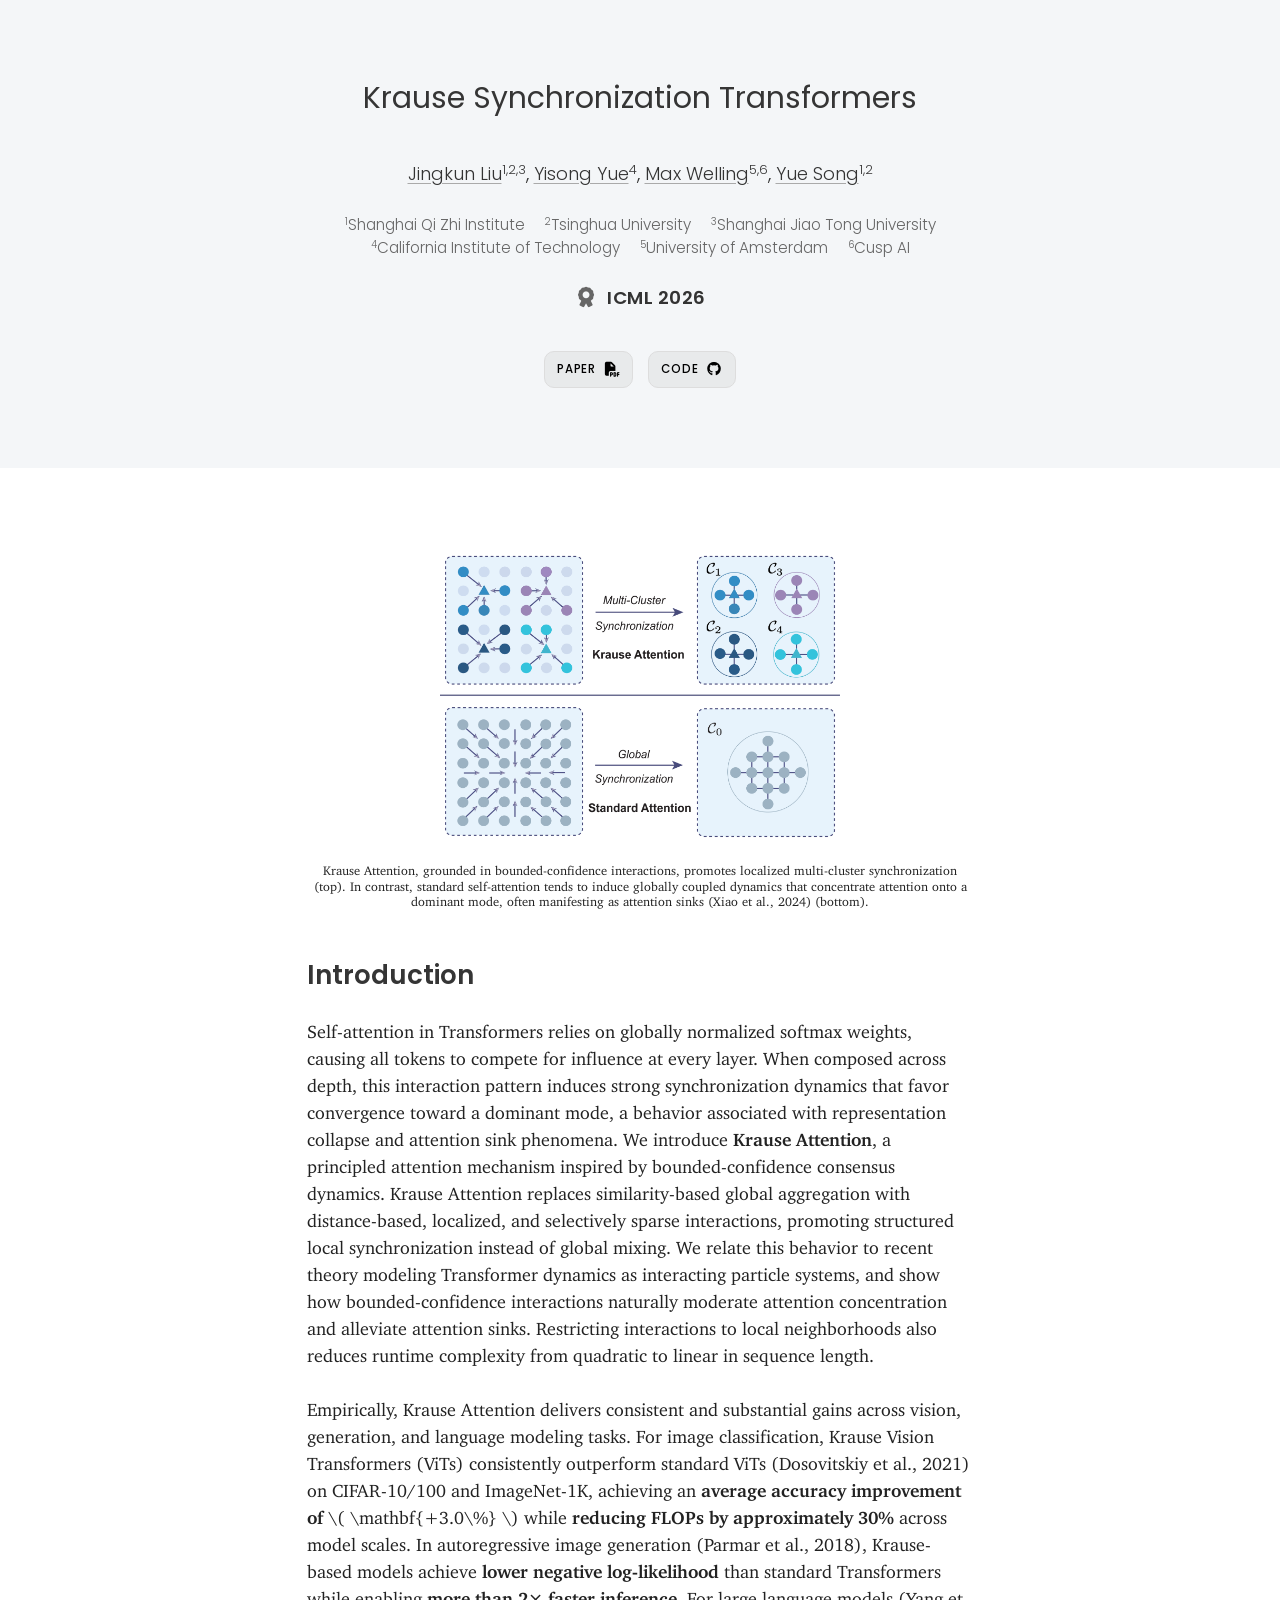
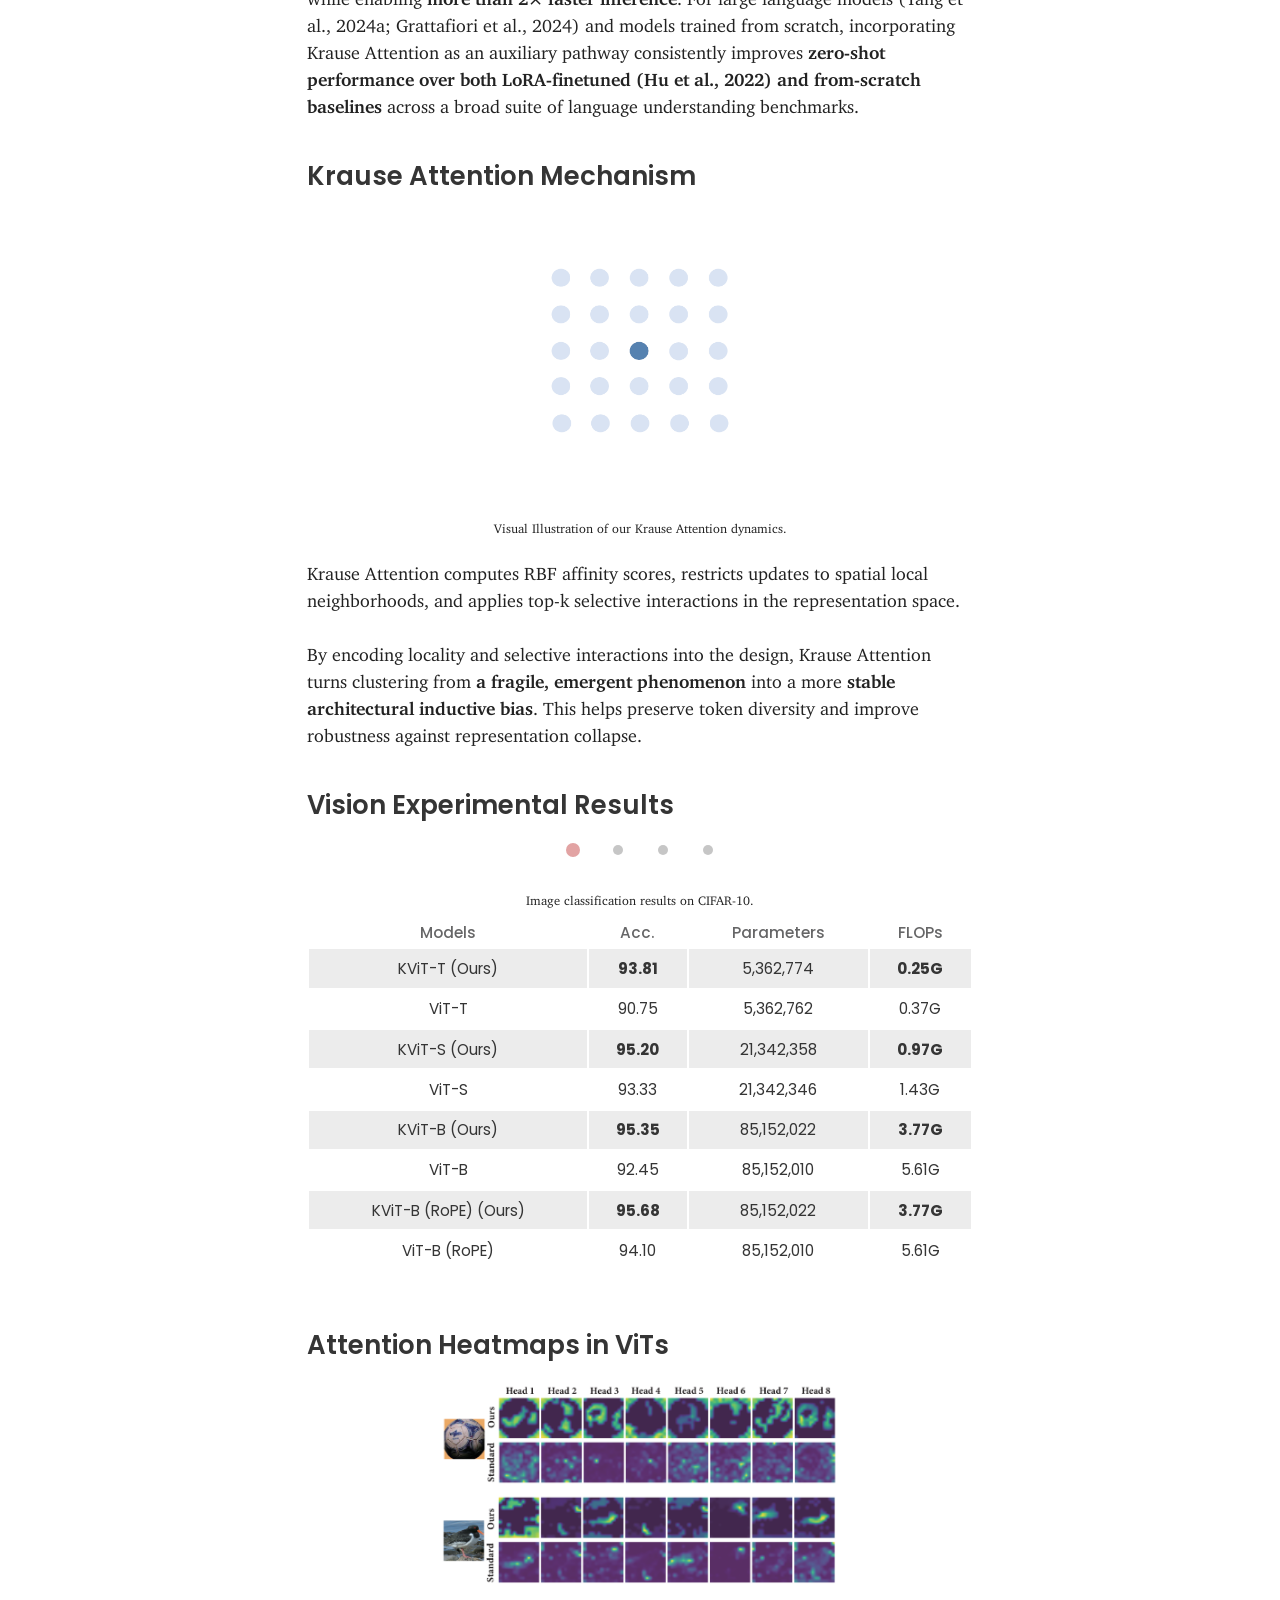
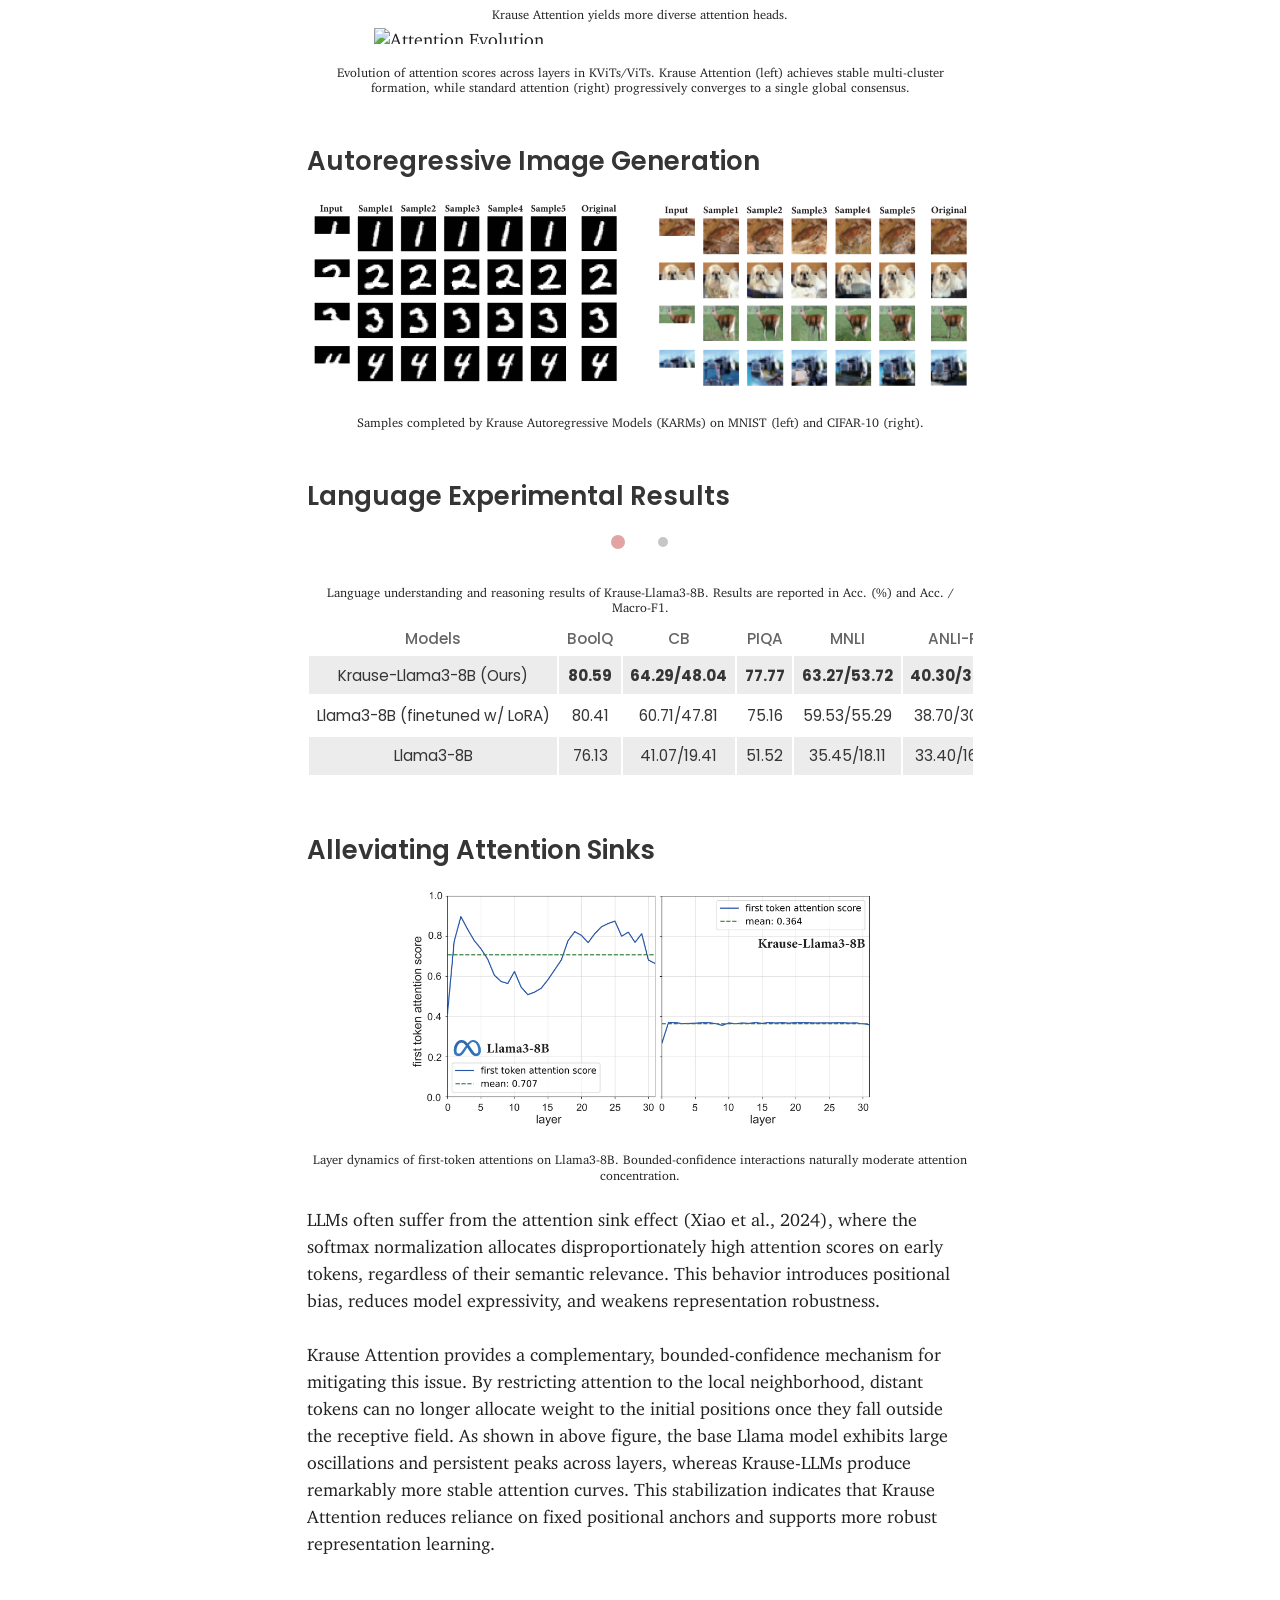
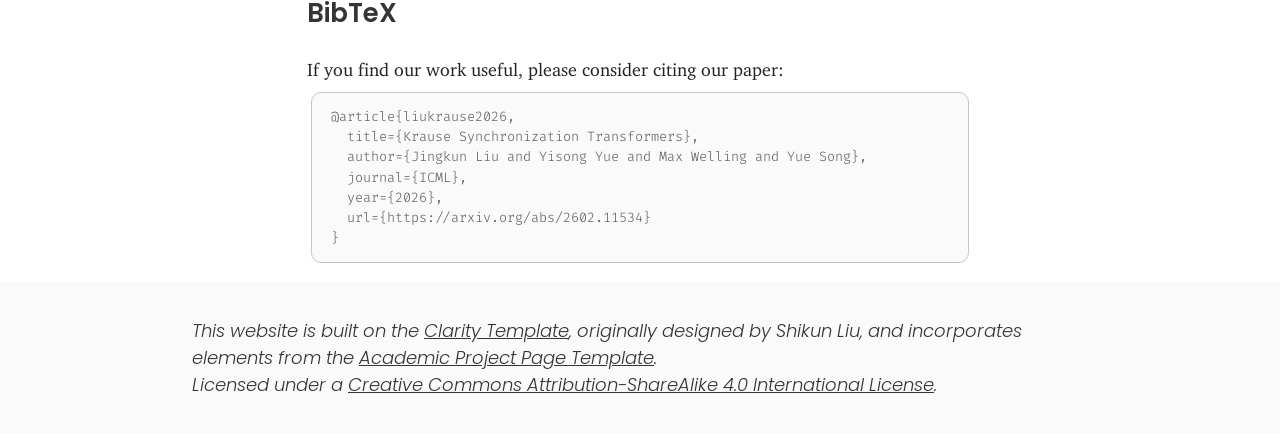
==== index.html @ c706b6e7 "Update index.html" ====
<!DOCTYPE html>
<html lang="en-GB">
<head>
    <meta charset="UTF-8">
    <meta http-equiv="X-UA-Compatible" content="IE=edge">
    <meta name="viewport" content="width=device-width, initial-scale=1.0">
    
    <!-- Primary Meta Tags -->
    <title>Krause Synchronization Transformers</title>
    <meta name="description" content="BRIEF_DESCRIPTION_OF_YOUR_RESEARCH_CONTRIBUTION_AND_FINDINGS">
    <meta name="keywords" content="Krause Attention, machine learning, computer vision, AI, Large Language Models">
    <meta name="author" content="Jingkun Liu, Yisong Yue, Max Welling, Yue Song">
    <meta name="robots" content="index, follow">
    <meta name="language" content="English">
    
    <!-- Clarity Template CSS -->
    <link rel="stylesheet" type="text/css" media="all" href="assets/stylesheets/main_free.css" />
    <link rel="stylesheet" type="text/css" media="all" href="clarity/clarity.css" />
    <link rel="stylesheet" href="https://cdnjs.cloudflare.com/ajax/libs/highlight.js/9.18.1/styles/foundation.min.css">
    <link href="assets/fontawesome-free-7.2.0-web/css/all.min.css" rel="stylesheet">
    
    <!-- Fonts - Lora/Charter & Poppins for elegant reading -->
    <link href="https://fonts.googleapis.com/css2?family=Poppins:wght@400;500;600;700;800&family=Fira+Code:wght@400;500&display=swap" rel="stylesheet">
    
    <!-- Navbar Script -->
    <script src="assets/scripts/navbar.js"></script> 
    
    <!-- MathJax Configuration from Clarity -->
    <script type="text/x-mathjax-config">
        MathJax.Hub.Config({
            "HTML-CSS": {
              scale: 95,
              fonts: ["Gyre-Pagella"],
              imageFont: null,
              undefinedFamily: "'Arial Unicode MS', cmbright"
            },
            tex2jax: {
                inlineMath: [ ['$','$'], ["\\(","\\)"] ],
                processEscapes: true
              }
          });
    </script>
    <script type="text/javascript" src="https://cdnjs.cloudflare.com/ajax/libs/mathjax/2.7.1/MathJax.js?config=TeX-AMS-MML_HTMLorMML"></script>
    <script src="https://ajax.googleapis.com/ajax/libs/jquery/3.5.1/jquery.min.js"></script>

    <style>
        table tbody strong {
            font-weight: 700;
        }
        .text strong {
            font-weight: 700 !important;
        }
        body, .text, .caption {
            font-family: 'Charter', 'Bitstream Charter', 'Georgia', serif !important;
            color: #222222;
        }
        h1, h2, h3, h4, .title, .author, .abstract, .button, .conference {
            font-family: 'Poppins', sans-serif !important;
        }
        .abstract { font-size: 1.1rem; color: #555; }
        .author a { color: #333; text-decoration: underline; text-decoration-color: #aaa; text-underline-offset: 3px; }
        .author a:hover { color: #000; text-decoration-color: #000; }
        .affiliation { font-family: 'Poppins', sans-serif; font-size: 0.95rem; color: #666; margin-top: 10px; line-height: 1.5; }
    </style>
</head>

<body>

    <div class="container blog" id="first-content" style="background-color: #F4F6F8; padding-top: 5rem; padding-bottom: 5rem;">
        <div class="blog-title no-cover" style="display: flex; flex-direction: column; align-items: center; justify-content: center; text-align: center; width: 100%; margin: 0 auto;">
            
            <div style="width: 100%; max-width: 900px; display: flex; flex-direction: column; align-items: center;">
                <h1 class="title" style="text-align: center; margin-bottom: 0.5rem;">Krause Synchronization Transformers</h1>
                
                <p class="author" style="margin-top: 1.5rem; font-size: 1.25rem; text-align: center;">
                    <a href="https://scholar.google.com/citations?user=-Zxd9hcAAAAJ&hl=en" target="_blank">Jingkun Liu</a><sup>1,2,3</sup>,
                    <a href="https://scholar.google.com/citations?user=tEk4qo8AAAAJ&hl=en&oi=ao" target="_blank">Yisong Yue</a><sup>4</sup>,
                    <a href="https://scholar.google.com/citations?user=8200InoAAAAJ&hl=en&oi=ao" target="_blank">Max Welling</a><sup>5,6</sup>,
                    <a href="https://scholar.google.com/citations?user=Uza2i10AAAAJ&hl=en&oi=ao" target="_blank">Yue Song</a><sup>1,2</sup>
                </p>
                
                <p class="affiliation" style="text-align: center; margin-top: 1rem;">
                    <sup>1</sup>Shanghai Qi Zhi Institute &nbsp; &nbsp; 
                    <sup>2</sup>Tsinghua University &nbsp; &nbsp;
                    <sup>3</sup>Shanghai Jiao Tong University <br>
                    <sup>4</sup>California Institute of Technology &nbsp; &nbsp;  
                    <sup>5</sup>University of Amsterdam &nbsp; &nbsp;
                    <sup>6</sup>Cusp AI
                </p>

                <p class="conference" style="text-align: center; margin-top: 1.5rem; font-weight: 600; font-size: 1.15rem; color: #333; letter-spacing: 0.5px;">
                    <i class="fa-solid fa-award" style="color: #666; margin-right: 5px;"></i> ICML 2026
                </p>
            </div>
           
            <div class="info" style="display: flex; justify-content: center; gap: 15px; margin-top: 2.5rem; width: 100%;">
                <a href="https://arxiv.org/pdf/2602.11534" target="_blank" class="button icon" style="background-color: rgba(0, 0, 0, 0.05); color: #000; border: 1px solid #ddd; margin: 0;">
                    Paper <i class="fa-solid fa-file-pdf"></i>
                </a>
                <a href="https://github.com/Jingkun-Liu/Krause-Synchronization-Transformers.git" target="_blank" class="button icon" style="background-color: rgba(0, 0, 0, 0.05); color: #000; border: 1px solid #ddd; margin: 0;">
                    Code <i class="fa-brands fa-github"></i>
                </a>
            </div>
            
        </div>
    </div>

    <div class="container blog main first" id="blog-main" style="padding-top: 3rem;">
        <img src="static/images/figure1.png" style="width: 60%; display: block; margin: 0 auto;">
        <p class="caption" style="text-align: center;">
            <strong>Krause Attention</strong>, grounded in bounded-confidence interactions, promotes localized multi-cluster synchronization (top). In contrast, standard self-attention tends to induce globally coupled dynamics that concentrate attention onto a dominant mode, often manifesting as attention sinks (Xiao et al., 2024) (bottom).
        </p>
    </div>

    <div class="container blog main">
        <h1>Introduction</h1>
        <p class="text">
            Self-attention in Transformers relies on globally normalized softmax weights, causing all tokens to compete for influence at every layer. When composed across depth, this interaction pattern induces strong synchronization dynamics that favor convergence toward a dominant mode, a behavior associated with representation collapse and attention sink phenomena. We introduce <strong>Krause Attention</strong>, a principled attention mechanism inspired by bounded-confidence consensus dynamics. Krause Attention replaces similarity-based global aggregation with distance-based, localized, and selectively sparse interactions, promoting structured local synchronization instead of global mixing. We relate this behavior to recent theory modeling Transformer dynamics as interacting particle systems, and show how bounded-confidence interactions naturally moderate attention concentration and alleviate attention sinks. Restricting interactions to local neighborhoods also reduces runtime complexity from quadratic to linear in sequence length.
        </p>
    
        <p class="text">
            Empirically, Krause Attention delivers consistent and substantial gains across vision, generation, and language modeling tasks. For image classification, Krause Vision Transformers (ViTs) consistently outperform standard ViTs (Dosovitskiy et al., 2021) on CIFAR-10/100 and ImageNet-1K, achieving an <strong>average accuracy improvement of</strong> \( \mathbf{+3.0\%} \) while <strong>reducing FLOPs by approximately 30%</strong> across model scales. In autoregressive image generation (Parmar et al., 2018), Krause-based models achieve <strong>lower negative log-likelihood</strong> than standard Transformers while enabling <strong>more than 2&times; faster inference</strong>. For large language models (Yang et al., 2024a; Grattafiori et al., 2024) and models trained from scratch, incorporating Krause Attention as an auxiliary pathway consistently improves <strong>zero-shot performance over both LoRA-finetuned (Hu et al., 2022) and from-scratch baselines</strong> across a broad suite of language understanding benchmarks.
        </p>
    </div>

    <div class="container blog main">
        <h1>Krause Attention Mechanism</h1>
        <img src="static/images/kst_gif.gif" alt="Krause Attention Animation" style="width: 80%;">
        <p class="caption" style="text-align: center;">
            Visual Illustration of our <strong>Krause Attention</strong> dynamics.
        </p>

        <p class="text">
            Krause Attention computes RBF affinity scores, restricts updates to spatial local neighborhoods, and applies top-k selective interactions in the representation space.
        </p>

        <p class="text">
            By encoding locality and selective interactions into the design, Krause Attention turns clustering from <strong>a fragile, emergent phenomenon</strong> into a more <strong>stable architectural inductive bias</strong>. This helps preserve token diversity and improve robustness against representation collapse.
    </div>

    <div class="container blog main">
        <h1>Vision Experimental Results</h1>
    
        <div class="slide-menu">
            <ul class="dots" id="table-slide-menu">
                <li class="dot active" onclick="showTable(0)"></li>
                <li class="dot" onclick="showTable(1)"></li>
                <li class="dot" onclick="showTable(2)"></li>
                <li class="dot" onclick="showTable(3)"></li>
            </ul>
        </div>
    
        <div class="slide-content table-slide" style="display: block;">
            <p class="caption" style="text-align: center;">Image classification results on CIFAR-10.</p>
            <div class="table-wrapper">
                <table>
                    <thead class="center">
                        <tr><th>Models</th><th>Acc.</th><th>Parameters</th><th>FLOPs</th></tr>
                    </thead>
                    <tbody class="center">
                        <tr><td>KViT-T (Ours)</td><td><strong>93.81</strong></td><td>5,362,774</td><td><strong>0.25G</strong></td></tr>
                        <tr><td>ViT-T</td><td>90.75</td><td>5,362,762</td><td>0.37G</td></tr>
                        <tr><td>KViT-S (Ours)</td><td><strong>95.20</strong></td><td>21,342,358</td><td><strong>0.97G</strong></td></tr>
                        <tr><td>ViT-S</td><td>93.33</td><td>21,342,346</td><td>1.43G</td></tr>
                        <tr><td>KViT-B (Ours)</td><td><strong>95.35</strong></td><td>85,152,022</td><td><strong>3.77G</strong></td></tr>
                        <tr><td>ViT-B</td><td>92.45</td><td>85,152,010</td><td>5.61G</td></tr>
                        <tr><td>KViT-B (RoPE) (Ours)</td><td><strong>95.68</strong></td><td>85,152,022</td><td><strong>3.77G</strong></td></tr>
                        <tr><td>ViT-B (RoPE)</td><td>94.10</td><td>85,152,010</td><td>5.61G</td></tr>
                    </tbody>
                </table>
            </div>
        </div>
    
        <div class="slide-content table-slide" style="display: none;">
            <p class="caption" style="text-align: center;">Image classification results on CIFAR-100.</p>
            <div class="table-wrapper">
                <table>
                    <thead class="center">
                        <tr><th>Models</th><th>Acc.</th><th>Parameters</th><th>FLOPs</th></tr>
                    </thead>
                    <tbody class="center">
                        <tr><td>KViT-T (Ours)</td><td><strong>74.34</strong></td><td>5,380,144</td><td><strong>0.25G</strong></td></tr>
                        <tr><td>ViT-T</td><td>66.07</td><td>5,380,132</td><td>0.37G</td></tr>
                        <tr><td>KViT-S (Ours)</td><td><strong>71.74</strong></td><td>21,377,008</td><td><strong>0.97G</strong></td></tr>
                        <tr><td>ViT-S</td><td>77.05</td><td>21,376,996</td><td>1.43G</td></tr>
                        <tr><td>KViT-B (Ours)</td><td><strong>78.03</strong></td><td>85,221,232</td><td><strong>3.77G</strong></td></tr>
                        <tr><td>ViT-B</td><td>72.28</td><td>85,221,220</td><td>5.61G</td></tr>
                        <tr><td>KViT-B (RoPE) (Ours)</td><td><strong>79.65</strong></td><td>85,221,232</td><td><strong>3.77G</strong></td></tr>
                        <tr><td>ViT-B (RoPE)</td><td>74.84</td><td>85,221,220</td><td>5.61G</td></tr>
                    </tbody>
                </table>
            </div>
        </div>
    
        <div class="slide-content table-slide" style="display: none;">
            <p class="caption" style="text-align: center;">Image classification results on ImageNet-1K.</p>
            <div class="table-wrapper">
                <table>
                    <thead class="center">
                        <tr><th>Models</th><th>Acc.</th><th>Parameters</th><th>FLOPs</th></tr>
                    </thead>
                    <tbody class="center">
                        <tr><td>KViT-S-16 (Ours)</td><td><strong>76.39</strong></td><td>22,050,676</td><td><strong>3.22G</strong></td></tr>
                        <tr><td>ViT-S-16</td><td>75.54</td><td>22,050,664</td><td>4.62G</td></tr>
                        <tr><td>KViT-S-32 (Ours)</td><td><strong>72.04</strong></td><td>22,878,964</td><td><strong>0.79G</strong></td></tr>
                        <tr><td>ViT-S-32</td><td>70.66</td><td>22,878,952</td><td>1.15G</td></tr>
                        <tr><td>KViT-B-16 (Ours)</td><td><strong>76.75</strong></td><td>86,567,668</td><td><strong>12.03G</strong></td></tr>
                        <tr><td>ViT-B-16</td><td>75.85</td><td>86,567,656</td><td>17.61G</td></tr>
                        <tr><td>KViT-B-16 (RoPE) (Ours)</td><td><strong>78.61</strong></td><td>86,567,668</td><td><strong>12.03G</strong></td></tr>
                        <tr><td>ViT-B-16 (RoPE)</td><td>78.40</td><td>86,567,656</td><td>17.62G</td></tr>
                        <tr><td>KViT-B-32 (Ours)</td><td><strong>71.49</strong></td><td>88,224,244</td><td><strong>3.00G</strong></td></tr>
                        <tr><td>ViT-B-32</td><td>69.90</td><td>88,224,232</td><td>4.42G</td></tr>
                    </tbody>
                </table>
            </div>
        </div>

        <div class="slide-content table-slide" style="display: none;">
            <p class="caption" style="text-align: center;">Image generation results of KARMs on MNIST.</p>
            <div class="table-wrapper">
                <table>
                    <thead class="center" style="white-space: nowrap;">
                        <tr><th>Models</th><th>BPD</th><th>Images/sec</th><th>Time Complexity</th></tr>
                    </thead>
                    <tbody class="center" style="white-space: nowrap;">
                        <tr><td>KARM (Ours)</td><td><strong>0.5652</strong></td><td>105.6037</td><td>$O(NWd)$</td></tr>
                        <tr><td>LARM</td><td>0.5855</td><td>499.3672</td><td>$O(Nd^2)$</td></tr>
                        <tr><td>ARM</td><td>0.5685</td><td>83.5772</td><td>$O(N^2d)$</td></tr>
                    </tbody>
                </table>
            </div>

            <p class="caption" style="text-align: center;">Image generation results of KARMs on CIFAR-10.</p>
            <div class="table-wrapper">
                <table>
                    <thead class="center" style="white-space: nowrap;">
                        <tr><th>Models</th><th>BPD</th><th>Images/sec</th><th>Time Complexity</th></tr>
                    </thead>
                    <tbody class="center" style="white-space: nowrap;">
                        <tr><td>KARM (Ours)</td><td><strong>3.0032</strong></td><td>4.5240</td><td>$O(NWd)$</td></tr>
                        <tr><td>LARM</td><td>3.1836</td><td>14.4032</td><td>$O(Nd^2)$</td></tr>
                        <tr><td>ARM</td><td>3.0224</td><td>1.8933</td><td>$O(N^2d)$</td></tr>
                    </tbody>
                </table>
            </div>
        </div>
    </div>

         <div class="container blog main">
            <h1>Attention Heatmaps in ViTs</h1>
            <br>
            <img src="static/images/imagenet_heatmap_main.png" alt="Attention Heatmaps" style="width: 60%;">
            <p class="caption" style="text-align: center;">
                <strong>Krause Attention</strong> yields more diverse attention heads.
            </p>
            
            <img src="static/images/attention_evolution_map.png" alt="Attention Evolution" style="width: 80%;">
            <p class="caption" style="text-align: center;">
                Evolution of attention scores across layers in KViTs/ViTs. <strong>Krause Attention</strong> (left) achieves stable multi-cluster formation, while standard attention (right) progressively converges to a single global consensus.
            </p>
        </div>
        
        <div class="container blog main">
            <h1>Autoregressive Image Generation</h1>
            <br>
            <div class="columns-2">
                <div>
                    <img src="static/images/completion_mnist.png" style="width: 100%;">
                </div>
                <div>
                    <img src="static/images/completion_cifar10.png" style="width: 100%;">
                </div>
            </div>
            
            <p class="caption" style="text-align: center;">
                Samples completed by Krause Autoregressive Models (KARMs) on <strong>MNIST</strong> (left) and <strong>CIFAR-10</strong> (right).
            </p>
        </div>
    
        <div class="container blog main">
            <h1>Language Experimental Results</h1>
        
            <div class="slide-menu">
                <ul class="dots" id="lang-slide-menu">
                    <li class="dot active" onclick="showLangTable(0)"></li>
                    <li class="dot" onclick="showLangTable(1)"></li>
                </ul>
            </div>
        
            <div class="slide-content lang-slide" style="display: block;">
                <p class="caption" style="text-align: center;">Language understanding and reasoning results of Krause-Llama3-8B. Results are reported in Acc. (%) and Acc. / Macro-F1.</p>
                <div class="table-wrapper">
                    <table>
                        <thead class="center" style="white-space: nowrap;">
                            <tr><th>Models</th><th>BoolQ</th><th>CB</th><th>PIQA</th><th>MNLI</th><th>ANLI-R1</th><th>ANLI-R2</th><th>ANLI-R3</th><th>MMLU-Pro</th><th>IFEval</th></tr>
                        </thead>
                        <tbody class="center" style="white-space: nowrap;">
                            <tr><td>Krause-Llama3-8B (Ours)</td><td><strong>80.59</strong></td><td><strong>64.29/48.04</strong></td><td><strong>77.77</strong></td><td><strong>63.27/53.72</strong></td><td><strong>40.30/33.01</strong></td><td><strong>40.50/34.27</strong></td><td><strong>45.67/39.84</strong></td><td><strong>41.67</strong></td><td><strong>34.01</strong></td></tr>
                            <tr><td>Llama3-8B (finetuned w/ LoRA)</td><td>80.41</td><td>60.71/47.81</td><td>75.16</td><td>59.53/55.29</td><td>38.70/30.62</td><td>39.90/33.37</td><td>44.92/39.57</td><td><strong>41.67</strong></td><td>32.72</td></tr>
                            <tr><td>Llama3-8B</td><td>76.13</td><td>41.07/19.41</td><td>51.52</td><td>35.45/18.11</td><td>33.40/16.69</td><td>33.40/16.69</td><td>33.50/17.04</td><td>37.50</td><td>22.18</td></tr>
                        </tbody>
                    </table>
                </div>
            </div>
        
            <div class="slide-content lang-slide" style="display: none;">
                <p class="caption" style="text-align: center;">Zero-shot performance comparison on standard downstream benchmarks at the 100M and 200M parameter scales.</p>
                <div class="columns-2" style="justify-content: center; align-items: flex-start;">
                    <div style="display: flex; flex-direction: column; align-items: center;">
                        <p class="caption" style="text-align: center;">Benchmark results at the 100M parameter scale.</p>
                        <div class="table-wrapper">
                            <table>
                                <thead class="center" style="white-space: nowrap;">
                                    <tr><th>Models</th><th>LAMBADA</th><th>CBT</th><th>PIQA</th><th>Blimp</th><th>Hellaswag</th><th>ARC-E</th></tr>
                                </thead>
                                <tbody class="center" style="white-space: nowrap;">
                                    <tr><td>Krause (Ours)</td><td><strong>24.51</strong></td><td><strong>73.42</strong></td><td><strong>62.68</strong></td><td>76.76</td><td>27.78</td><td>48.04</td></tr>
                                    <tr><td>Window</td><td><strong>24.51</strong></td><td>72.38</td><td>61.70</td><td>77.28</td><td>27.53</td><td>46.95</td></tr>
                                    <tr><td>Standard</td><td>23.33</td><td>72.20</td><td>62.62</td><td>77.47</td><td>27.37</td><td>47.75</td></tr>
                                    <tr><td>Top-$k$</td><td>22.80</td><td>71.24</td><td>61.81</td><td>75.66</td><td><strong>27.95</strong></td><td>48.04</td></tr>
                                    <tr><td>Longformer</td><td>22.26</td><td>68.18</td><td>61.48</td><td>75.22</td><td>27.20</td><td>46.99</td></tr>
                                    <tr><td>Routing</td><td>18.96</td><td>68.28</td><td>61.81</td><td><strong>78.73</strong></td><td>27.63</td><td><strong>49.09</strong></td></tr>
                                </tbody>
                            </table>
                        </div>
                    </div>
            
                    <div style="display: flex; flex-direction: column; align-items: center;">
                        <p class="caption" style="text-align: center;">Benchmark results at the 200M parameter scale.</p>
                        <div class="table-wrapper">
                            <table>
                                <thead class="center" style="white-space: nowrap;">
                                    <tr><th>Models</th><th>LAMBADA</th><th>CBT</th><th>PIQA</th><th>Blimp</th><th>Hellaswag</th><th>ARC-E</th></tr>
                                </thead>
                                <tbody class="center" style="white-space: nowrap;">
                                    <tr><td>Krause (Ours)</td><td><strong>30.60</strong></td><td><strong>80.14</strong></td><td><strong>65.07</strong></td><td>79.89</td><td>29.81</td><td>51.54</td></tr>
                                    <tr><td>Window</td><td>30.45</td><td>78.19</td><td>64.25</td><td>79.95</td><td>29.81</td><td>52.38</td></tr>
                                    <tr><td>Standard</td><td>29.67</td><td>77.91</td><td>64.80</td><td>80.22</td><td>29.71</td><td>52.13</td></tr>
                                    <tr><td>Top-$k$</td><td>30.31</td><td>79.35</td><td>64.53</td><td>80.44</td><td><strong>30.06</strong></td><td>52.00</td></tr>
                                    <tr><td>Longformer</td><td>28.29</td><td>76.22</td><td>63.60</td><td>79.11</td><td>29.43</td><td>52.21</td></tr>
                                    <tr><td>Routing</td><td>18.84</td><td>70.78</td><td>63.87</td><td><strong>80.77</strong></td><td>29.45</td><td><strong>52.46</strong></td></tr>
                                </tbody>
                            </table>
                        </div>
                    </div>
                </div>
            </div>    
        </div>

    <div class="container blog main">
        <h1>Alleviating Attention Sinks</h1>
        <br>
        <img src="static/images/attention_sink_llama3.png" alt="Attention Sinks" style="width: 70%;">
        <p class="caption" style="text-align: center;">
            Layer dynamics of first-token attentions on <strong>Llama3-8B</strong>. Bounded-confidence interactions naturally moderate attention concentration.
        </p>

        <p class="text">
            LLMs often suffer from the attention sink effect (Xiao et al., 2024), where the softmax normalization allocates disproportionately high attention scores on early tokens, regardless of their semantic relevance. This behavior introduces positional bias, reduces model expressivity, and weakens representation robustness.
        </p>
        <p class="text">
            Krause Attention provides a complementary, bounded-confidence mechanism for mitigating this issue. By restricting attention to the local neighborhood, distant tokens can no longer allocate weight to the initial positions once they fall outside the receptive field. As shown in above figure, the base Llama model exhibits large oscillations and persistent peaks across layers, whereas Krause-LLMs produce remarkably more stable attention curves. This stabilization indicates that Krause Attention reduces reliance on fixed positional anchors and supports more robust representation learning.
        </p>

    </div>

    <div class="container blog main" id="bibtex">
        <h1>BibTeX</h1>
        <p class="text">If you find our work useful, please consider citing our paper:</p>
<pre><code class="plaintext">@article{liukrause2026,
  title={Krause Synchronization Transformers},
  author={Jingkun Liu and Yisong Yue and Max Welling and Yue Song},
  journal={ICML},
  year={2026},
  url={https://arxiv.org/abs/2602.11534}
}</code></pre>
    </div>

    <footer>
        <div class="container">
            <p style="font-family: 'Poppins', sans-serif;">
                This website is built on the <a href="https://shikun.io/projects/clarity" target="_blank">Clarity Template</a>, originally designed by Shikun Liu, and incorporates elements from the <a href="https://github.com/eliahuhorwitz/Academic-project-page-template" target="_blank">Academic Project Page Template</a>.<br>
                Licensed under a <a rel="license" href="http://creativecommons.org/licenses/by-sa/4.0/" target="_blank">Creative Commons Attribution-ShareAlike 4.0 International License</a>.
            </p>
        </div>    
    </footer>
    
    <script src="https://cdnjs.cloudflare.com/ajax/libs/highlight.js/9.18.1/highlight.min.js"></script>
    <script>hljs.initHighlightingOnLoad();</script>

    <script>
        function showTable(index) {

            const slides = document.querySelectorAll('.table-slide');
            slides.forEach((el, i) => {
                el.style.display = i === index ? 'block' : 'none';
            });

            const dots = document.querySelectorAll('#table-slide-menu .dot');
            dots.forEach((dot, i) => {
                dot.classList.toggle('active', i === index);
            });
        }
    </script>

    <script>
    function showTable(index) {
        const slides = document.querySelectorAll('.table-slide');
        slides.forEach((el, i) => {
            el.style.display = i === index ? 'block' : 'none';
        });
        const dots = document.querySelectorAll('#table-slide-menu .dot');
        dots.forEach((dot, i) => {
            dot.classList.toggle('active', i === index);
        });
    }

    function showLangTable(index) {
        const slides = document.querySelectorAll('.lang-slide');
        slides.forEach((el, i) => {
            el.style.display = i === index ? 'block' : 'none';
        });
        const dots = document.querySelectorAll('#lang-slide-menu .dot');
        dots.forEach((dot, i) => {
            dot.classList.toggle('active', i === index);
        });
    }
    </script>

</body>
</html>
---- assets/stylesheets/main_free.css ----
@import url("https://fonts.googleapis.com/css2?family=Fira+Code:wght@400;500;600;700&display=swap");
@import url("https://fonts.googleapis.com/css2?family=Poppins:ital,wght@0,100;0,200;0,300;0,400;0,500;0,600;0,700;0,800;0,900;1,100;1,200;1,300;1,400;1,500;1,600;1,700;1,800;1,900&display=swap");
@font-face {
  font-family: "Charter";
  font-style: normal;
  font-weight: normal;
  src: url("../fonts/Charter/charter_regular.woff2") format("woff2");
}
@font-face {
  font-family: "Charter";
  font-style: italic;
  font-weight: normal;
  src: url("../fonts/Charter/charter_italic.woff2") format("woff2");
}
@font-face {
  font-family: "Charter";
  font-style: normal;
  font-weight: bold;
  src: url("../fonts/Charter/charter_bold.woff2") format("woff2");
}
@font-face {
  font-family: "Charter";
  font-style: italic;
  font-weight: bold;
  src: url("../fonts/Charter/charter_bold_italic.woff2") format("woff2");
}
a, abbr, acronym, address, applet, article, aside, audio, b, big, blockquote, body, canvas, caption, center, cite, code, dd, del, details, dfn, div, dl, dt, em, fieldset, figcaption, figure, footer, form, h1, h2, h3, h4, h5, h6, header, hgroup, html, i, iframe, img, ins, kbd, label, legend, li, mark, menu, nav, object, ol, p, pre, q, s, samp, section, small, span, strike, strong, sub, summary, sup, table, tbody, td, tfoot, th, thead, time, tr, tt, u, ul, var, video {
  margin: 0;
  padding: 0;
  border: 0;
  outline: 0;
  font: inherit;
  vertical-align: baseline;
}

article, aside, details, figcaption, figure, footer, header, hgroup, menu, nav, section {
  display: block;
}

body {
  background-color: white;
  display: flex;
  flex-direction: column;
  min-height: 100vh;
}

h1, h2, h3, h4, h5, h6, p, a, code, pre, ol, ul, li {
  color: #353535;
  line-height: 1.6;
  font-weight: 300;
  font-size: 18px;
  font-family: "Poppins", serif;
}

a {
  text-underline-offset: 1px;
  color: inherit;
  font-family: inherit;
  font-size: inherit;
  font-weight: inherit;
}
a:hover {
  color: inherit;
}

b {
  font-weight: 600;
}

em {
  font-style: italic;
}

sub {
  font-weight: inherit;
  font-size: 0.65em;
  position: relative;
  top: 0.3em;
}

sup {
  font-weight: inherit;
  font-size: 0.65em;
  position: relative;
  top: -0.5em;
}

hr {
  border: 0;
  height: 0;
  border-top: 1px solid rgb(0, 0, 0);
  border-bottom: 1px solid rgba(255, 255, 255, 0.1);
}
hr.hard {
  border-top: 1px solid rgba(0, 0, 0, 0.5);
}
hr.soft {
  border-top: 1px solid rgba(0, 0, 0, 0.1);
}

img {
  width: 100%;
  margin: 0 auto;
  display: block;
}

video {
  width: 100%;
  margin: 0 auto;
  display: block;
}

svg {
  width: 100%;
}

.container {
  padding-right: calc(6vw - (100vw - 100%));
  padding-left: 6vw;
  flex: 1;
}

::-moz-selection {
  color: white;
  background: #353535;
}

::selection {
  color: white;
  background: #353535;
}

@media screen and (max-width: 769px) {
  a, p, td, th, tr, code, pre, ol, ul, li, div {
    font-size: 15px;
  }
  h1 {
    font-size: 24px;
    line-height: 1.2;
    padding: 1.5vh 0;
    font-weight: 700;
  }
  h1.title {
    font-weight: 500;
    font-size: 26px;
  }
  h2 {
    line-height: 1.2;
    padding: 1.5vh 0;
    font-weight: 700;
    font-size: 18px;
  }
  h3 {
    font-weight: 700;
    line-height: 1.2;
    padding: 1.5vh 0;
    font-size: 17px;
  }
}
@media screen and (min-width: 769px) {
  .container {
    padding-right: calc(8.5vw - (100vw - 100%));
    padding-left: 8.5vw;
  }
  a, p, td, th, tr, code, pre, ol, ul, li, div {
    font-size: 16px;
  }
  h1 {
    font-size: 24px;
    line-height: 1.2;
    padding: 2vh 0;
    font-weight: 700;
  }
  h1.title {
    padding: 0 0 1vh;
    font-weight: 500;
    font-size: 26px;
  }
  h2 {
    line-height: 1.2;
    padding: 2vh 0;
    font-weight: 700;
    font-size: 18px;
  }
  h3 {
    font-weight: 700;
    line-height: 1.2;
    padding: 2vh 0;
    font-size: 17px;
  }
}
@media screen and (min-width: 992px) {
  .container {
    padding-right: calc(12vw - (100vw - 100%));
    padding-left: 12vw;
  }
  a, p, td, th, tr, code, pre, ol, ul, li, div {
    font-size: 16px;
  }
  h1 {
    font-size: 24px;
    line-height: 1.2;
    padding: 1vh 0;
    font-weight: 700;
  }
  h1.title {
    padding: 0 0 1vh;
    font-weight: 500;
    font-size: 26px;
  }
  h2 {
    line-height: 1.2;
    padding: 1vh 0;
    font-weight: 700;
    font-size: 18px;
  }
  h3 {
    font-weight: 700;
    line-height: 1.2;
    padding: 1vh 0;
    font-size: 17px;
  }
}
@media screen and (min-width: 1200px) {
  .container {
    padding-right: calc(15vw - (100vw - 100%));
    padding-left: 15vw;
  }
  a, p, td, th, tr, code, pre, ol, ul, li, div {
    font-size: 17px;
  }
  h1 {
    font-size: 30px;
    line-height: 1.2;
    padding: 1vh 0;
    font-weight: 700;
  }
  h1.title {
    padding: 0 0 1vh;
    font-weight: 500;
    font-size: 30px;
  }
  h2 {
    line-height: 1.2;
    padding: 1vh 0;
    font-weight: 700;
    font-size: 24px;
  }
  h3 {
    font-weight: 700;
    line-height: 1.2;
    padding: 1vh 0;
    font-size: 18px;
  }
}
@media screen and (min-width: 1600px) {
  .container {
    padding-right: calc(18vw - (100vw - 100%));
    padding-left: 18vw;
  }
  a, p, td, th, tr, code, pre, ol, ul, li, div {
    font-size: 18px;
  }
  h1 {
    font-size: 30px;
    line-height: 1.2;
    padding: 1.75vh 0;
    font-weight: 700;
  }
  h1.title {
    padding: 0 0 1vh;
    font-weight: 500;
    font-size: 36px;
  }
  h2 {
    line-height: 1.2;
    padding: 1.5vh 0;
    font-weight: 700;
    font-size: 24px;
  }
  h3 {
    font-weight: 700;
    line-height: 1.2;
    padding: 1.5vh 0;
    font-size: 18px;
  }
}
@media screen and (min-width: 2000px) {
  .container {
    padding-right: calc(22vw - (100vw - 100%));
    padding-left: 22vw;
  }
  a, p, td, th, tr, code, pre, ol, ul, li, div {
    font-size: 18px;
  }
  h1 {
    font-size: 30px;
    line-height: 1.2;
    padding: 1.75vh 0;
    font-weight: 700;
  }
  h1.title {
    padding: 0 0 1vh;
    font-weight: 500;
    font-size: 36px;
  }
  h2 {
    line-height: 1.2;
    padding: 1.5vh 0;
    font-weight: 700;
    font-size: 24px;
  }
  h3 {
    font-weight: 700;
    line-height: 1.2;
    padding: 1.5vh 0;
    font-size: 18px;
  }
}
@media screen and (min-width: 2400px) {
  .container {
    padding-right: calc(24vw - (100vw - 100%));
    padding-left: 24vw;
  }
  a, p, td, th, tr, code, pre, ol, ul, li, div {
    font-size: 20px;
  }
  h1 {
    font-size: 30px;
    line-height: 1.2;
    padding: 1.75vh 0;
    font-weight: 700;
  }
  h1.title {
    padding: 0 0 1vh;
    font-weight: 500;
    font-size: 36px;
  }
  h2 {
    line-height: 1.2;
    padding: 1.5vh 0;
    font-weight: 700;
    font-size: 24px;
  }
  h3 {
    font-weight: 700;
    line-height: 1.2;
    padding: 1.5vh 0;
    font-size: 20px;
  }
}
@media screen and (min-width: 3200px) {
  .container {
    padding-right: calc(32vw - (100vw - 100%));
    padding-left: 28vw;
  }
}
footer {
  padding: 3vh 0px;
  background-color: #fafafa;
}
footer span {
  padding: 0 1px;
  font-size: 0.85em;
}
footer p {
  font-style: italic;
}

@media screen and (min-width: 992px) {
  footer {
    padding: 3vh 0px;
    background-color: #fafafa;
  }
}
@media screen and (min-width: 1200px) {
  footer {
    padding: 4vh 0px;
    background-color: #fafafa;
  }
}
@media screen and (min-width: 1600px) {
  footer {
    padding: 5vh 0px;
  }
}
/* ======================== Blog ===================== */
div.container.blog#first-content {
  padding-top: 2vh;
  background-color: #f6f6f6;
}
div.container.blog#first-content div.blog-title {
  display: grid;
  grid-template-columns: 1fr;
  grid-row: 50vh;
}
div.container.blog#first-content div.blog-title.white * {
  color: white;
}
div.container.blog#first-content div.blog-title.white *::-moz-selection {
  color: #353535 !important;
  background: white !important;
}
div.container.blog#first-content div.blog-title.white *::selection {
  color: #353535 !important;
  background: white !important;
}
div.container.blog#first-content div.blog-title.white * .link * {
  color: #f4f3ef !important;
}
div.container.blog#first-content div.blog-title.white * .info p {
  color: #f4f3ef !important;
}
div.container.blog#first-content div.blog-title .blog-intro {
  display: flex;
  flex-direction: column;
  justify-content: space-between;
  padding: 2vh 0;
}
div.container.blog#first-content div.blog-title .blog-intro p.author {
  padding: 4px 0;
  font-weight: 500;
  font-style: italic;
  line-height: 1.2;
}
div.container.blog#first-content div.blog-title .blog-intro p.abstract {
  font-family: "Poppins";
  font-weight: 400;
  padding: 1vh 0;
}
div.container.blog#first-content div.blog-title .blog-intro .info p {
  padding: 10px 0 0 0;
  letter-spacing: 1px;
  text-transform: uppercase;
  color: #353535;
  font-weight: 600;
  font-size: 0.95em;
}
div.container.blog#first-content div.blog-title .blog-cover {
  position: relative;
  display: flex;
  align-items: center;
  justify-content: flex-end;
  padding: 2vh 0;
}
div.container.blog#first-content div.blog-title .blog-cover img.foreground {
  position: relative;
  z-index: 2;
  padding: 0 !important;
}
div.container.blog#first-content div.blog-title .blog-cover img.background {
  position: absolute;
  z-index: 1;
  filter: blur(24px);
  padding: 0 !important;
}

div.container.blog p.text {
  padding: 1.5vh 0;
  font-family: "Charter", sans-serif;
}
div.container.blog p.text:last-child {
  padding-bottom: 0;
}
div.container.blog ul, div.container.blog ol {
  font-family: inherit;
  font-style: inherit;
  font-weight: inherit;
  padding: 0;
}
div.container.blog ul li p.text, div.container.blog ol li p.text {
  padding: 0vh 0 1.5vh 0 !important;
}
div.container.blog p.caption {
  padding: 1vh 0;
  font-weight: 500;
  line-height: 1.2;
  font-size: 90%;
}
div.container.blog p.caption b {
  font-weight: 700 !important;
}
div.container.blog p.caption a {
  font-size: inherit;
  color: inherit;
}
div.container.blog p.caption.inline {
  padding: 1.5vh 0 !important;
  font-style: italic;
}
div.container.blog p.caption.inline.center {
  text-align: center;
}
div.container.blog p.caption.comment {
  padding: 0 2vw 1vh;
}
div.container.blog p.caption.selection {
  line-height: 1;
}
div.container.blog img {
  padding-bottom: 1vh;
}
div.container.blog.first {
  margin-top: 1.5vh;
}
div.container.blog.main {
  padding: 0.5vh 6vw;
}
div.container.blog.main.comment .content-comment {
  display: none;
}
div.container.blog.main.inline {
  padding-top: 0;
  padding-bottom: 1vh;
}
div.container.blog.large {
  padding: 0.5vh 6vw;
}
div.container.blog.large.inline {
  padding-top: 0;
  padding-bottom: 1vh;
}
div.container.blog.extra-large {
  padding: 0.5vh 6vw;
}
div.container.blog.extra-large.inline {
  padding-top: 0;
  padding-bottom: 1vh;
}
div.container.blog.extra-extra-large {
  padding: 0.5vh 6vw;
}
div.container.blog.extra-extra-large.inline {
  padding-top: 0;
  padding-bottom: 1vh;
}
div.container.blog.max {
  padding: 0.5vh 0vw;
}
div.container.blog.max.inline {
  padding-top: 0;
  padding-bottom: 1vh;
}
div.container.blog.gray {
  background-color: #f6f6f6;
}
div.container.blog.gray p.caption {
  padding-bottom: 0;
}
div.container.blog.gray-linear {
  background: linear-gradient(to bottom, #f6f6f6 0%, white 10%, white 90%, #f6f6f6 100%);
}
div.container.blog.gray-linear p.caption {
  padding-bottom: 0;
}

@media screen and (min-width: 769px) {
  div.container.blog#first-content {
    padding-top: 3vh;
  }
  div.container.blog#first-content div.blog-title {
    grid-template-columns: 1fr 1fr;
    -moz-column-gap: 2vw;
         column-gap: 2vw;
  }
  div.container.blog#first-content div.blog-title .blog-cover {
    margin: 0 0 0 auto;
    width: 90%;
    padding: 3vh 0;
  }
  div.container.blog#first-content div.blog-title .blog-intro {
    display: flex;
    flex-direction: column;
    justify-content: space-between;
    padding: 3vh 0;
  }
  div.container.blog#first-content div.blog-title.no-cover {
    grid-template-columns: 1fr;
  }
  div.container.blog#first-content div.blog-title.no-cover .blog-intro {
    padding: 6vh 6vw;
  }
  div.container.blog#first-content div.blog-title.no-cover h1 {
    padding: 0 2%;
    text-align: center;
  }
  div.container.blog#first-content div.blog-title.no-cover p.author {
    padding: 10px 2%;
    text-align: center;
  }
  div.container.blog#first-content div.blog-title.no-cover .info {
    display: flex;
    justify-content: space-around;
  }
  div.container.blog.first {
    margin-top: 2vh;
  }
  div.container.blog.main {
    padding: 1vh 15vw;
  }
  div.container.blog.main.comment {
    padding-left: 15vw;
    padding-right: 0vw;
    display: grid;
    grid-template-columns: 70vw 13vw;
  }
  div.container.blog.main.comment .content-comment {
    display: none;
  }
  div.container.blog.large {
    padding: 1vh 10vw;
  }
  div.container.blog.extra-large {
    padding: 1vh 8vw;
  }
  div.container.blog.extra-extra-large {
    padding: 1vh 8vw;
  }
}
@media screen and (min-width: 992px) {
  div.container.blog#first-content {
    padding-top: 4vh;
  }
  div.container.blog#first-content div.blog-title {
    grid-template-columns: 1fr 1fr;
    grid-row: 75vh;
    -moz-column-gap: 3vw;
         column-gap: 3vw;
  }
  div.container.blog#first-content div.blog-title .blog-intro {
    display: flex;
    flex-direction: column;
    justify-content: space-between;
    padding: 3vh 0;
  }
  div.container.blog#first-content div.blog-title.no-cover {
    grid-template-columns: 1fr;
  }
  div.container.blog#first-content div.blog-title.no-cover .blog-intro {
    padding: 6vh 7.5vw;
  }
  div.container.blog#first-content div.blog-title .blog-cover {
    padding: 3vh 0;
  }
  div.container.blog.first {
    margin-top: 3vh;
  }
  div.container.blog.main {
    padding: 1.5vh 20vw;
  }
  div.container.blog.main.comment {
    padding-left: 20vw;
    padding-right: 0vw;
    display: grid;
    grid-template-columns: 60vw 18vw;
  }
  div.container.blog.main.comment .content-comment {
    display: none;
  }
  div.container.blog.large {
    padding: 1.5vh 15vw;
  }
  div.container.blog.extra-large {
    padding: 1.5vh 8.5vw;
  }
  div.container.blog.extra-extra-large {
    padding: 1.5vh 8.5vw;
  }
}
@media screen and (min-width: 1200px) {
  div.container.blog#first-content {
    padding-top: 6vh;
  }
  div.container.blog#first-content div.blog-title {
    grid-template-columns: 1fr 1fr;
    grid-row: 75vh;
    -moz-column-gap: 4vw;
         column-gap: 4vw;
  }
  div.container.blog#first-content div.blog-title .blog-intro {
    padding: 5vh 0;
  }
  div.container.blog#first-content div.blog-title .blog-intro p {
    padding: 1.5vh 0;
  }
  div.container.blog#first-content div.blog-title.no-cover {
    grid-template-columns: 1fr;
  }
  div.container.blog#first-content div.blog-title.no-cover .blog-intro {
    padding: 6vh 9vw;
  }
  div.container.blog#first-content div.blog-title .blog-cover {
    padding: 5vh 0;
  }
  div.container.blog.first {
    margin-top: 4vh;
  }
  div.container.blog.main {
    padding: 2vh 24vw;
  }
  div.container.blog.main.comment {
    padding-left: 24vw;
    padding-right: 0vw;
    display: grid;
    grid-template-columns: 60vw 18vw;
  }
  div.container.blog.main.comment .content-comment {
    display: block;
  }
  div.container.blog.large {
    padding: 2vh 16vw;
  }
  div.container.blog.extra-large {
    padding: 2vh 12vw;
  }
  div.container.blog.extra-extra-large {
    padding: 2vh 12vw;
  }
}
@media screen and (min-width: 1600px) {
  div.container.blog#first-content div.blog-title {
    grid-template-columns: 1fr 1fr;
    grid-row: 75vh;
    -moz-column-gap: 4vw;
         column-gap: 4vw;
  }
  div.container.blog#first-content div.blog-title .blog-intro {
    padding: 5vh 0;
  }
  div.container.blog#first-content div.blog-title .blog-intro p {
    padding: 1.5vh 0;
  }
  div.container.blog#first-content div.blog-title.no-cover {
    grid-template-columns: 1fr;
  }
  div.container.blog#first-content div.blog-title.no-cover .blog-intro {
    padding: 6vh 9vw;
  }
  div.container.blog#first-content div.blog-title .blog-cover {
    padding: 5vh 0;
  }
  div.container.blog.first {
    margin-top: 5vh;
  }
  div.container.blog.main {
    padding: 2vh 27vw;
  }
  div.container.blog.main.comment {
    padding-left: 27vw;
    padding-right: 0vw;
    display: grid;
    grid-template-columns: 50vw 23vw;
  }
  div.container.blog.large {
    padding: 2vh 22vw;
  }
  div.container.blog.extra-large {
    padding: 2vh 18vw;
  }
  div.container.blog.extra-extra-large {
    padding: 2vh 14vw;
  }
}
@media screen and (min-width: 2000px) {
  div.container.blog#first-content div.blog-title {
    grid-template-columns: 1fr 1fr;
    grid-row: 65vh;
    -moz-column-gap: 5vw;
         column-gap: 5vw;
  }
  div.container.blog#first-content div.blog-title .blog-intro {
    padding: 5vh 0;
  }
  div.container.blog#first-content div.blog-title .blog-intro p {
    padding: 1.5vh 0;
  }
  div.container.blog#first-content div.blog-title.no-cover {
    grid-template-columns: 1fr;
  }
  div.container.blog#first-content div.blog-title.no-cover .blog-intro {
    padding: 6vh 8vw;
  }
  div.container.blog#first-content div.blog-title .blog-cover {
    padding: 5vh 0;
  }
  div.container.blog.first {
    margin-top: 5vh;
  }
  div.container.blog.main {
    padding: 2vh 30vw;
  }
  div.container.blog.main.comment {
    padding-left: 30vw;
    padding-right: 0vw;
    display: grid;
    grid-template-columns: 50vw 23vw;
  }
  div.container.blog.large {
    padding: 2vh 26vw;
  }
  div.container.blog.extra-large {
    padding: 2vh 22vw;
  }
  div.container.blog.extra-extra-large {
    padding: 2vh 16vw;
  }
}
@media screen and (min-width: 2400px) {
  div.container.blog#first-content div.blog-title {
    grid-template-columns: 1fr 1fr;
    grid-row: 65vh;
    -moz-column-gap: 6vw;
         column-gap: 6vw;
  }
  div.container.blog#first-content div.blog-title .blog-intro {
    padding: 5vh 0;
  }
  div.container.blog#first-content div.blog-title .blog-intro p {
    padding: 1.5vh 0;
  }
  div.container.blog#first-content div.blog-title.no-cover {
    grid-template-columns: 1fr;
  }
  div.container.blog#first-content div.blog-title.no-cover .blog-intro {
    padding: 6vh 8vw;
  }
  div.container.blog#first-content div.blog-title .blog-cover {
    padding: 5vh 0;
  }
  div.container.blog.first {
    margin-top: 5vh;
  }
  div.container.blog.main {
    padding: 2vh 32vw;
  }
  div.container.blog.main.comment {
    padding-left: 32vw;
    padding-right: 0vw;
    display: grid;
    grid-template-columns: 50vw 23vw;
  }
  div.container.blog.large {
    padding: 2vh 28vw;
  }
  div.container.blog.extra-large {
    padding: 2vh 24vw;
  }
  div.container.blog.extra-extra-large {
    padding: 2vh 18vw;
  }
}
@media screen and (min-width: 3200px) {
  div.container.blog#first-content div.blog-title {
    grid-template-columns: 1fr 1fr;
    grid-row: 75vh;
    -moz-column-gap: 7vw;
         column-gap: 7vw;
  }
  div.container.blog#first-content div.blog-title .blog-intro {
    padding: 5vh 0;
  }
  div.container.blog#first-content div.blog-title .blog-intro p {
    padding: 1.5vh 0;
  }
  div.container.blog#first-content div.blog-title.no-cover {
    grid-template-columns: 1fr;
  }
  div.container.blog#first-content div.blog-title.no-cover .blog-intro {
    padding: 6vh 10vw;
  }
  div.container.blog#first-content div.blog-title .blog-cover {
    padding: 5vh 0;
  }
  div.container.blog.first {
    margin-top: 5vh;
  }
  div.container.blog.main {
    padding: 2vh 38vw;
  }
  div.container.blog.main.comment {
    padding-left: 38vw;
    padding-right: 0vw;
    display: grid;
    grid-template-columns: 50vw 23vw;
  }
  div.container.blog.large {
    padding: 2vh 32vw;
  }
  div.container.blog.extra-large {
    padding: 2vh 28vw;
  }
  div.container.blog.extra-extra-large {
    padding: 2vh 22vw;
  }
}
/* ======================== Button ===================== */
input[type=submit], input[type=reset], input[type=button],
button, .button {
  background-color: #ececec;
  border-radius: 10px;
  padding: 0.75em 1em;
  margin-bottom: 10px;
  color: #353535;
  cursor: pointer;
  display: inline-flex;
  align-items: center;
  justify-content: center;
  font-size: 0.7em;
  font-weight: 700;
  font-family: "Poppins", sans-serif;
  letter-spacing: 0.075em;
  text-decoration: none;
  text-transform: uppercase;
  -webkit-user-select: none;
     -moz-user-select: none;
          user-select: none;
}
input[type=submit]:hover, input[type=reset]:hover, input[type=button]:hover,
button:hover, .button:hover {
  background-color: #ececec;
  opacity: 0.8;
  color: #353535;
}
input[type=submit]:active, input[type=reset]:active, input[type=button]:active,
button:active, .button:active {
  opacity: 0.5;
  background-color: #ececec;
  color: #353535;
}
input[type=submit].icon i, input[type=reset].icon i, input[type=button].icon i,
button.icon i, .button.icon i {
  font-size: 1.2em;
  padding-left: 0.5em;
  padding-bottom: 1px;
}
input[type=submit].project, input[type=reset].project, input[type=button].project,
button.project, .button.project {
  text-transform: none;
  letter-spacing: 0;
  font-weight: 600;
  height: 0.75em;
  padding: 0.6em;
  font-size: 1em;
  color: #353535;
}
input[type=submit].project.white, input[type=reset].project.white, input[type=button].project.white,
button.project.white, .button.project.white {
  color: #f4f3ef;
}

@media screen and (max-width: 992px) {
  input[type=submit], input[type=reset], input[type=button],
  button, .button {
    font-size: 0.6em;
  }
  input[type=submit].icon i, input[type=reset].icon i, input[type=button].icon i,
  button.icon i, .button.icon i {
    font-size: 1.2em;
  }
}
/* ======================== Slide Menu ===================== */
.slide-menu {
  display: table;
  margin: 0 auto;
  padding-bottom: 2vh;
}
.slide-menu .dots {
  margin-bottom: -10px;
  -webkit-user-select: none;
     -moz-user-select: none;
          user-select: none;
}
.slide-menu .dots .dot {
  position: relative;
  -webkit-appearance: none;
     -moz-appearance: none;
          appearance: none;
  display: inline-block;
  background-color: #c6c6c6;
  cursor: pointer;
  width: 10px;
  height: 10px;
  border-radius: 50%;
  margin: 15px;
  transition: all 0.2s ease-in-out;
}
.slide-menu .dots .dot:after {
  content: "";
  position: absolute;
  left: -15px;
  top: -15px;
  width: 40px;
  height: 40px;
  border-radius: 50%;
}
.slide-menu .dots .dot:hover {
  transform: scale(1.4);
}
.slide-menu .dots .dot.active {
  background-color: #E2a3a3;
  transform: scale(1.4);
}

/* ======================== Table ===================== */
.table-wrapper {
  overflow: scroll;
  scrollbar-width: none; /* Firefox */
  -ms-overflow-style: none; /* Internet Explorer 10+ */
  padding-bottom: 1vh;
}

.table-wrapper::-webkit-scrollbar { /* WebKit */
  width: 0;
  height: 0;
}

table {
  margin: 0.5vh 0;
  width: 100%;
  font-family: "Poppins", sans-serif;
}
table a {
  font-size: inherit;
}
table th, table td {
  font-size: 85%;
}
table th b, table td b {
  font-weight: 900;
}
table thead {
  font-weight: 700;
}
table tbody tr {
  border: solid 1px #404041;
  border-left: 0;
  border-right: 0;
}
table tbody tr:nth-child(2n+1) {
  background-color: #ececec;
}
table tbody tr:first-child {
  border-top: solid 2px white;
}
table tbody tr:last-child {
  border-bottom: solid 2px white;
}
table tbody tr td.gray {
  background-color: #ececec !important;
}
table tbody tr td.nogray {
  background-color: #f6f6f6 !important;
}
table tbody.center td {
  text-align: center;
}
table thead.center th {
  text-align: center;
}
table td {
  color: #353535;
  padding: 0.5em 0.5em;
}
table th {
  color: #666667;
  padding: 0 0.5em 0.25em 0.5em;
  text-align: left;
}
table tfoot {
  border-top: solid 2px white;
}
table.alt {
  border-collapse: separate;
}
table.alt tbody tr td {
  border: solid 1px white;
  border-left-width: 0;
  border-top-width: 0;
}
table.alt tbody tr td:first-child {
  border-left-width: 1px;
}
table.alt tbody tr:first-child td {
  border-top-width: 1px;
}
table.alt thead {
  border-bottom: 0;
}
table.alt tfoot {
  border-top: 0;
}

/* ======================== Code ===================== */
code {
  background-color: rgba(230, 235, 237, 0.25);
  border-radius: 10px;
  border: solid 1px #c6c6c6;
  font-family: "Fira Code", monospace;
  margin: 0 0.25em;
  padding: 0.25em 0.65em;
  color: #666667;
  font-size: 75% !important;
}

pre {
  font-family: "Fira Code", monospace;
  position: relative;
}

pre code {
  background-color: #fafafa !important;
  display: block;
  padding: 1.5vh 1.5vw !important;
  overflow-x: auto;
}

.code-copy-btn {
  position: absolute;
  top: 10px;
  right: 12px;
  background-color: #ececec;
  border-radius: 8px;
  padding: 0.75em 0.5em;
  color: #353535;
  cursor: pointer;
  display: inline-flex;
  align-items: center;
  justify-content: center;
  font-size: 0.7em;
  font-weight: 700;
  font-family: "Poppins", sans-serif;
  letter-spacing: 0.075em;
  text-decoration: none;
  text-transform: uppercase;
  -webkit-user-select: none;
     -moz-user-select: none;
          user-select: none;
  border: none;
  z-index: 10;
  gap: 0;
}
.code-copy-btn:hover {
  background-color: #ececec;
  opacity: 0.8;
  color: #353535;
}
.code-copy-btn:active {
  opacity: 0.5;
  background-color: #ececec;
  color: #353535;
}
.code-copy-btn.copied {
  padding: 0.75em 0.7em;
}
.code-copy-btn.copied .copy-text {
  max-width: 6em;
  opacity: 1;
  margin-left: 0.35em;
}
.code-copy-btn.copied i {
  padding-right: 0em;
  padding-left: 0em;
}
.code-copy-btn i {
  font-size: 1em;
  padding: 0 0.3em 1px 0.3em;
  display: inline-block;
  line-height: 1;
}
.code-copy-btn .copy-text {
  display: inline-block;
  max-width: 0;
  opacity: 0;
  overflow: hidden;
  white-space: nowrap;
  margin-left: 0;
  font-size: 0.9em;
  font-weight: 500;
  line-height: 1;
  text-indent: 0;
  transition: max-width 0.4s ease, opacity 0.4s ease, margin-left 0.4s ease;
}

/* ======================== Selection ===================== */
select {
  border-color: transparent;
  border-radius: 5px;
  padding: 5px 3px;
  background-color: #ececec;
  display: inline;
  line-height: inherit;
  font-size: inherit;
  font-style: inherit;
  font-weight: inherit;
  font-family: inherit;
  color: inherit;
  border: 0;
  outline: none;
  margin: inherit;
  height: 30px;
  text-underline-offset: 1px;
  width: inherit;
}
select option {
  white-space: nowrap;
  overflow: hidden;
}
select:hover {
  cursor: pointer;
}
select:after {
  content: "";
  position: absolute;
  right: 10px;
  top: 3px;
  width: 0;
  height: 0;
  border-left: 10px solid transparent;
  border-right: 10px solid transparent;
  border-top: 10px solid #333;
}

/* ======================== Slider Display ===================== */
.slider-container {
  box-shadow: none;
  outline: none;
  --divider-width: 1px;
  --divider-color: #000;
  --default-handle-width: clamp(10px, 5vw, 40px);
  --default-handle-color: #000;
}
.slider-container.white {
  --divider-color: #fff;
  --default-handle-color: #fff;
}
.slider-container img {
  padding: 0 !important;
}

.before, .after {
  margin: 0;
}

.before figcaption {
  left: 8px;
}

.after figcaption {
  right: 8px;
}

.before figcaption,
.after figcaption {
  font-size: 90%;
  font-family: "Poppins";
  background: transparent;
  color: #353535;
  padding: 8px;
  position: absolute;
  top: 99%;
  transform: translateY(-100%);
  line-height: 100%;
}
.before figcaption.white,
.after figcaption.white {
  color: #f4f3ef;
}

/* ======================== Video Control ===================== */
.video-control {
  display: flex;
  justify-content: center;
  padding: 5px 0;
  gap: 10px;
}

.video-speed {
  opacity: 0;
}
.video-speed.fade-in-out {
  animation: fadeInOut 1.4s linear forwards;
}

.video-caption {
  padding-top: 20px;
  display: flex;
  justify-content: space-between;
}

@keyframes fadeInOut {
  0% {
    opacity: 0;
  }
  50% {
    opacity: 1;
  }
  100% {
    opacity: 0;
  }
}
/* ======================== Slide Show Control ===================== */
.slideshow .navigation {
  display: flex;
  justify-content: center;
  padding: 20px 0;
  gap: 10px;
}

.slideshow .slider {
  position: relative;
  width: 100%;
  height: 440px;
  padding-bottom: 20px;
  overflow: hidden;
}
.slideshow .slider:hover {
  cursor: pointer;
}
.slideshow .slider .slider-item {
  width: 400px;
  height: auto;
  position: absolute;
  top: 0;
  left: 0;
  transition-timing-function: cubic-bezier(0.4, 0, 0.2, 1);
  overflow: hidden;
  padding-left: 40px;
}
.slideshow .slider .slider-item video {
  display: block;
  padding-bottom: 40px;
}

h1, h2, h3, h4, h5, h6, p, a, code, pre, ol, ul, li {
  line-height: 1.5;
}

@media screen and (max-width: 769px) {
  a, p, td, th, tr, code, pre, ol, ul, li, div {
    font-size: 15px;
  }
  h1 {
    font-size: 24px;
    line-height: 1.2;
    padding: 1.5vh 0;
    font-weight: 600;
  }
  h1.title {
    font-weight: 400;
    letter-spacing: 0px;
    font-size: 26px;
  }
  h2 {
    line-height: 1.2;
    padding: 1.5vh 0;
    font-weight: 600;
    font-size: 18px;
  }
  h3 {
    font-weight: 600;
    line-height: 1.2;
    padding: 1.5vh 0;
    font-size: 17px;
  }
}
@media screen and (min-width: 769px) {
  .container {
    padding-right: calc(8.5vw - (100vw - 100%));
    padding-left: 8.5vw;
  }
  a, p, td, th, tr, code, pre, ol, ul, li, div {
    font-size: 16px;
  }
  h1 {
    font-size: 24px;
    line-height: 1.2;
    padding: 2vh 0;
    font-weight: 600;
  }
  h1.title {
    padding: 0 0 1vh;
    font-weight: 400;
    letter-spacing: 0px;
    font-size: 26px;
  }
  h2 {
    line-height: 1.2;
    padding: 2vh 0;
    font-weight: 600;
    font-size: 18px;
  }
  h3 {
    font-weight: 600;
    line-height: 1.2;
    padding: 2vh 0;
    font-size: 17px;
  }
}
@media screen and (min-width: 992px) {
  .container {
    padding-right: calc(12vw - (100vw - 100%));
    padding-left: 12vw;
  }
  a, p, td, th, tr, code, pre, ol, ul, li, div {
    font-size: 17px;
  }
  h1 {
    font-size: 24px;
    line-height: 1.2;
    padding: 1vh 0;
  }
  h1.title {
    padding: 0 0 1vh;
    font-size: 26px;
  }
  h2 {
    padding: 1vh 0;
    font-size: 18px;
  }
  h3 {
    padding: 1vh 0;
    font-size: 17px;
  }
}
@media screen and (min-width: 1200px) {
  .container {
    padding-right: calc(15vw - (100vw - 100%));
    padding-left: 15vw;
  }
  a, p, td, th, tr, code, pre, ol, ul, li, div {
    font-size: 18px;
  }
  h1 {
    font-size: 26px;
    line-height: 1.2;
    padding: 1vh 0;
  }
  h1.title {
    padding: 0 0 1vh;
    font-size: 30px;
  }
  h2 {
    padding: 1vh 0;
    font-size: 20px;
  }
  h3 {
    padding: 1vh 0;
    font-size: 18px;
  }
}
@media screen and (min-width: 1600px) {
  .container {
    padding-right: calc(18vw - (100vw - 100%));
    padding-left: 18vw;
  }
  a, p, td, th, tr, code, pre, ol, ul, li, div {
    font-size: 20px;
  }
  h1 {
    font-size: 30px;
    line-height: 1.2;
    padding: 1.75vh 0;
  }
  h1.title {
    padding: 0 0 1vh;
    font-size: 36px;
  }
  h2 {
    padding: 1.5vh 0;
    font-size: 22px;
  }
  h3 {
    padding: 1.5vh 0;
    font-size: 20px;
  }
}
@media screen and (min-width: 2000px) {
  .container {
    padding-right: calc(22vw - (100vw - 100%));
    padding-left: 22vw;
  }
  a, p, td, th, tr, code, pre, ol, ul, li, div {
    font-size: 20px;
  }
  h1 {
    font-size: 30px;
    line-height: 1.2;
    padding: 1.75vh 0;
  }
  h1.title {
    padding: 0 0 1vh;
    font-size: 36px;
  }
  h2 {
    padding: 1.5vh 0;
    font-size: 24px;
  }
  h3 {
    padding: 1.5vh 0;
    font-size: 18px;
  }
}
@media screen and (min-width: 2400px) {
  .container {
    padding-right: calc(24vw - (100vw - 100%));
    padding-left: 24vw;
  }
  a, p, td, th, tr, code, pre, ol, ul, li, div {
    font-size: 22px;
  }
  h1 {
    font-size: 30px;
    line-height: 1.2;
    padding: 1.75vh 0;
  }
  h1.title {
    padding: 0 0 1vh;
    font-size: 36px;
  }
  h2 {
    padding: 1.5vh 0;
    font-size: 24px;
  }
  h3 {
    padding: 1.5vh 0;
    font-size: 20px;
  }
}
@media screen and (min-width: 3200px) {
  .container {
    padding-right: calc(32vw - (100vw - 100%));
    padding-left: 28vw;
  }
}
footer p {
  font-family: "Charter";
}

/* ======================== Blog ===================== */
div.container.blog#first-content div.blog-title .blog-intro p.author {
  padding: 4px 0 10px;
  font-family: "Poppins";
  font-style: italic;
  font-weight: 400;
  line-height: 1.2;
  font-size: 85%;
}
div.container.blog#first-content div.blog-title .blog-intro p.abstract {
  font-family: "Poppins";
  font-weight: 400;
  padding: 1vh 0;
  font-size: 85%;
  line-height: 1.6;
}
div.container.blog#first-content div.blog-title .blog-intro .info p {
  text-transform: uppercase;
  color: #353535;
  font-weight: 500;
  font-size: 85%;
}

div.container.blog p.text {
  padding: 1.5vh 0;
  font-family: "Charter", sans-serif;
}
div.container.blog p.text:last-child {
  padding-bottom: 0;
}
div.container.blog ul li p.text, div.container.blog ol li p.text {
  padding: 0vh 0 1vh 0 !important;
}
div.container.blog p.caption {
  padding: 1vh 0;
  font-weight: 400;
  line-height: 1.2;
  letter-spacing: 0px;
  font-size: 70%;
}
div.container.blog p.caption b {
  font-weight: 600 !important;
}

/* ======================== Button ===================== */
input[type=submit], input[type=reset], input[type=button],
button, .button {
  font-size: 0.65em;
  font-weight: 500;
}

/* ======================== Table ===================== */
table th b, table td b {
  font-weight: 500;
}
table thead {
  font-weight: 500;
}

/* ======================== Selection ===================== */
select {
  padding: 2px 2px;
}

/* ======================== Slider Display ===================== */
.before figcaption,
.after figcaption {
  font-size: 70%;
}/*# sourceMappingURL=main_free.css.map */
---- clarity/clarity.css ----
@import url("https://fonts.googleapis.com/css2?family=Fira+Code:wght@400;500;600;700&display=swap");
@import url("https://fonts.googleapis.com/css2?family=Poppins:ital,wght@0,100;0,200;0,300;0,400;0,500;0,600;0,700;0,800;0,900;1,100;1,200;1,300;1,400;1,500;1,600;1,700;1,800;1,900&display=swap");
@font-face {
  font-family: "Charter";
  font-style: normal;
  font-weight: normal;
  src: url("../fonts/Charter/charter_regular.woff2") format("woff2");
}
@font-face {
  font-family: "Charter";
  font-style: italic;
  font-weight: normal;
  src: url("../fonts/Charter/charter_italic.woff2") format("woff2");
}
@font-face {
  font-family: "Charter";
  font-style: normal;
  font-weight: bold;
  src: url("../fonts/Charter/charter_bold.woff2") format("woff2");
}
@font-face {
  font-family: "Charter";
  font-style: italic;
  font-weight: bold;
  src: url("../fonts/Charter/charter_bold_italic.woff2") format("woff2");
}
.columns-12 {
  display: grid;
  -moz-column-gap: 2vw;
       column-gap: 2vw;
  grid-template-columns: repeat(12, 1fr);
}

.columns-10 {
  display: grid;
  -moz-column-gap: 2vw;
       column-gap: 2vw;
  grid-template-columns: repeat(10, 1fr);
}

.columns-8 {
  display: grid;
  -moz-column-gap: 2vw;
       column-gap: 2vw;
  grid-template-columns: repeat(8, 1fr);
}

.columns-6 {
  display: grid;
  -moz-column-gap: 2vw;
       column-gap: 2vw;
  grid-template-columns: repeat(6, 1fr);
}

.columns-5 {
  display: grid;
  -moz-column-gap: 2vw;
       column-gap: 2vw;
  grid-template-columns: repeat(5, 1fr);
}

.columns-4 {
  display: grid;
  -moz-column-gap: 2vw;
       column-gap: 2vw;
  grid-template-columns: repeat(4, 1fr);
}

.columns-3 {
  display: grid;
  -moz-column-gap: 2vw;
       column-gap: 2vw;
  grid-template-columns: repeat(3, 1fr);
}

.columns-2 {
  display: grid;
  -moz-column-gap: 2vw;
       column-gap: 2vw;
  grid-template-columns: repeat(2, 1fr);
}

@media screen and (max-width: 992px) {
  .columns-12 {
    display: grid;
    -moz-column-gap: 2vw;
         column-gap: 2vw;
    grid-template-columns: repeat(6, 1fr);
  }
  .columns-10 {
    display: grid;
    -moz-column-gap: 2vw;
         column-gap: 2vw;
    grid-template-columns: repeat(5, 1fr);
  }
  .columns-8 {
    display: grid;
    -moz-column-gap: 2vw;
         column-gap: 2vw;
    grid-template-columns: repeat(4, 1fr);
  }
  .columns-6 {
    display: grid;
    -moz-column-gap: 2vw;
         column-gap: 2vw;
    grid-template-columns: repeat(3, 1fr);
  }
  .columns-5 {
    display: grid;
    -moz-column-gap: 2vw;
         column-gap: 2vw;
    grid-template-columns: repeat(3, 1fr);
  }
}
@media screen and (max-width: 769px) {
  .columns-12 {
    display: grid;
    -moz-column-gap: 2vw;
         column-gap: 2vw;
    grid-template-columns: repeat(3, 1fr);
  }
  .columns-2 {
    display: grid;
    -moz-column-gap: 2vw;
         column-gap: 2vw;
    grid-template-columns: repeat(1, 1fr);
  }
}/*# sourceMappingURL=clarity.css.map */
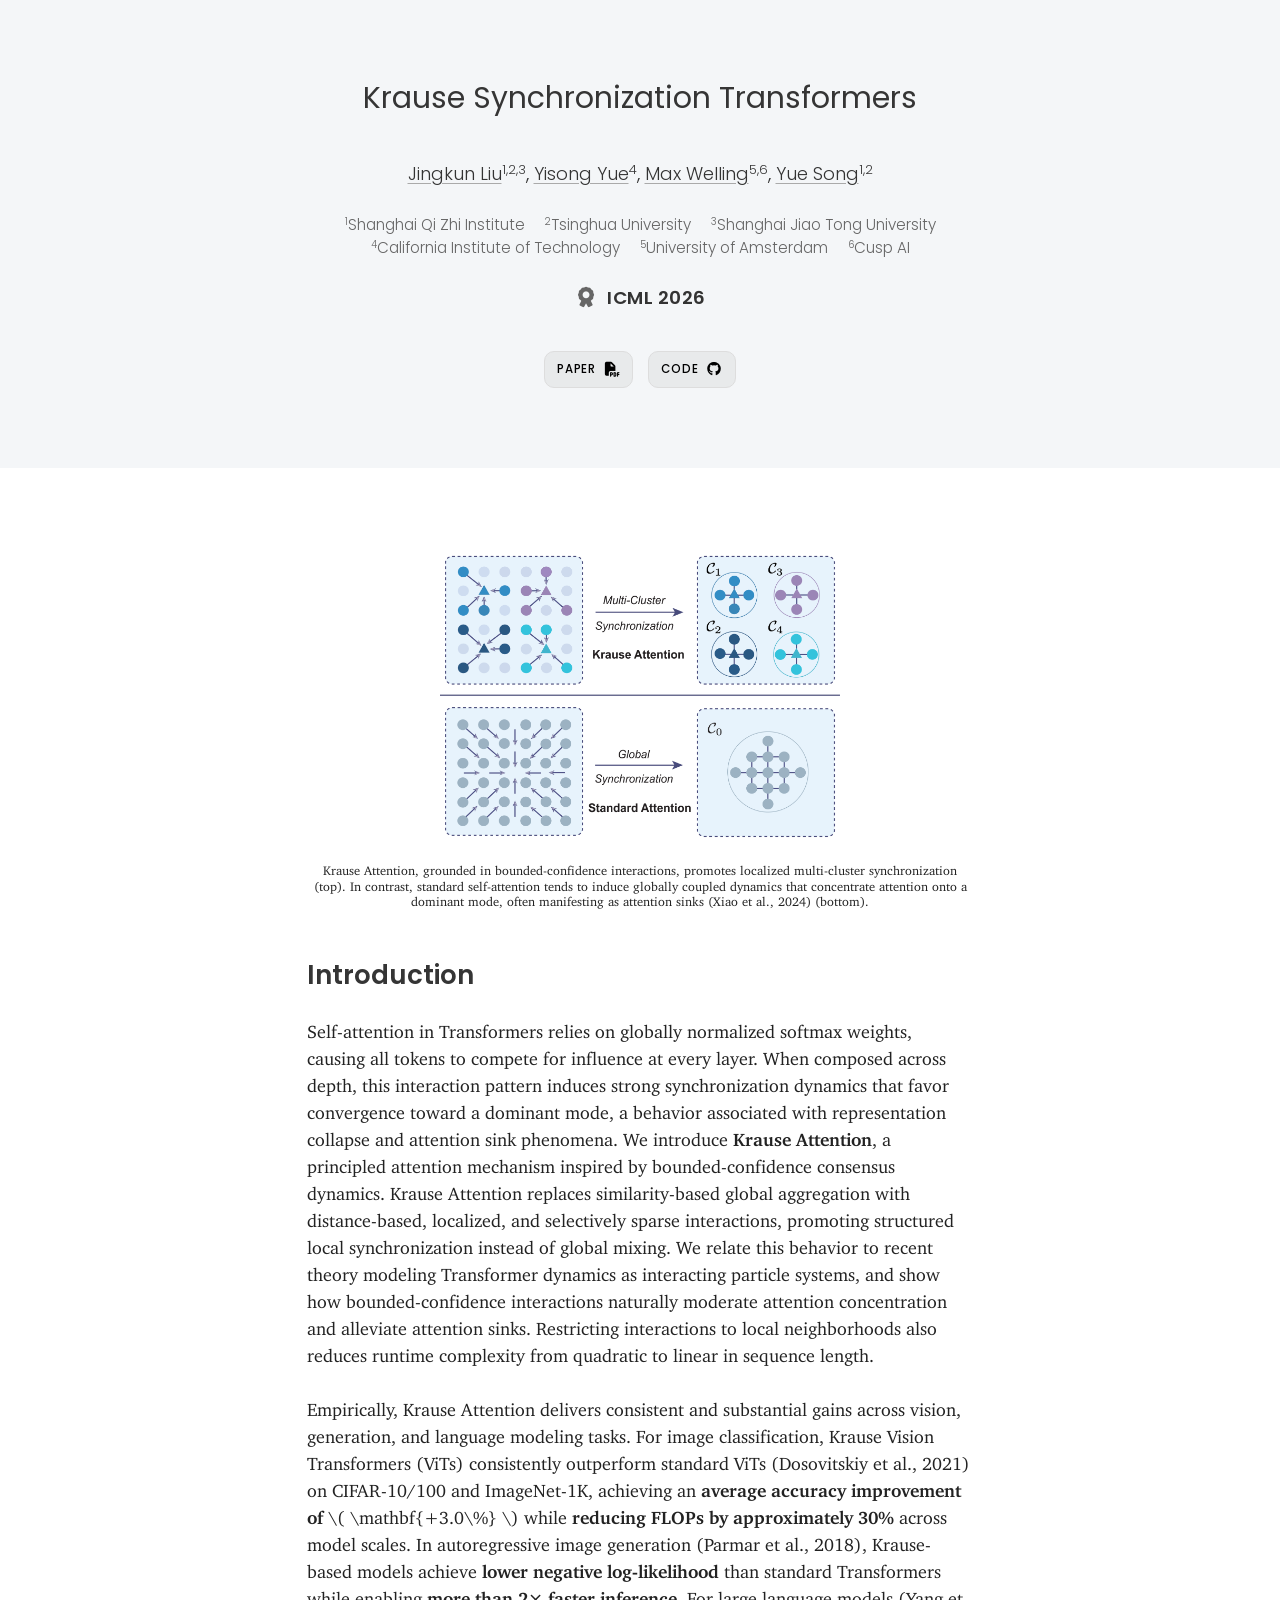
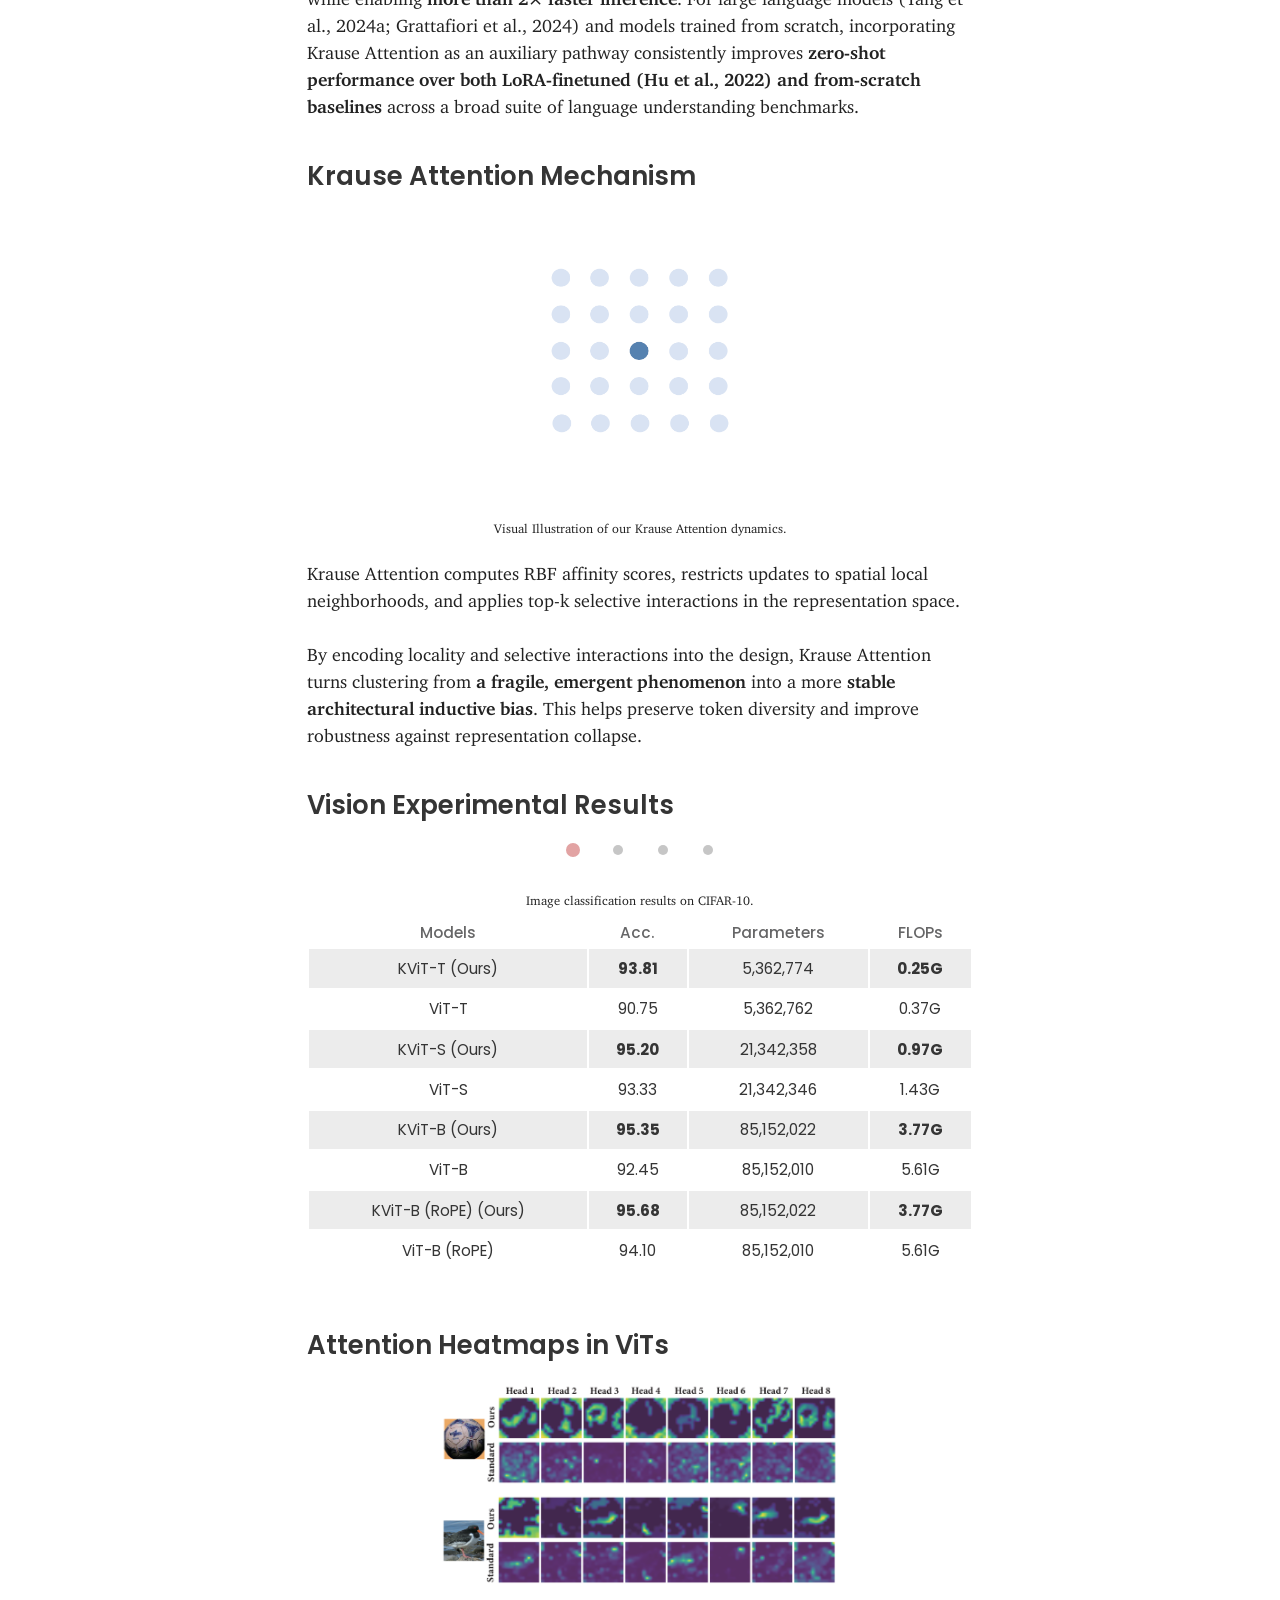
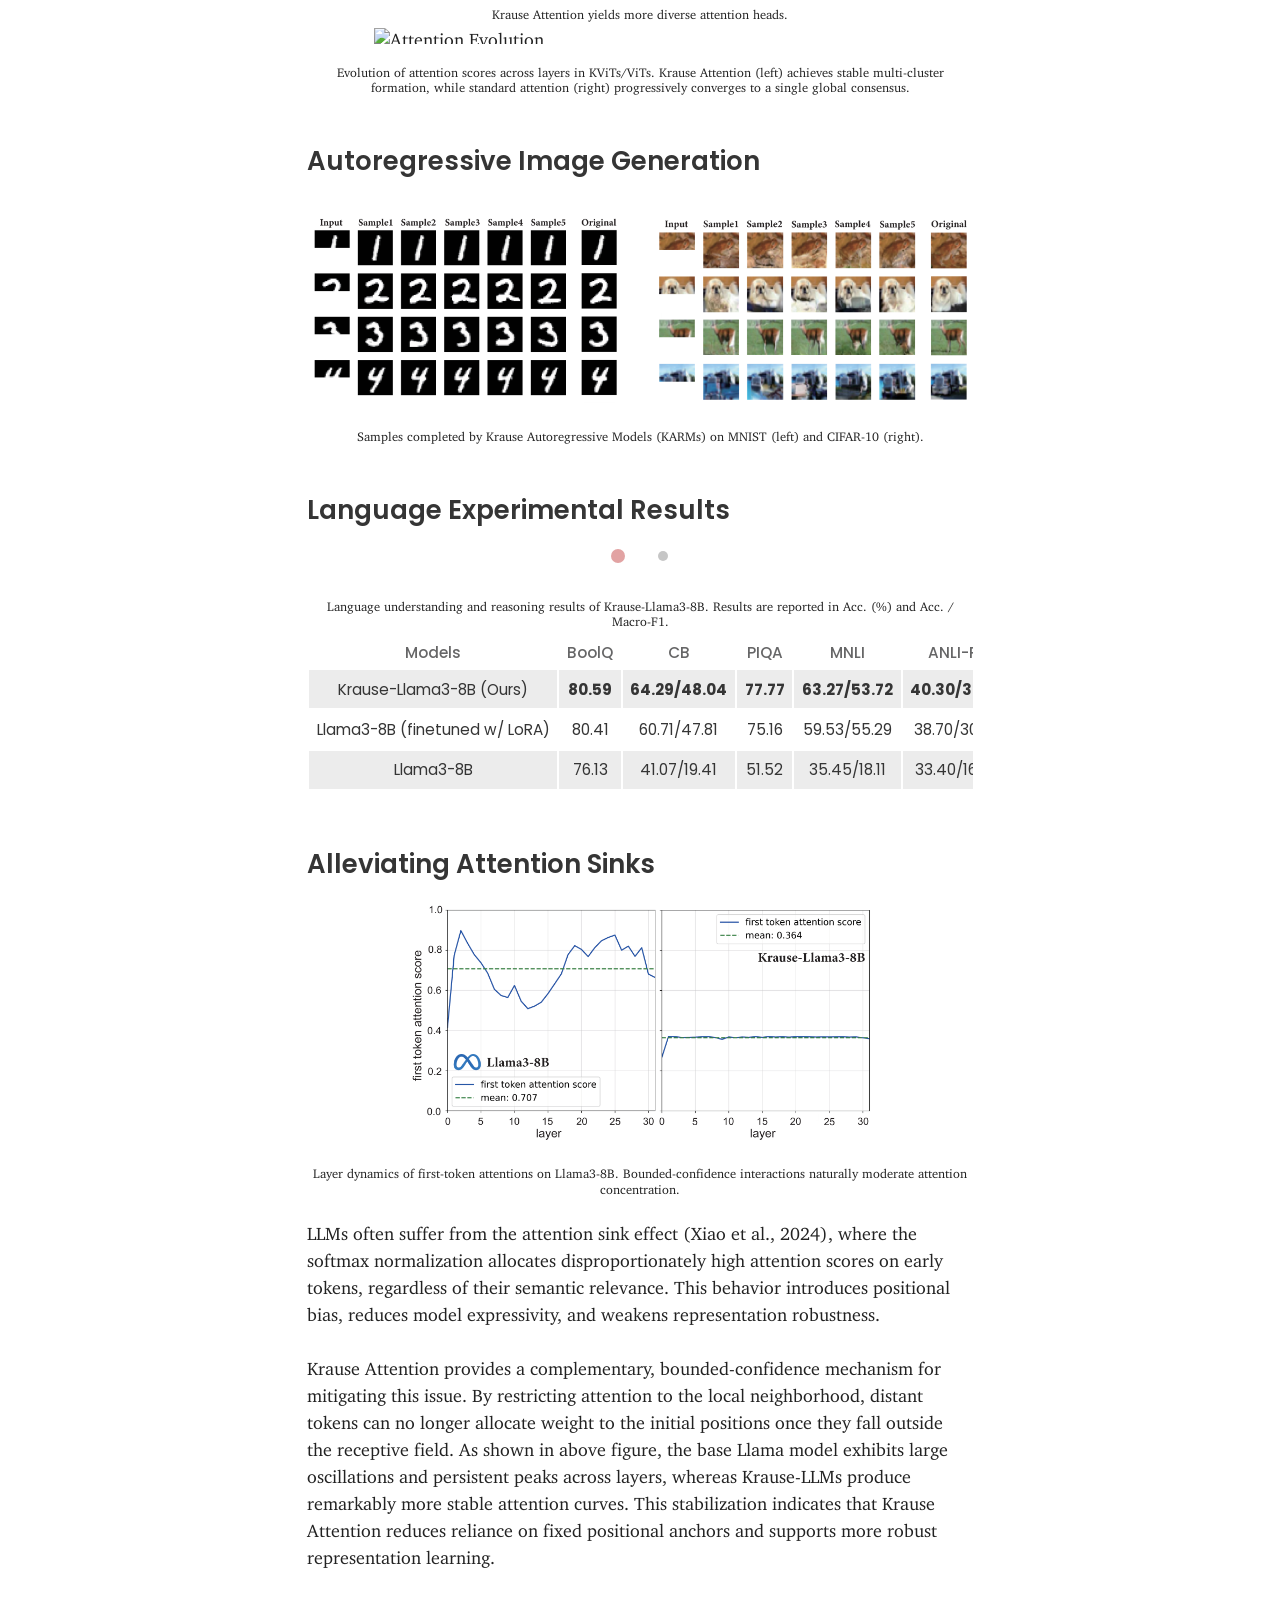
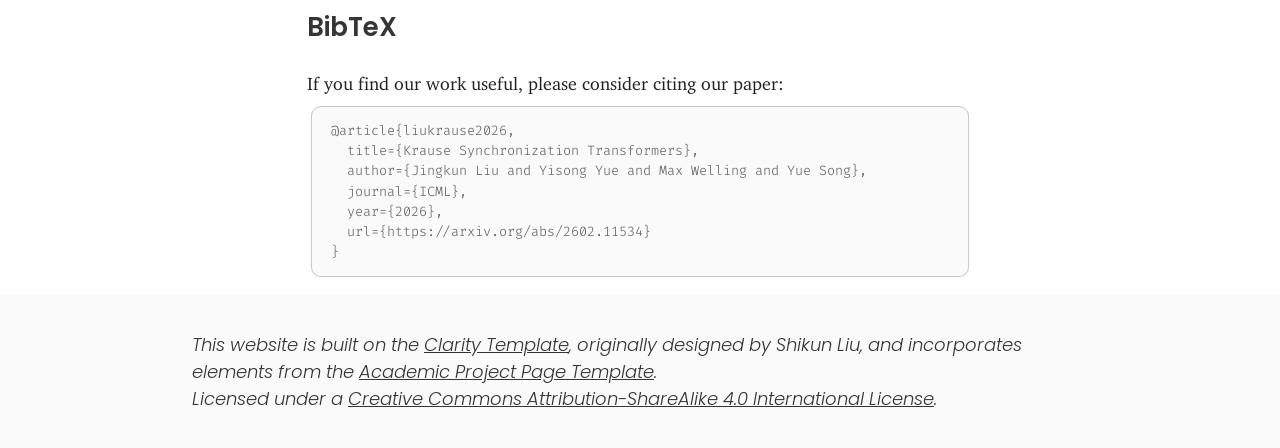
==== commit 201c349e: "Update index.html" ====
--- a/index.html
+++ b/index.html
@@ -265,9 +265,11 @@
             <br>
             <div class="columns-2">
                 <div>
+                    <br>
                     <img src="static/images/completion_mnist.png" style="width: 100%;">
                 </div>
                 <div>
+                    <br>
                     <img src="static/images/completion_cifar10.png" style="width: 100%;">
                 </div>
             </div>
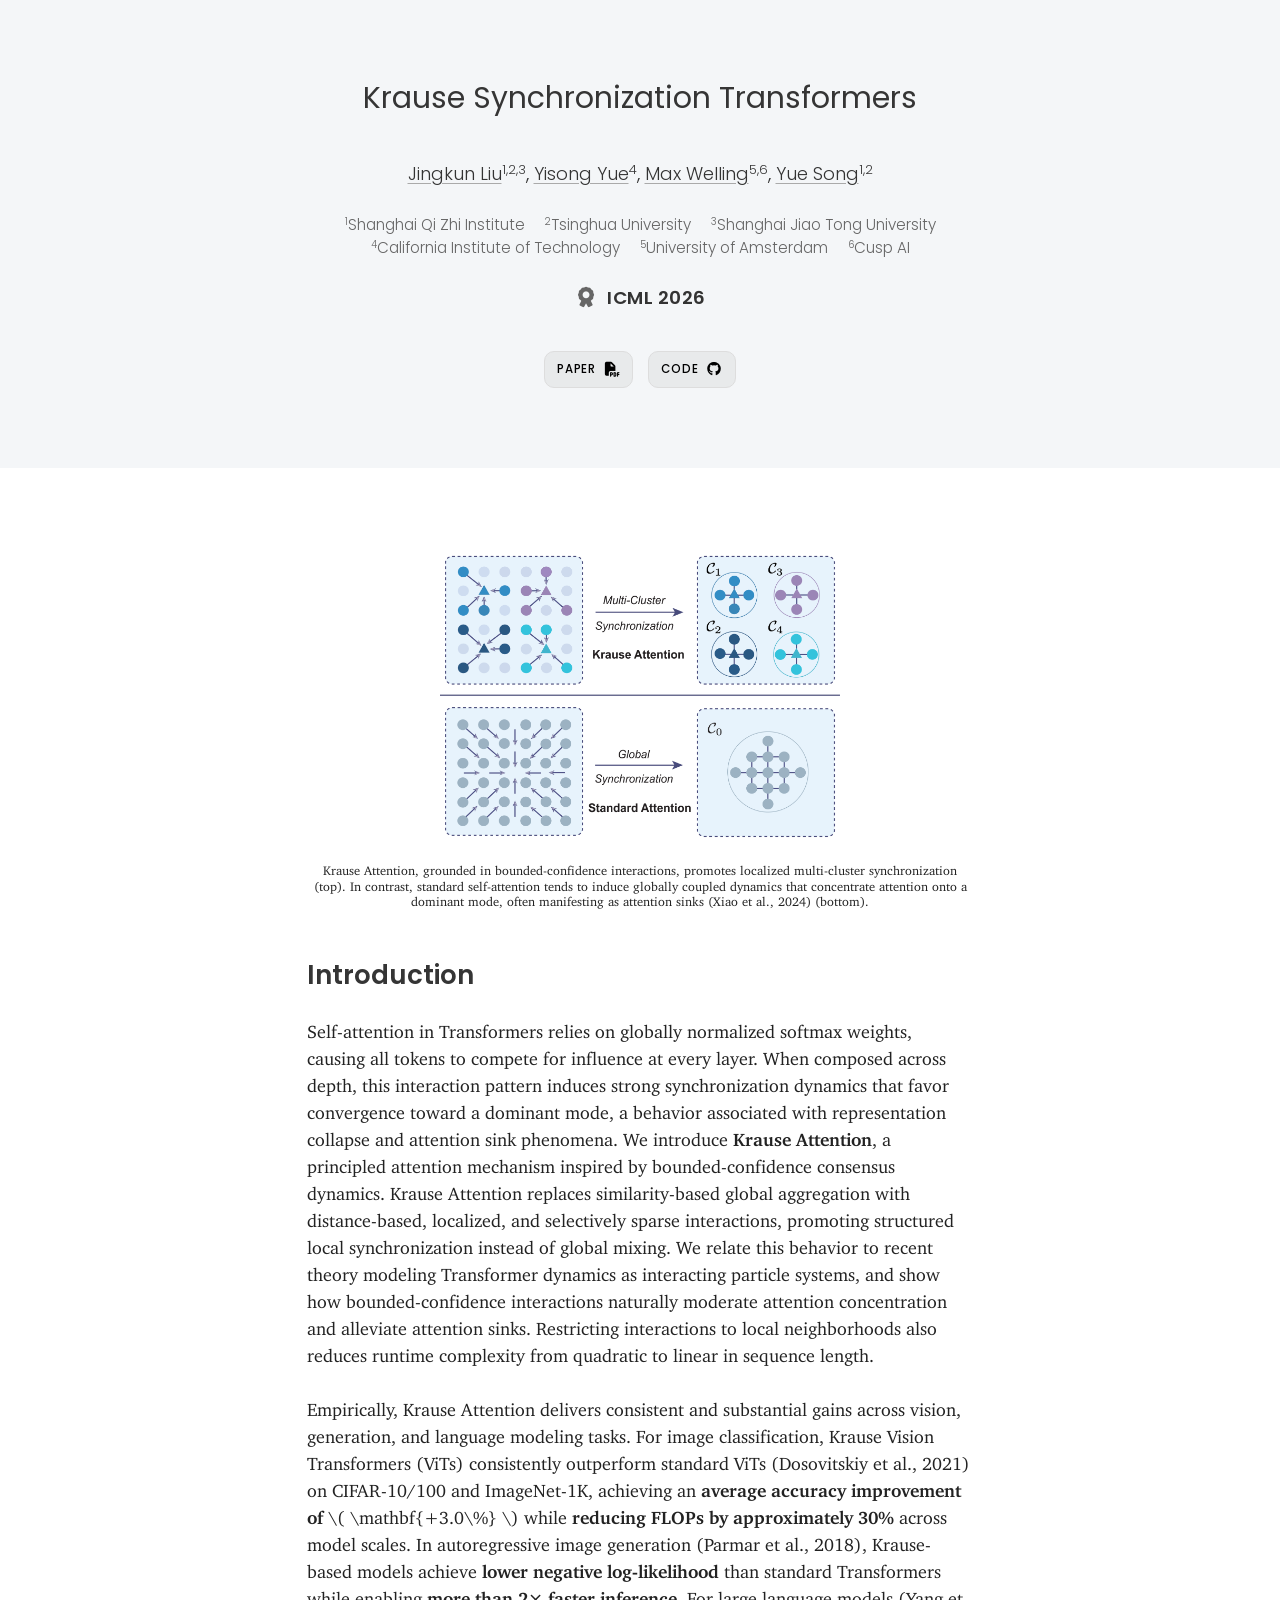
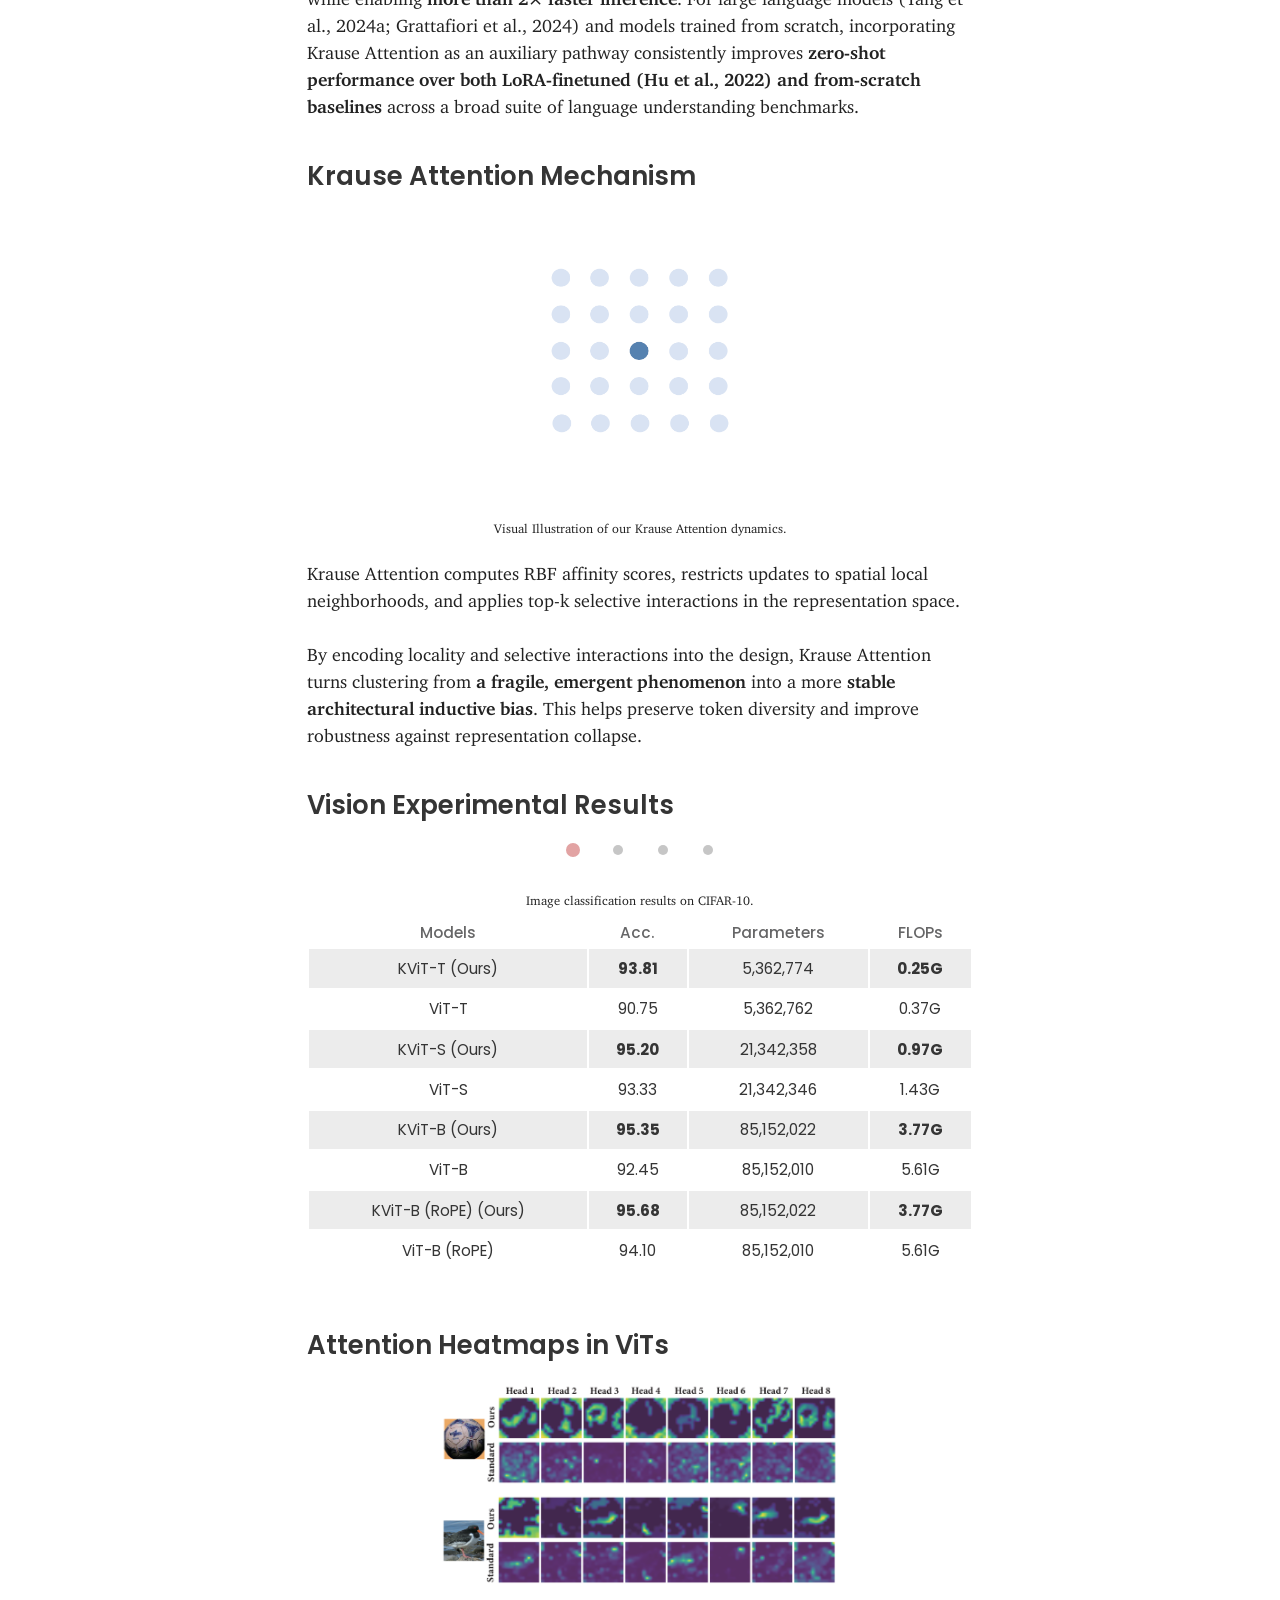
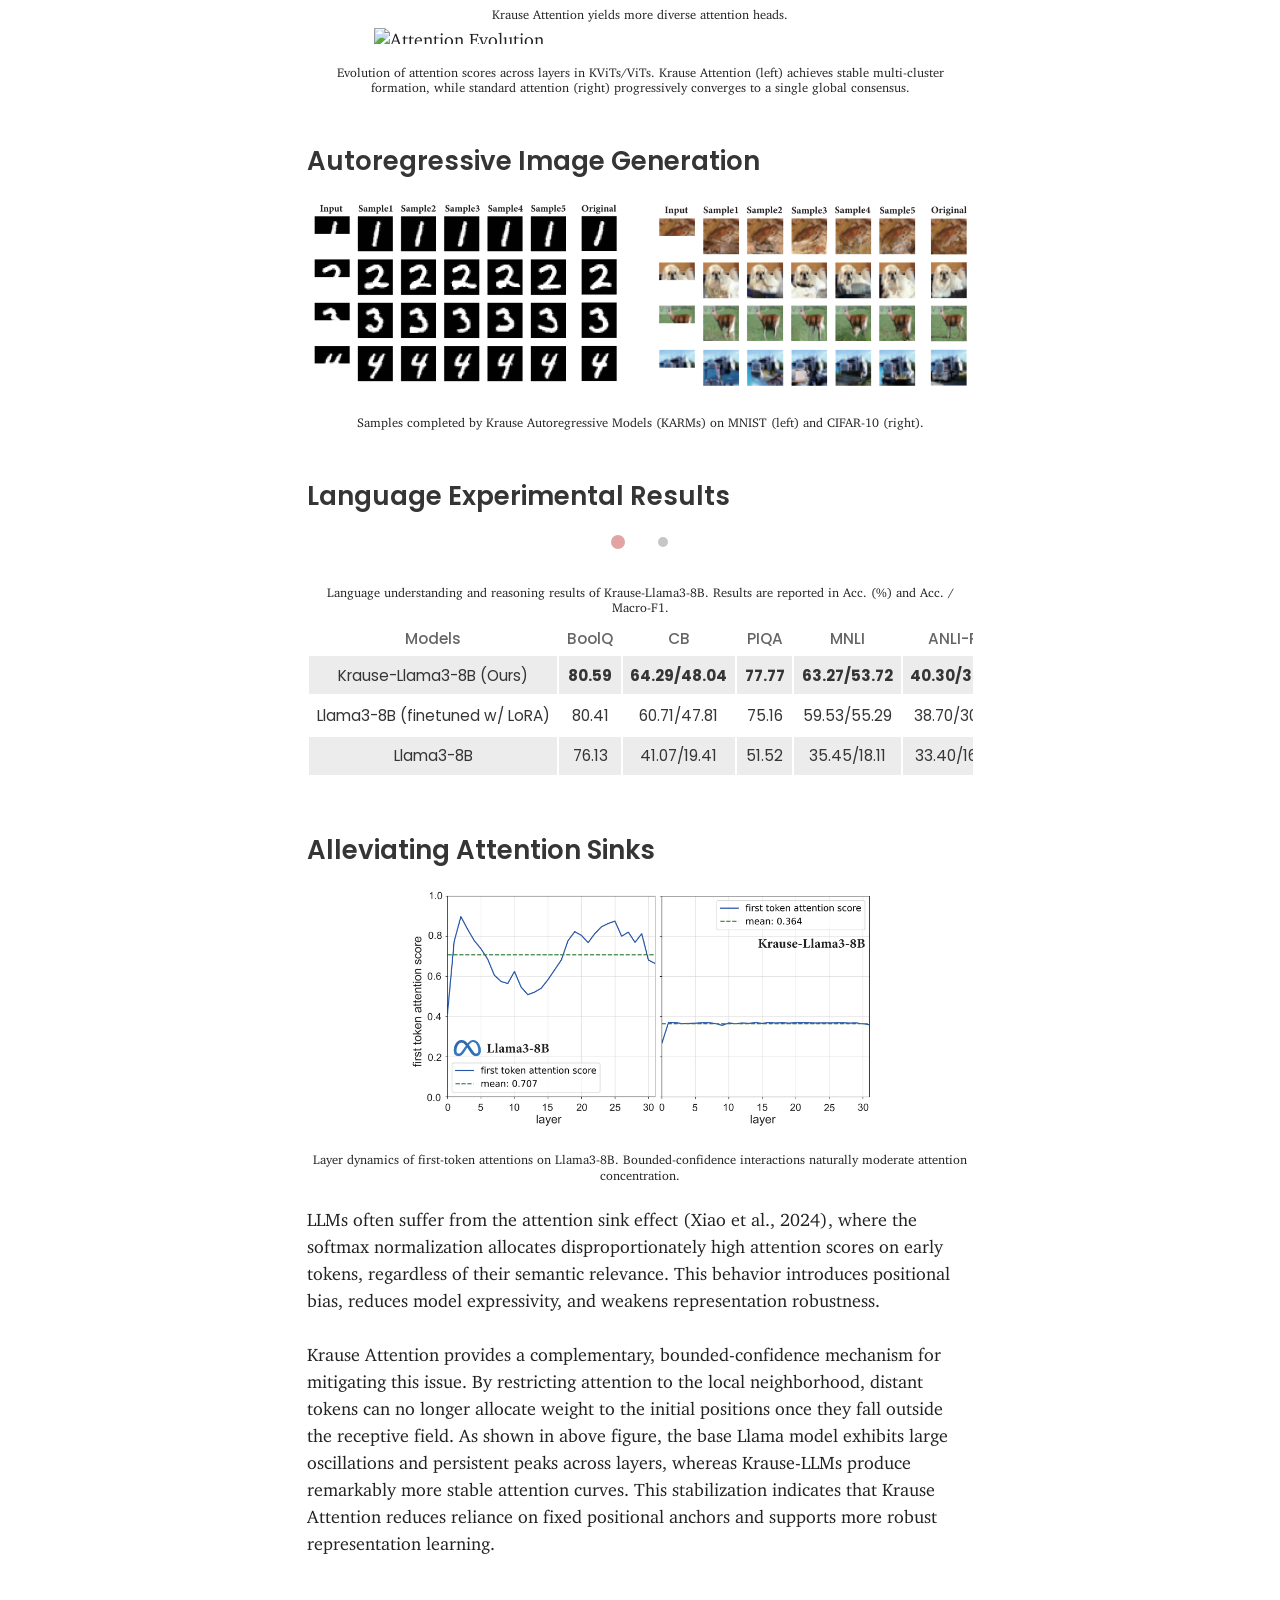
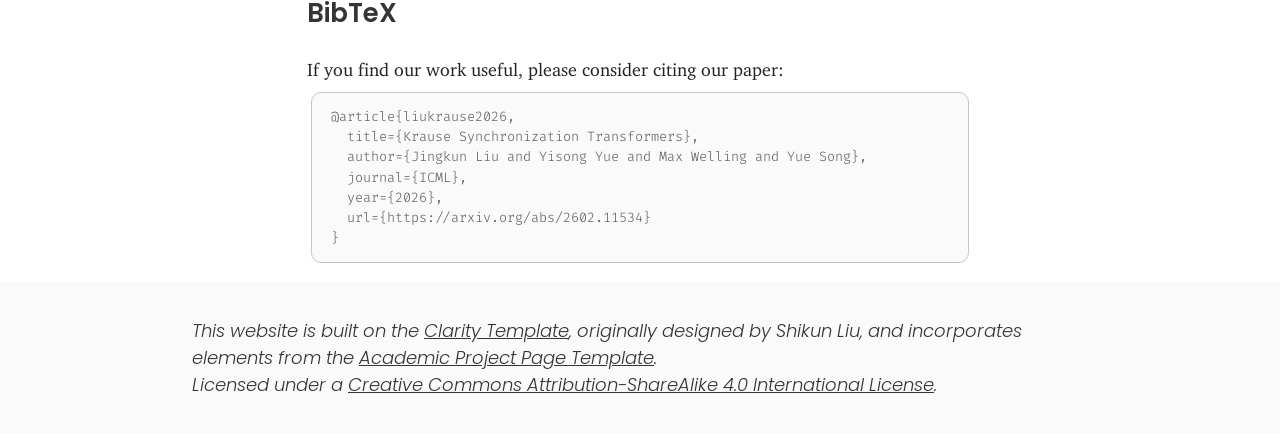
==== commit ed1f1c5b: "Update index.html" ====
--- a/index.html
+++ b/index.html
@@ -262,7 +262,7 @@
         
         <div class="container blog main">
             <h1>Autoregressive Image Generation</h1>
-            <br>
+
             <div class="columns-2">
                 <div>
                     <br>
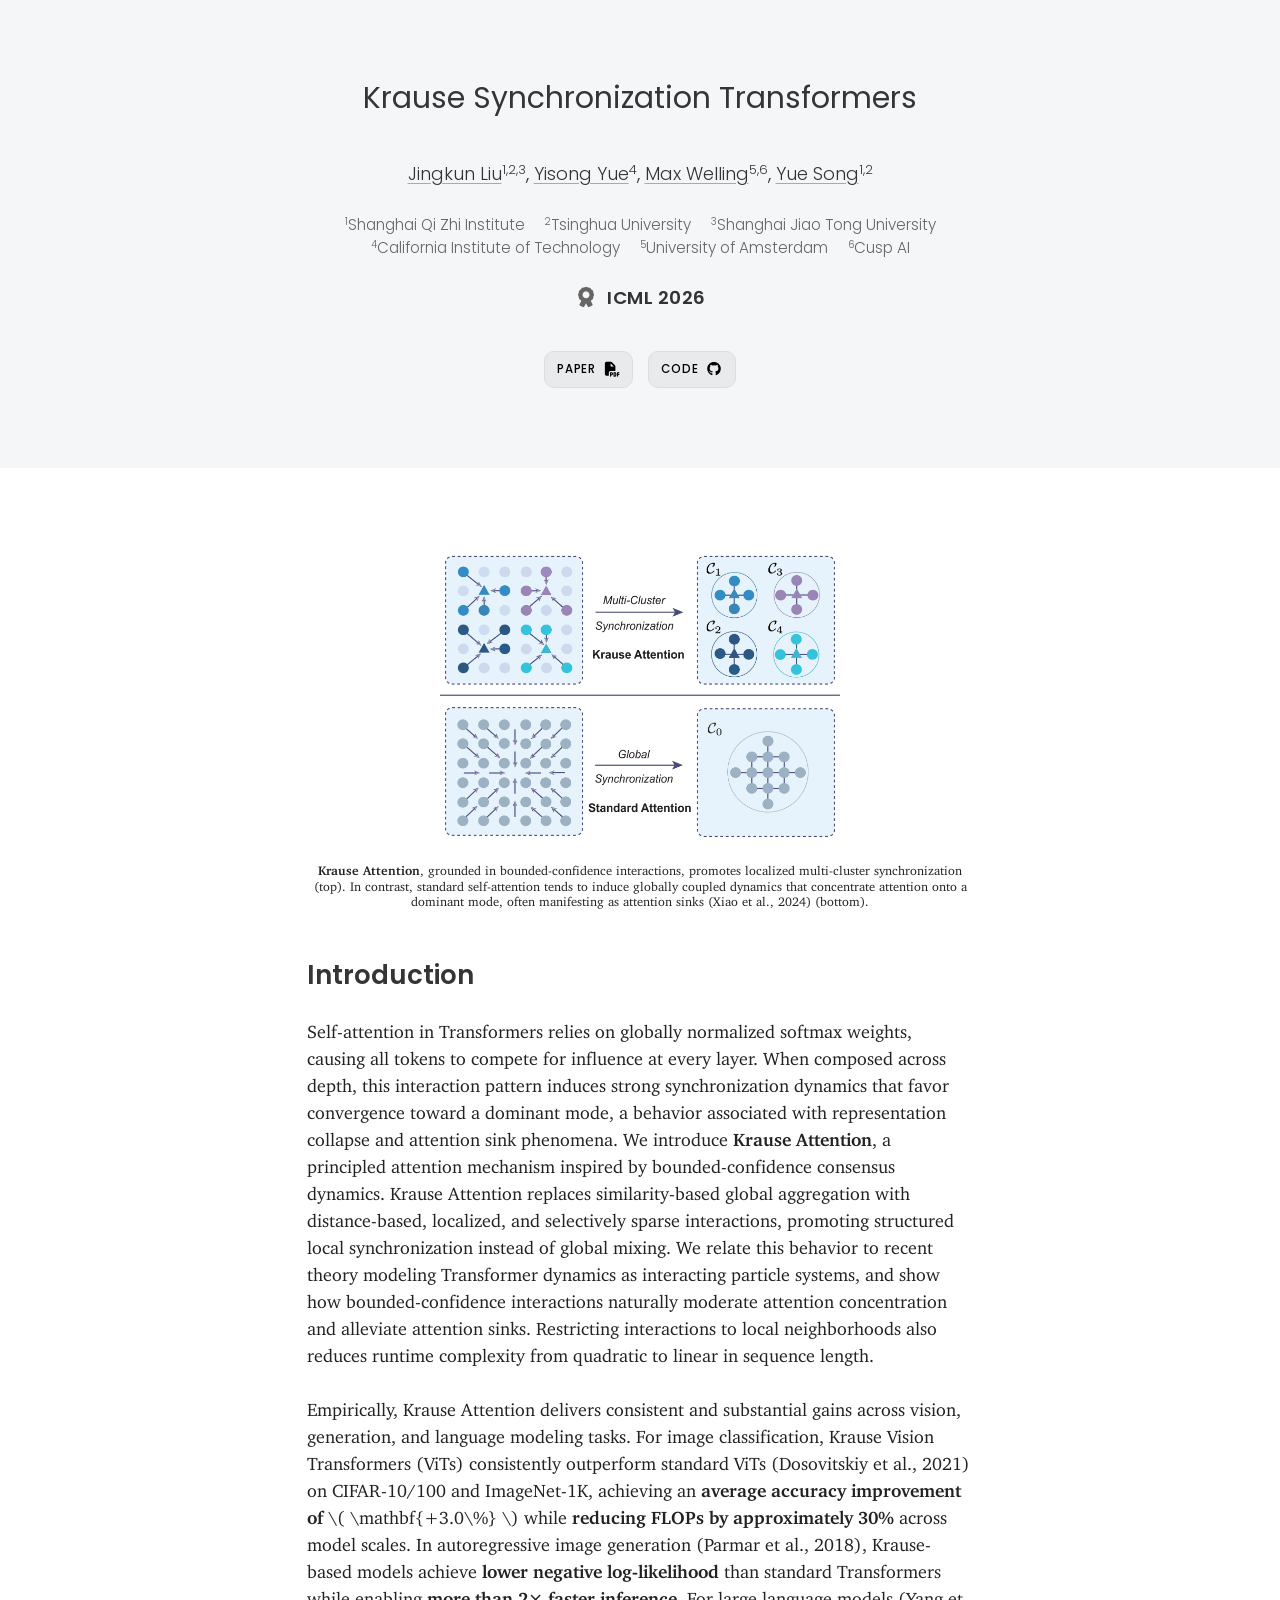
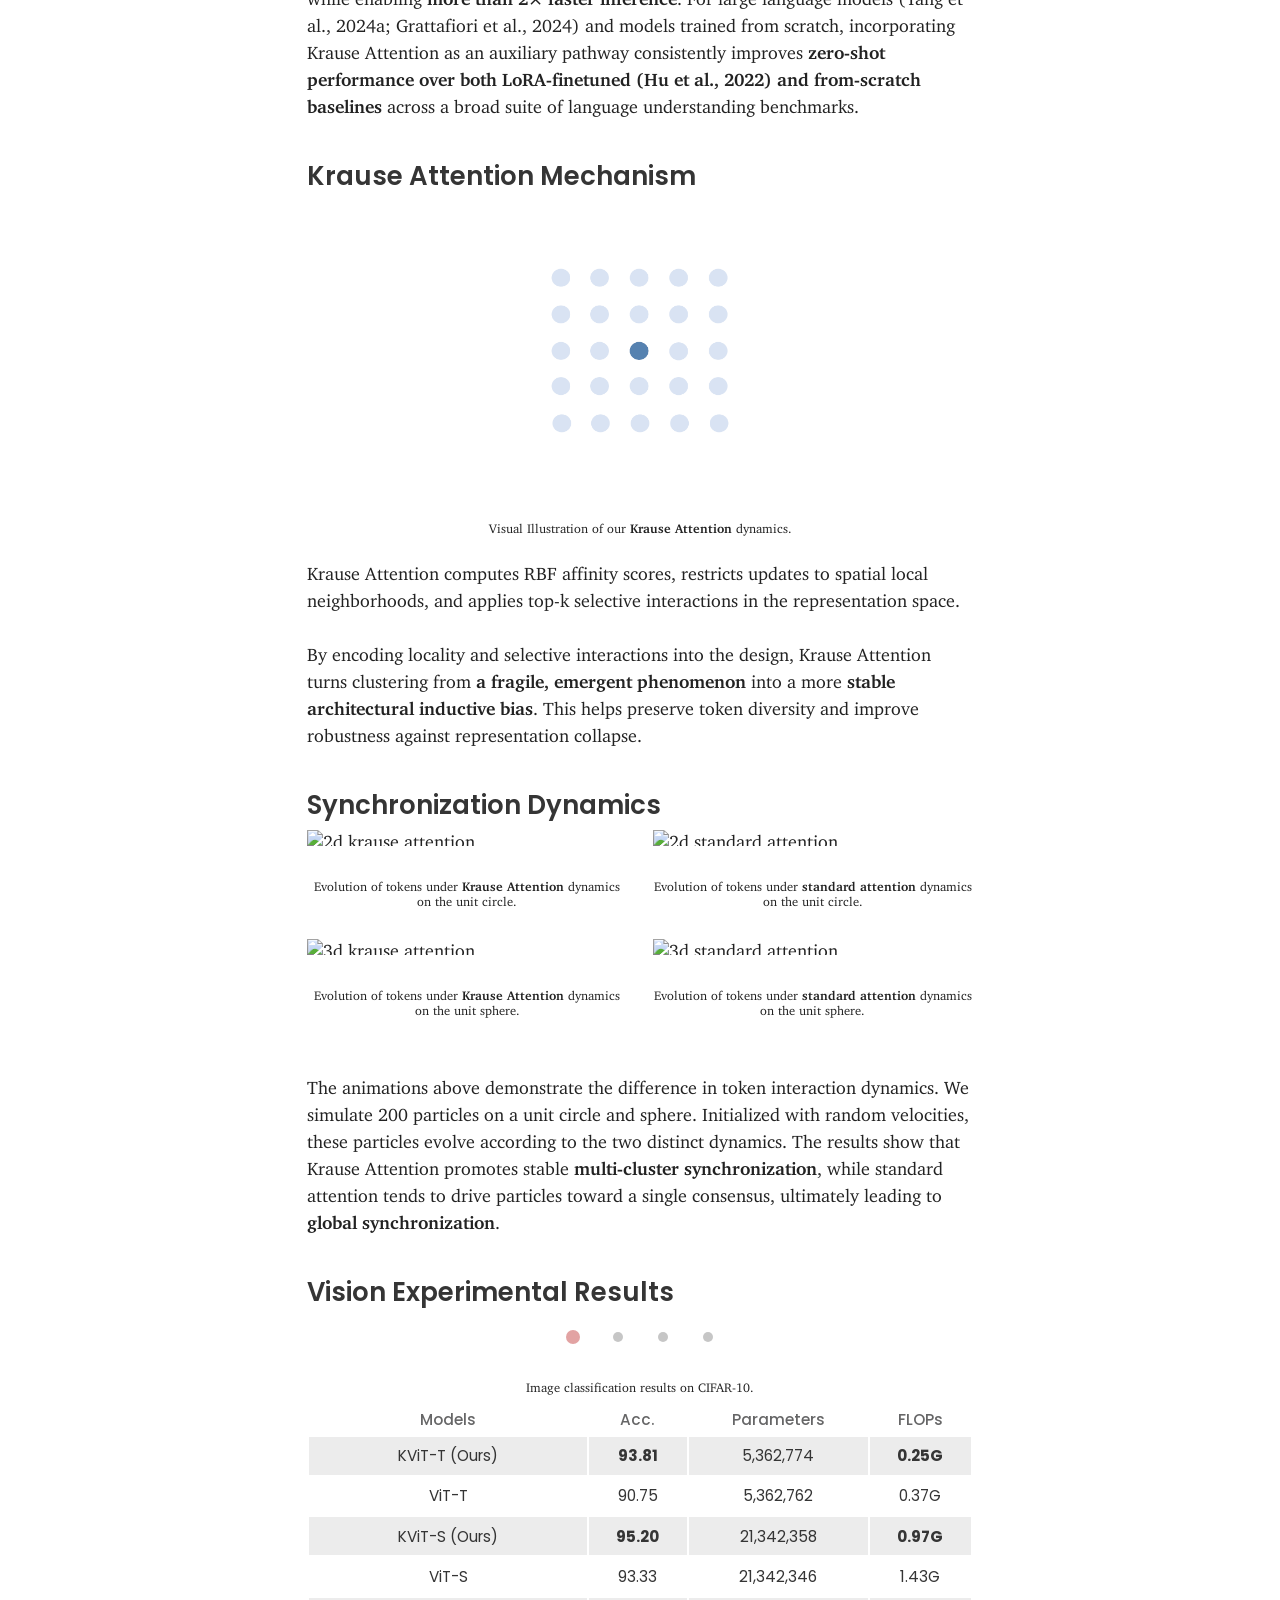
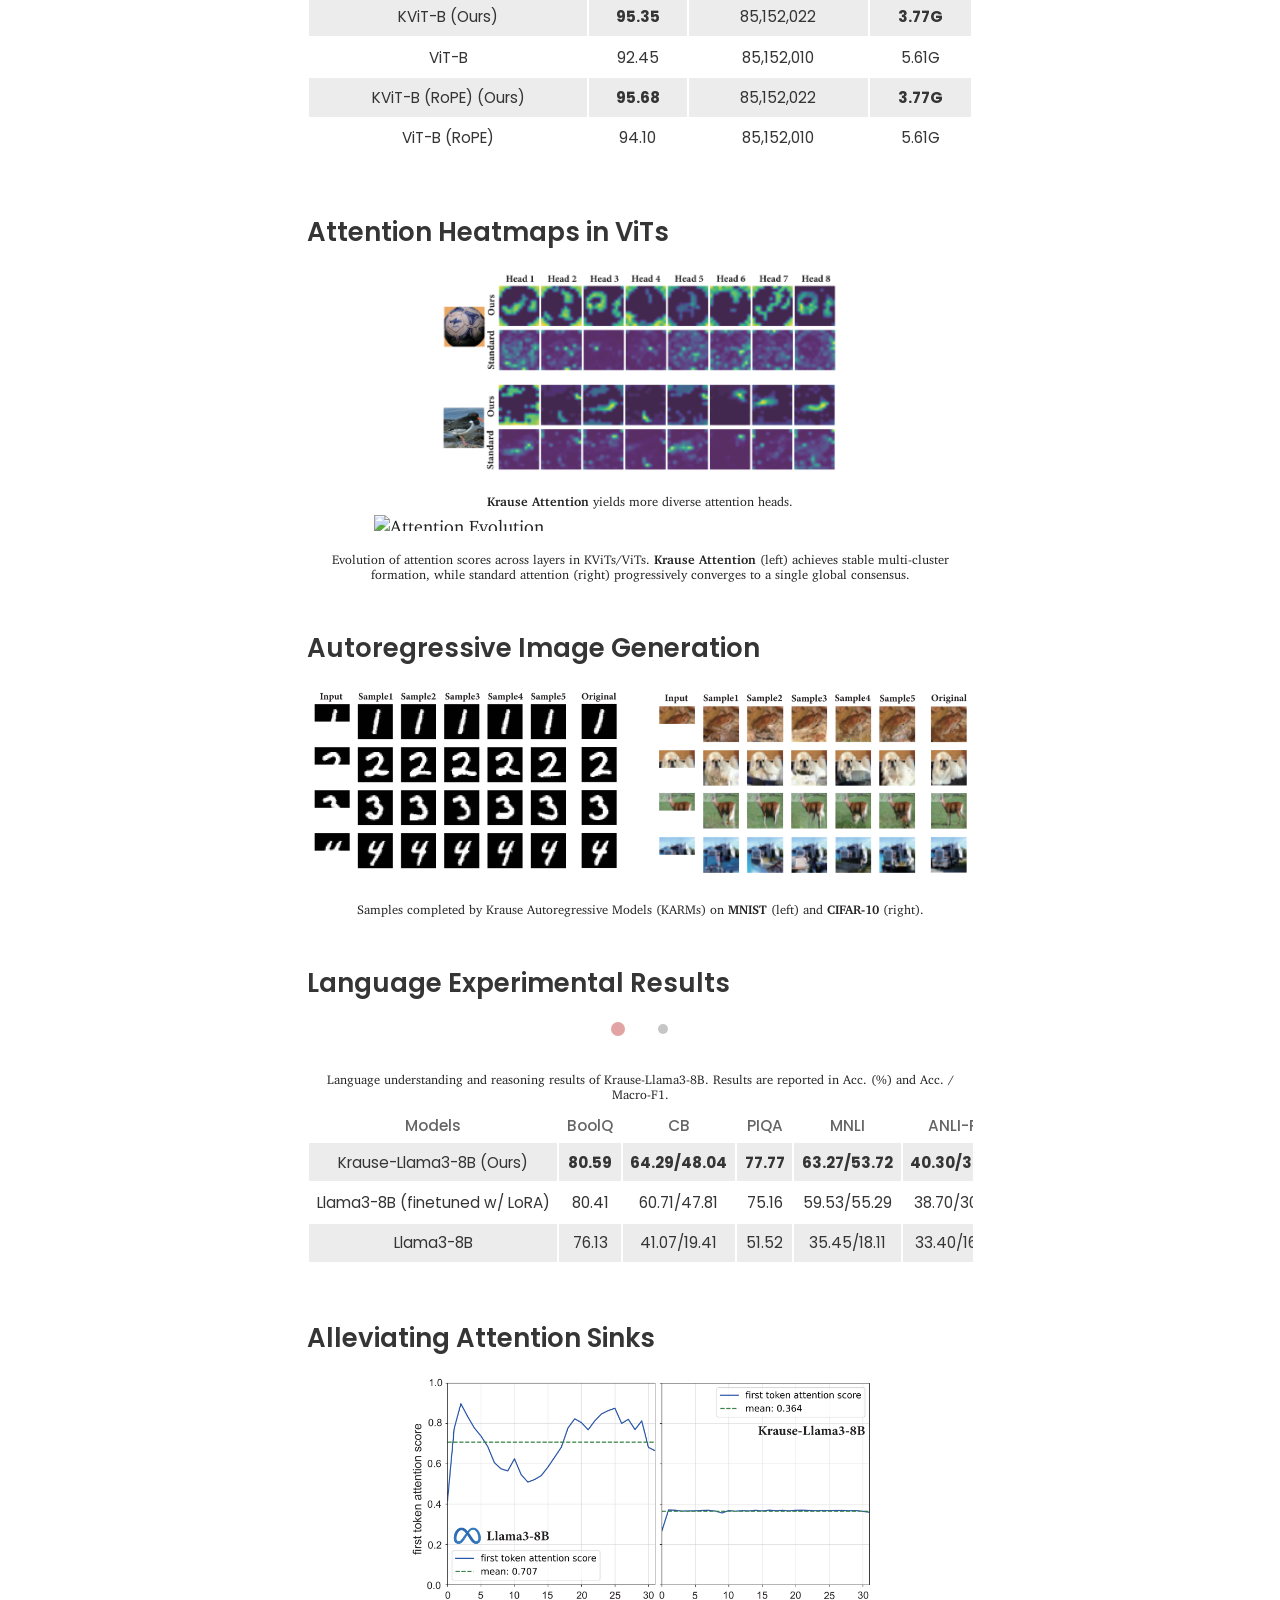
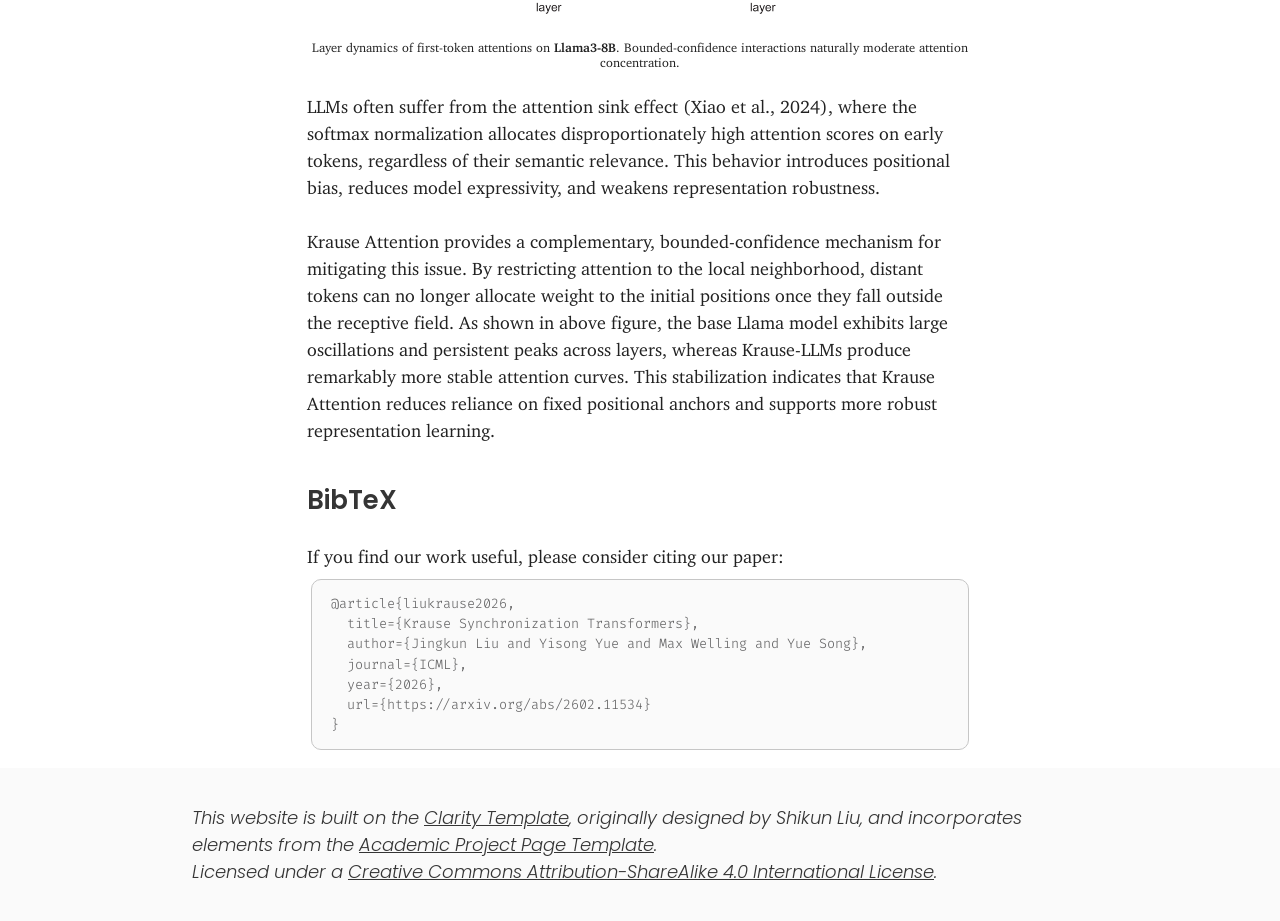
==== commit a0f952eb: "Update index.html" ====
--- a/index.html
+++ b/index.html
@@ -47,6 +47,7 @@
         table tbody strong {
             font-weight: 700;
         }
+        .caption strong { font-weight: 700 !important; }
         .text strong {
             font-weight: 700 !important;
         }
@@ -138,6 +139,44 @@
             By encoding locality and selective interactions into the design, Krause Attention turns clustering from <strong>a fragile, emergent phenomenon</strong> into a more <strong>stable architectural inductive bias</strong>. This helps preserve token diversity and improve robustness against representation collapse.
     </div>
 
+    <div class="container blog main">
+        <h1>Synchronization Dynamics</h1>
+
+        <div class="columns-2" style="margin-bottom: 1.5rem;">
+            <div>
+                <img src="static/images/krause_attn_notitle_2d.gif" alt="2d krause attention" style="width: 100%; display: block;">
+                <p class="caption" style="text-align: center; margin-top: 0.75rem;">
+                    Evolution of tokens under <strong>Krause Attention</strong> dynamics on the unit circle.
+                </p>
+            </div>
+            <div>
+                <img src="static/images/standard_attn_2d_notitle.gif" alt="2d standard attention" style="width: 100%; display: block;">
+                <p class="caption" style="text-align: center; margin-top: 0.75rem;">
+                    Evolution of tokens under <strong>standard attention</strong> dynamics on the unit circle.
+                </p>
+            </div>
+        </div>
+
+        <div class="columns-2">
+            <div>
+                <img src="static/images/krause_attn_notitle_3d.gif" alt="3d krause attention" style="width: 100%; display: block;">
+                <p class="caption" style="text-align: center; margin-top: 0.75rem;">
+                    Evolution of tokens under <strong>Krause Attention</strong> dynamics on the unit sphere.
+                </p>
+            </div>
+            <div>
+                <img src="static/images/standard_attn_3d_notitle.gif" alt="3d standard attention" style="width: 100%; display: block;">
+                <p class="caption" style="text-align: center; margin-top: 0.75rem;">
+                    Evolution of tokens under <strong>standard attention</strong> dynamics on the unit sphere.
+                </p>
+            </div>
+        </div>
+
+        <p class="text" style="margin-top: 2rem;">
+            The animations above demonstrate the difference in token interaction dynamics. We simulate 200 particles on a unit circle and sphere. Initialized with random velocities, these particles evolve according to the two distinct dynamics. The results show that Krause Attention promotes stable <strong>multi-cluster synchronization</strong>, while standard attention tends to drive particles toward a single consensus, ultimately leading to <strong>global synchronization</strong>.
+        </p>
+    </div>
+    
     <div class="container blog main">
         <h1>Vision Experimental Results</h1>
     
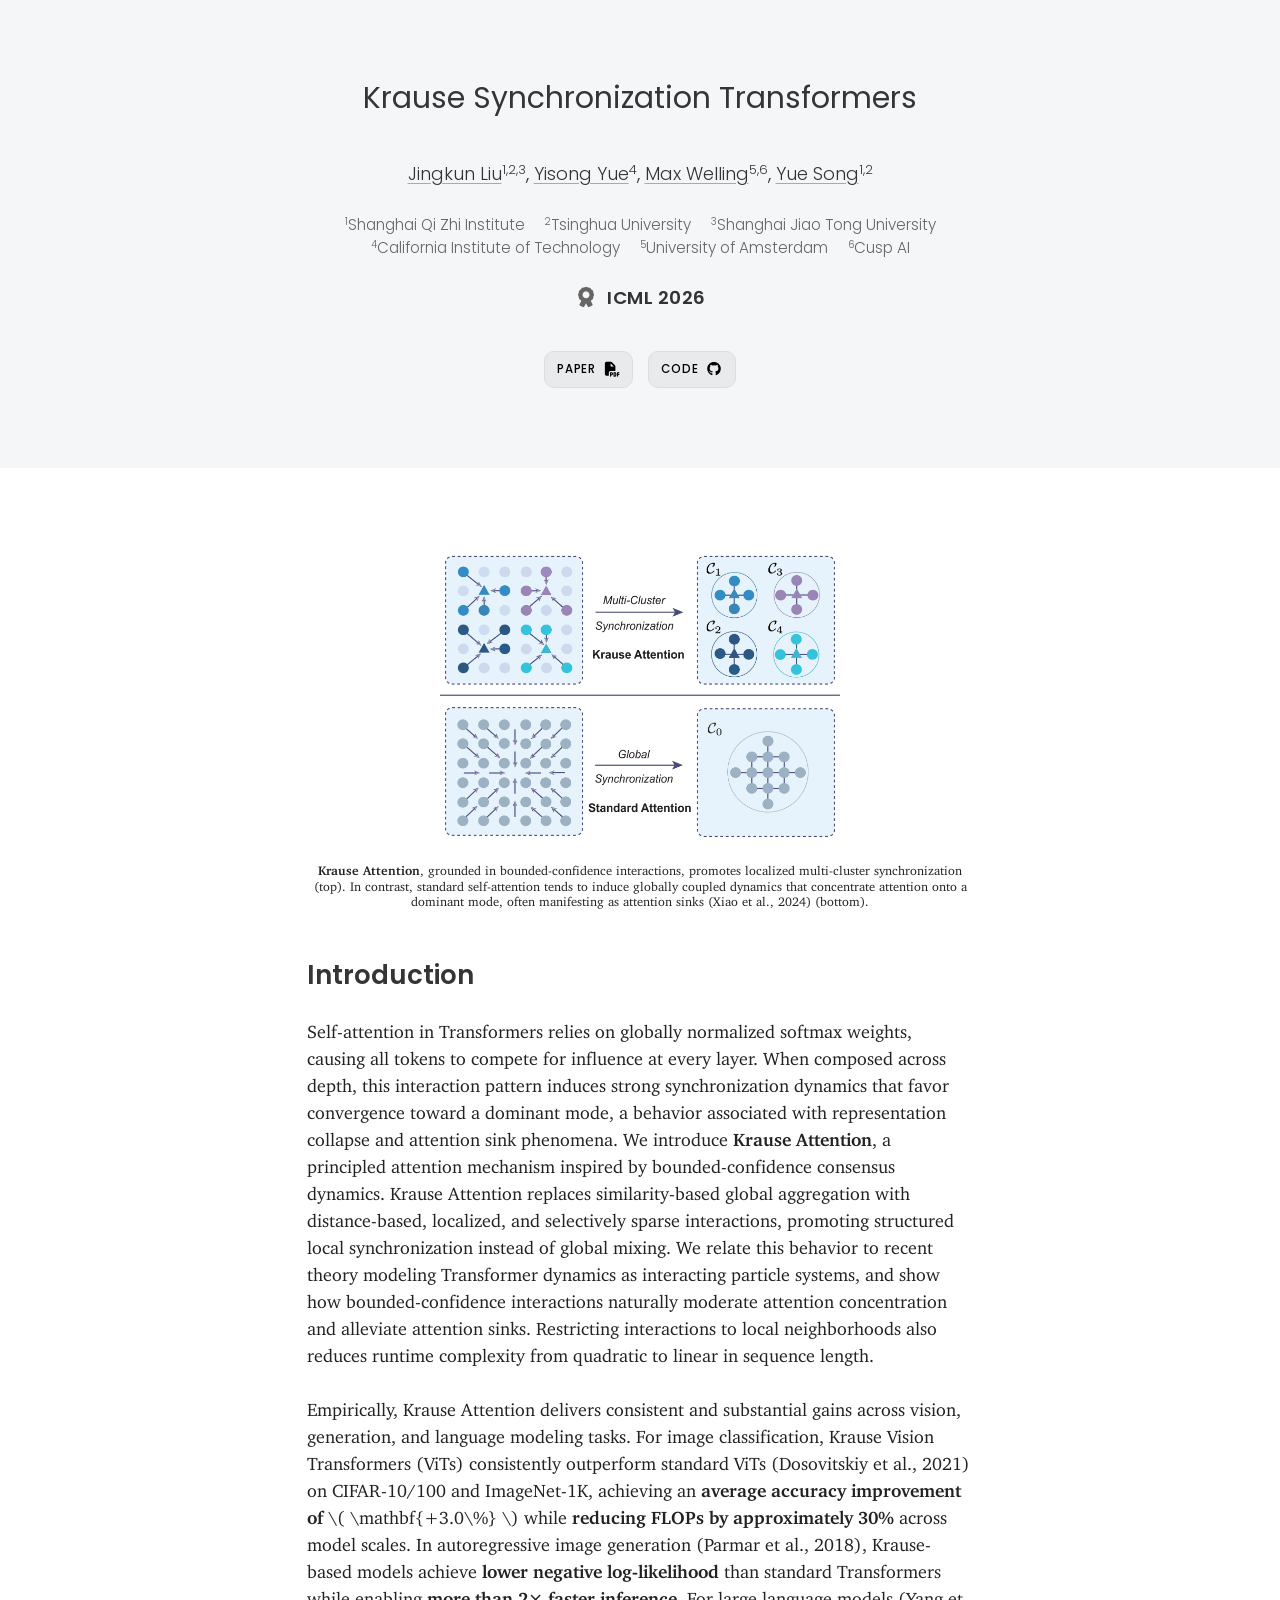
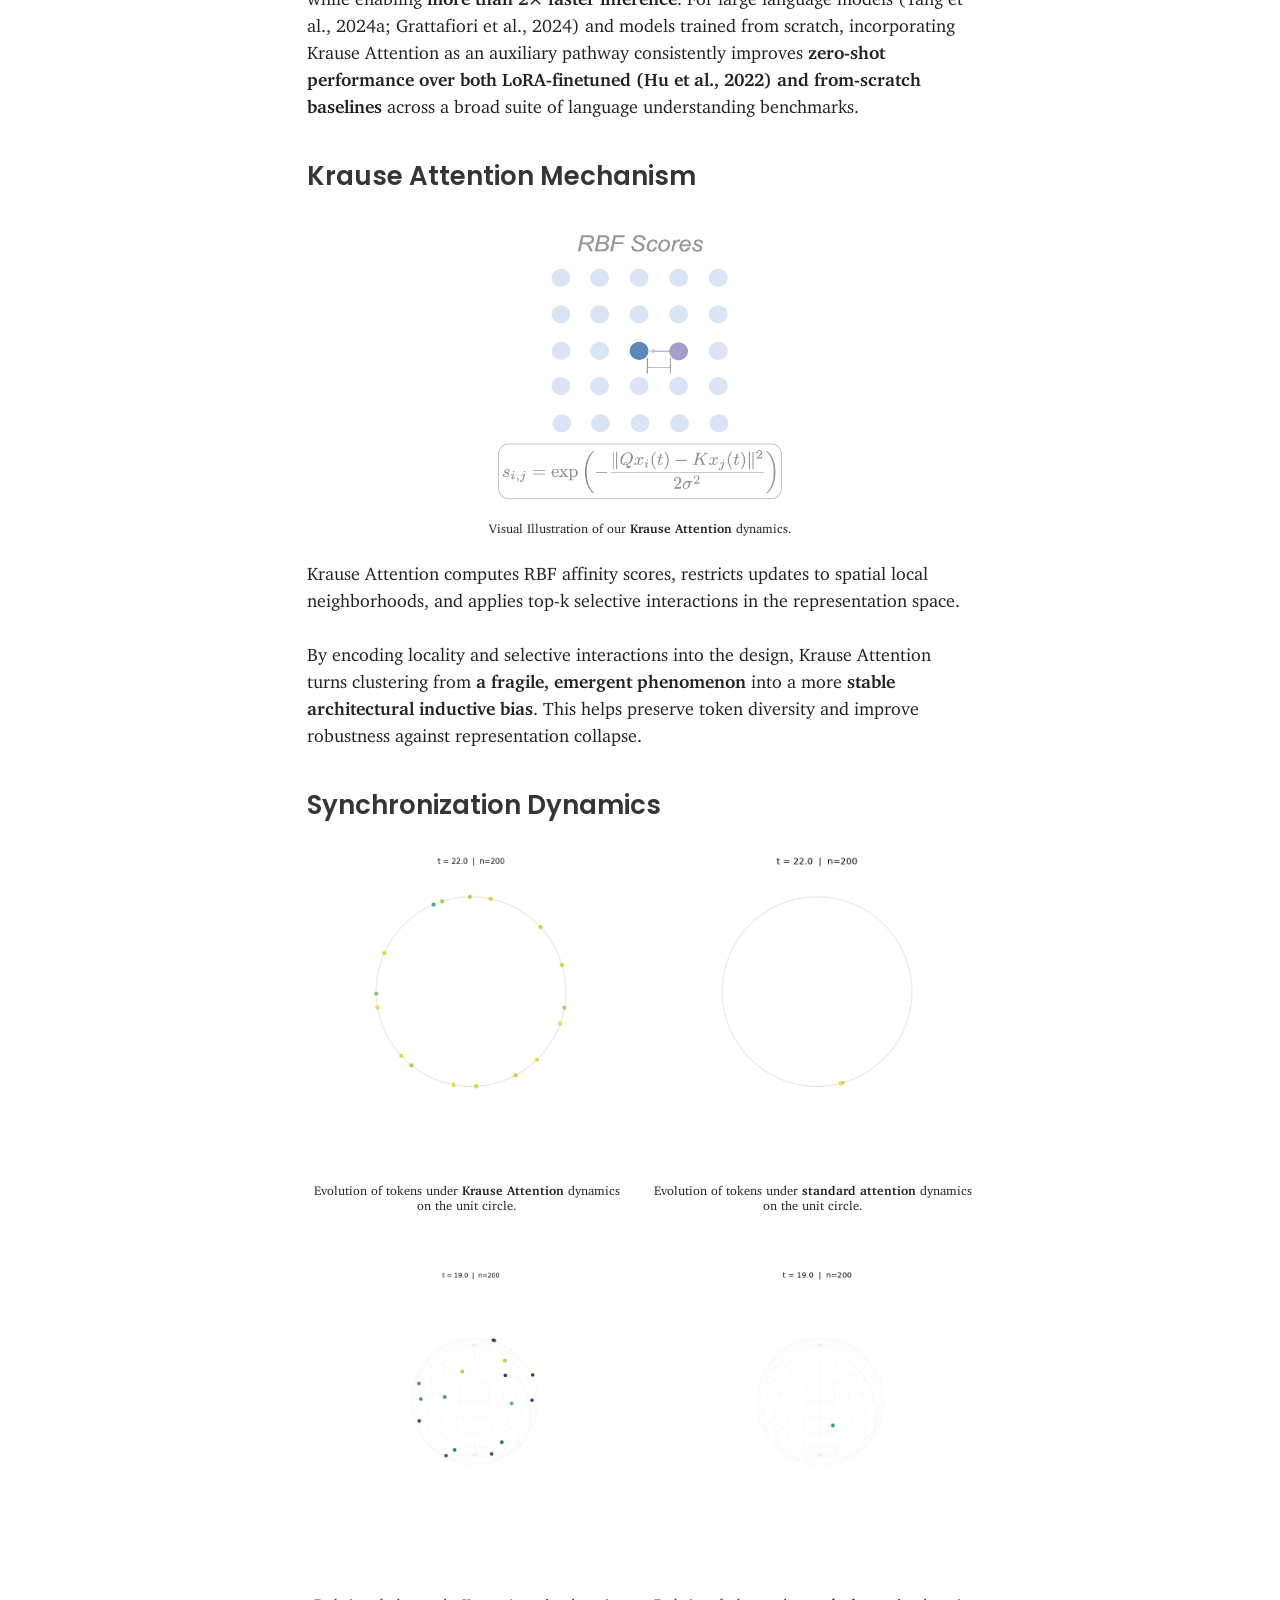
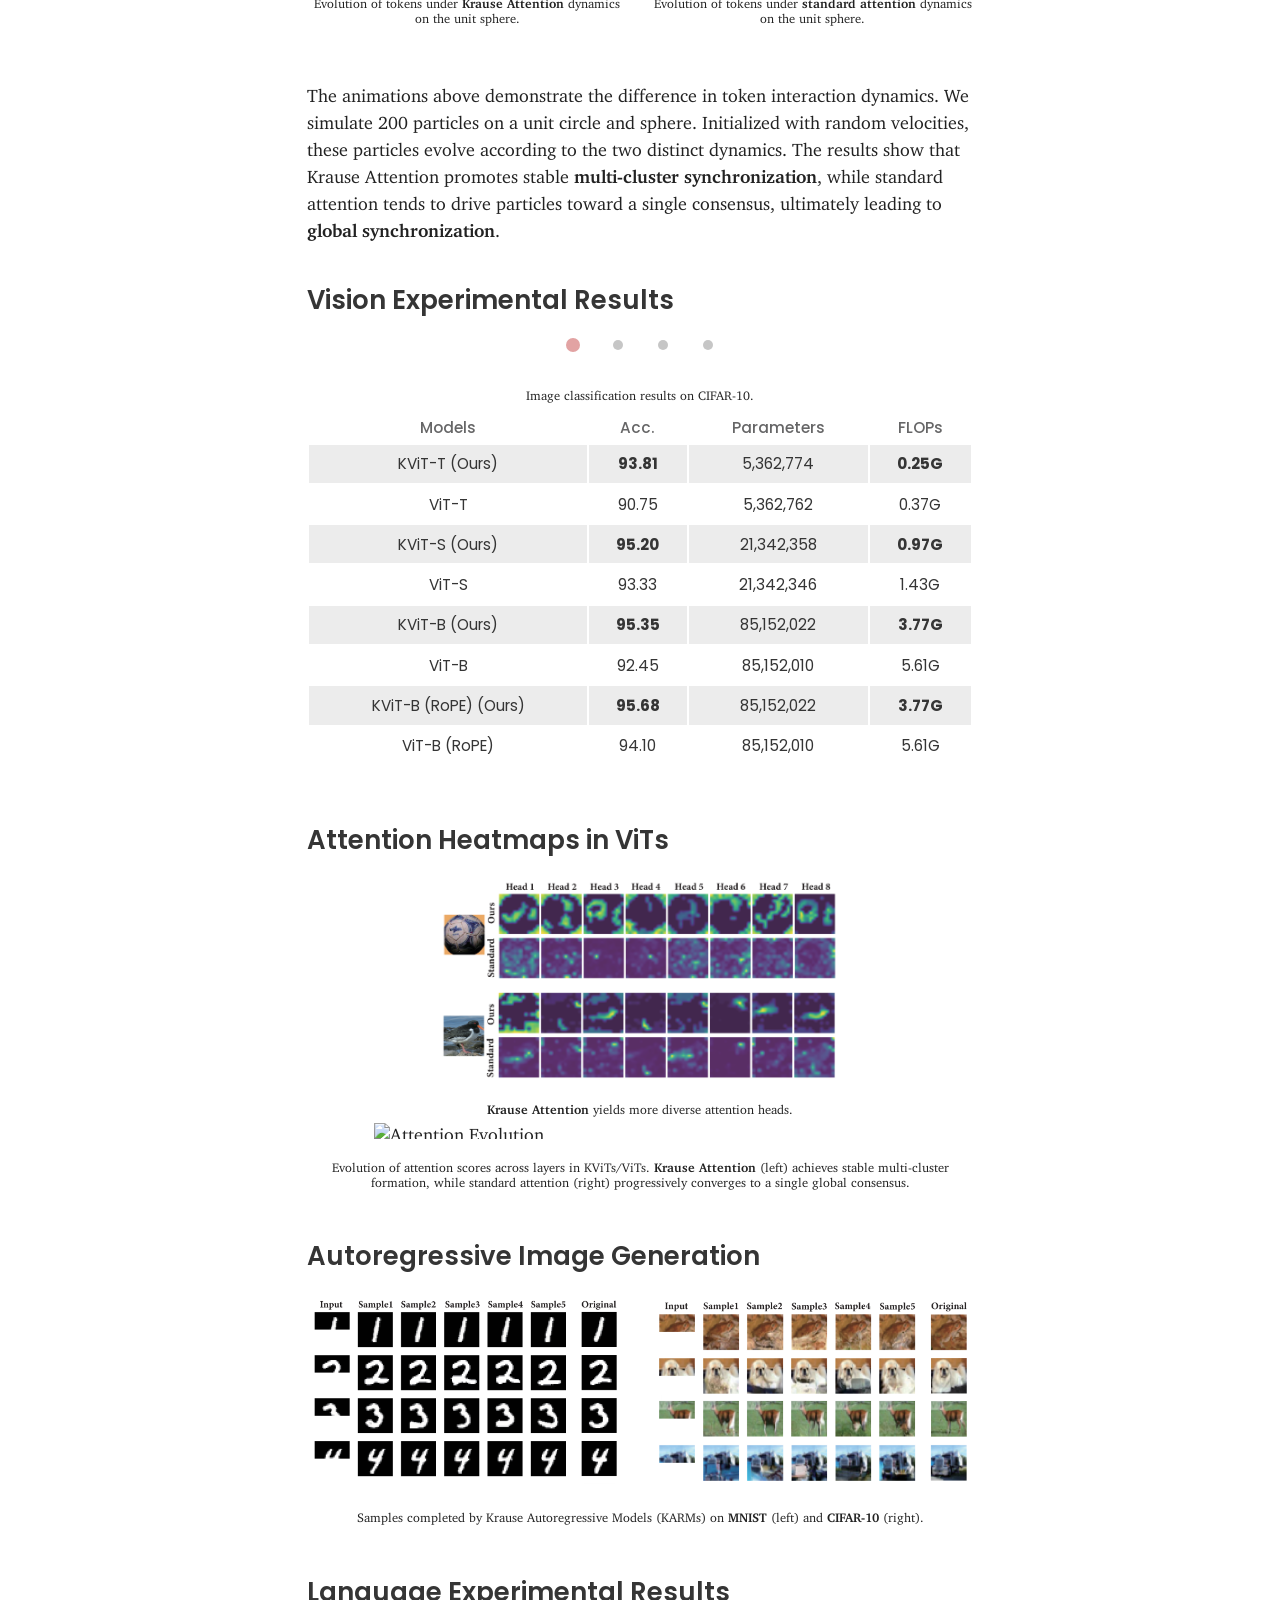
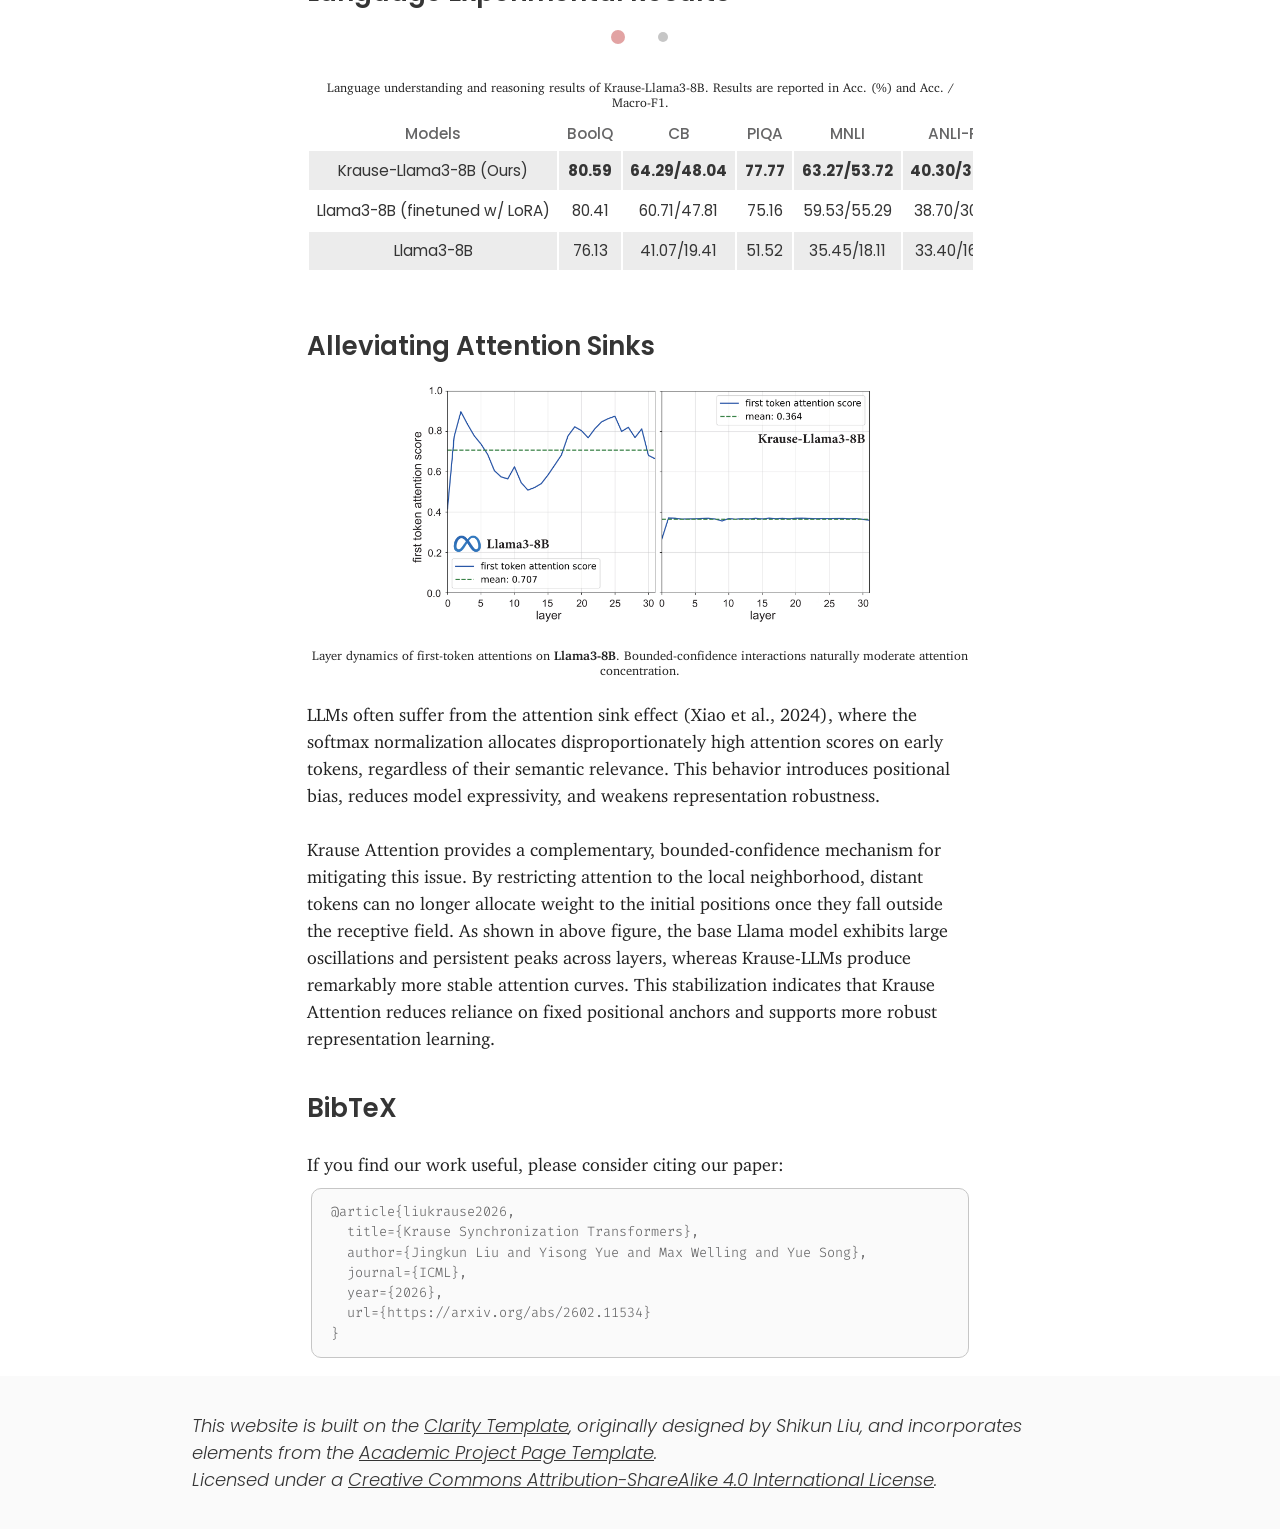
==== commit 5640fe83: "Update index.html" ====
--- a/index.html
+++ b/index.html
@@ -25,7 +25,6 @@
     <!-- Navbar Script -->
     <script src="assets/scripts/navbar.js"></script> 
     
-    <!-- MathJax Configuration from Clarity -->
     <script type="text/x-mathjax-config">
         MathJax.Hub.Config({
             "HTML-CSS": {
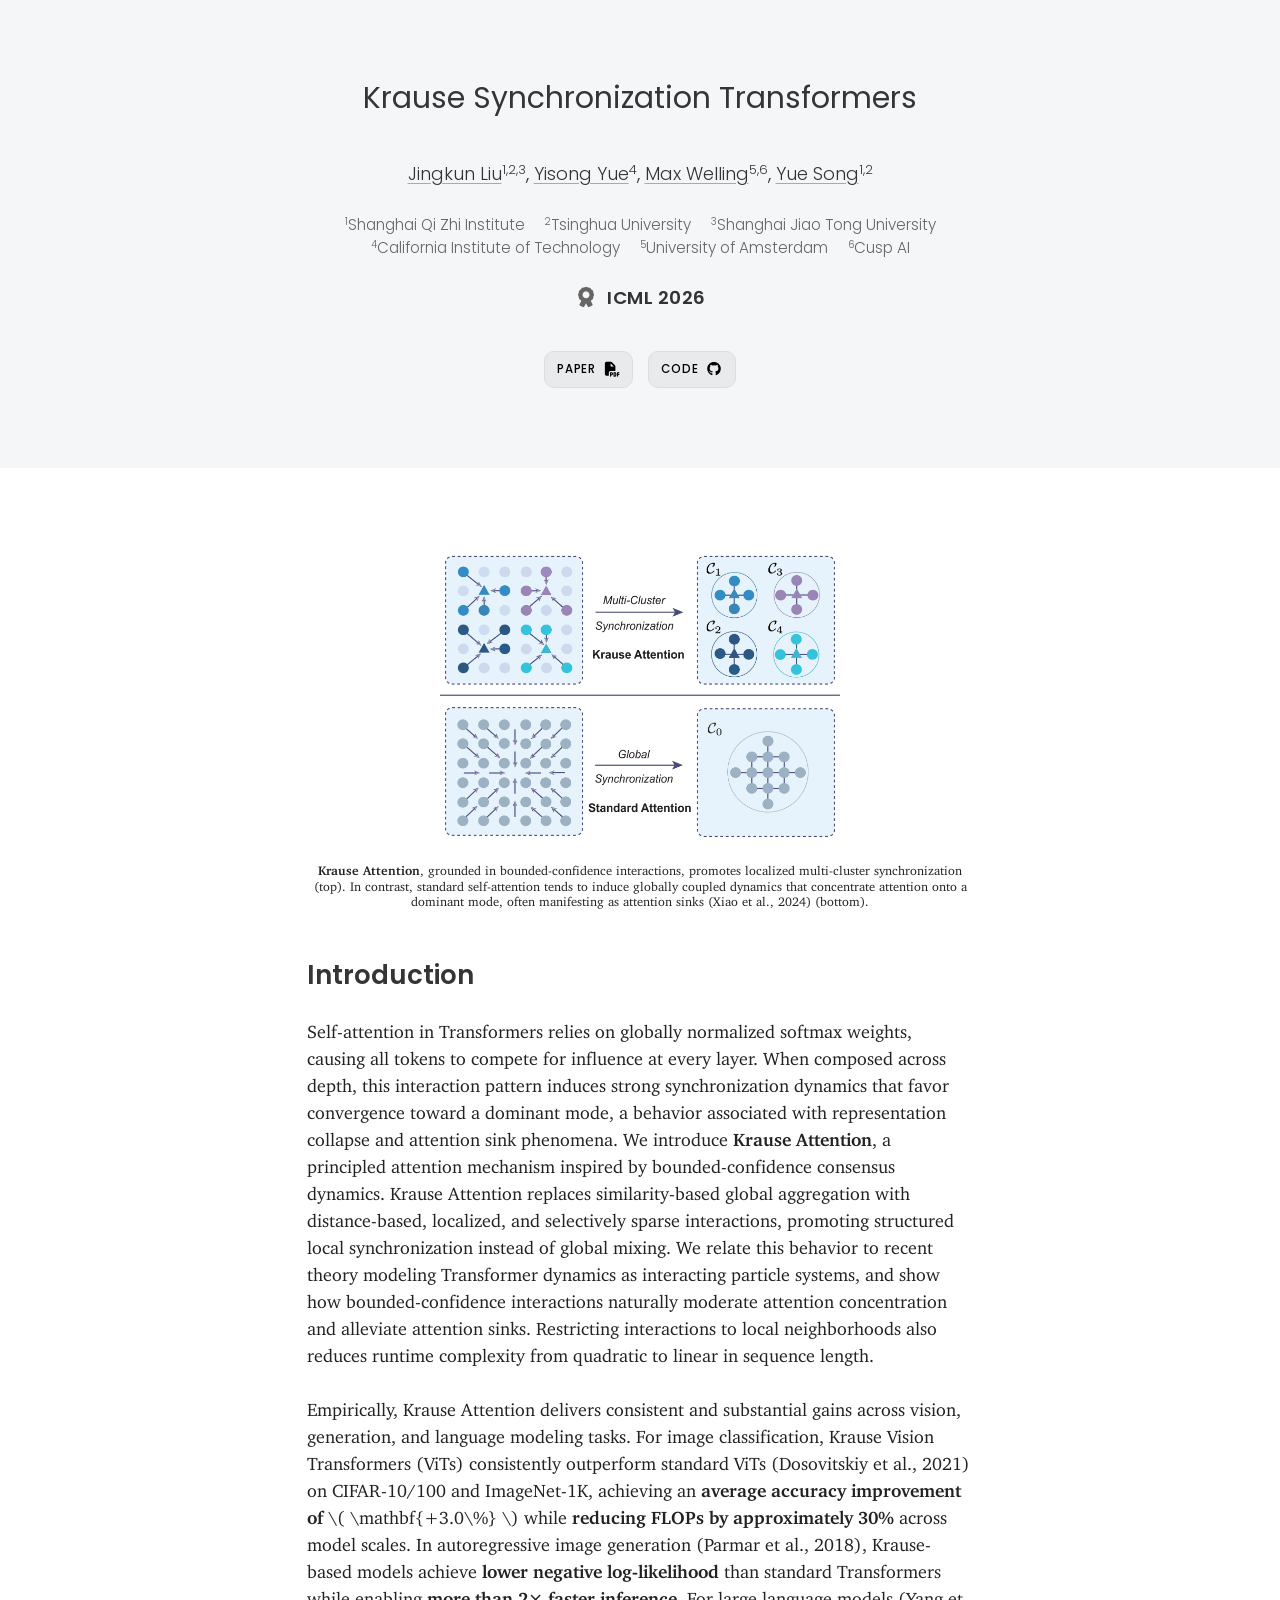
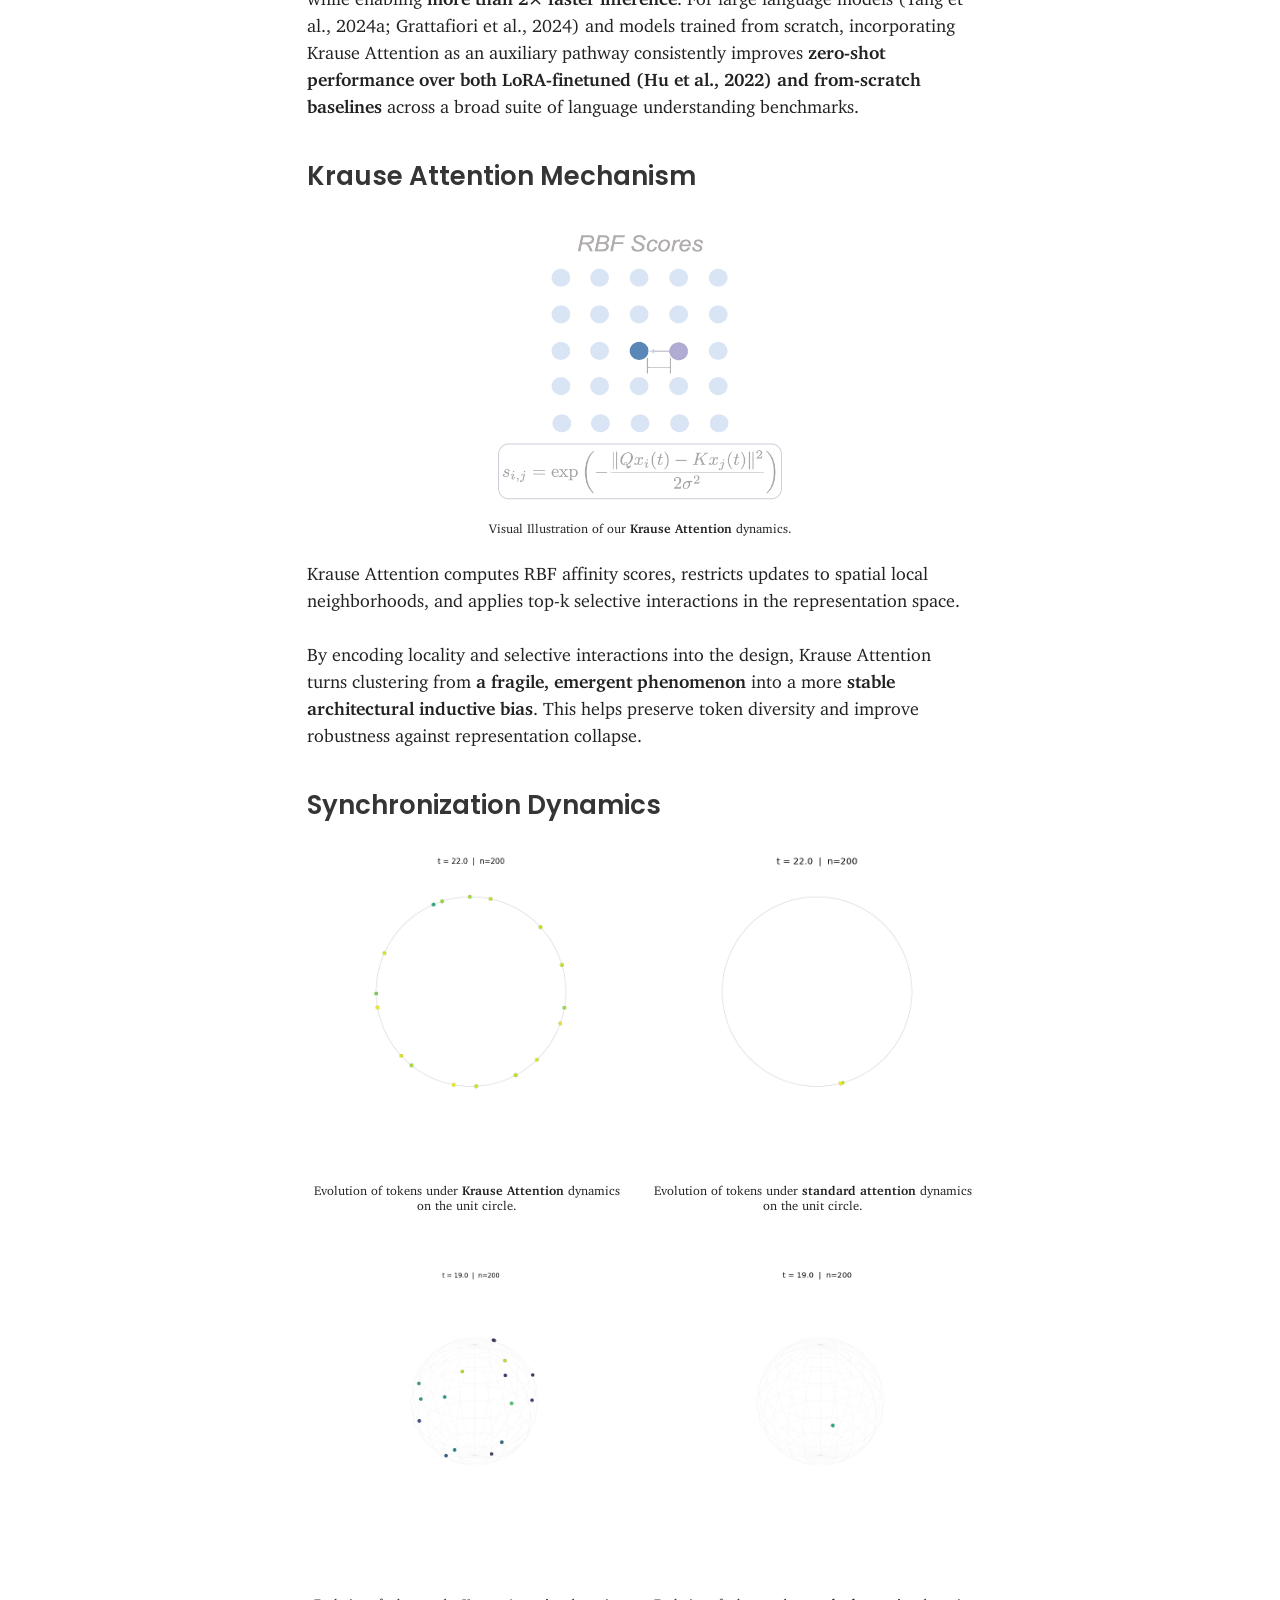
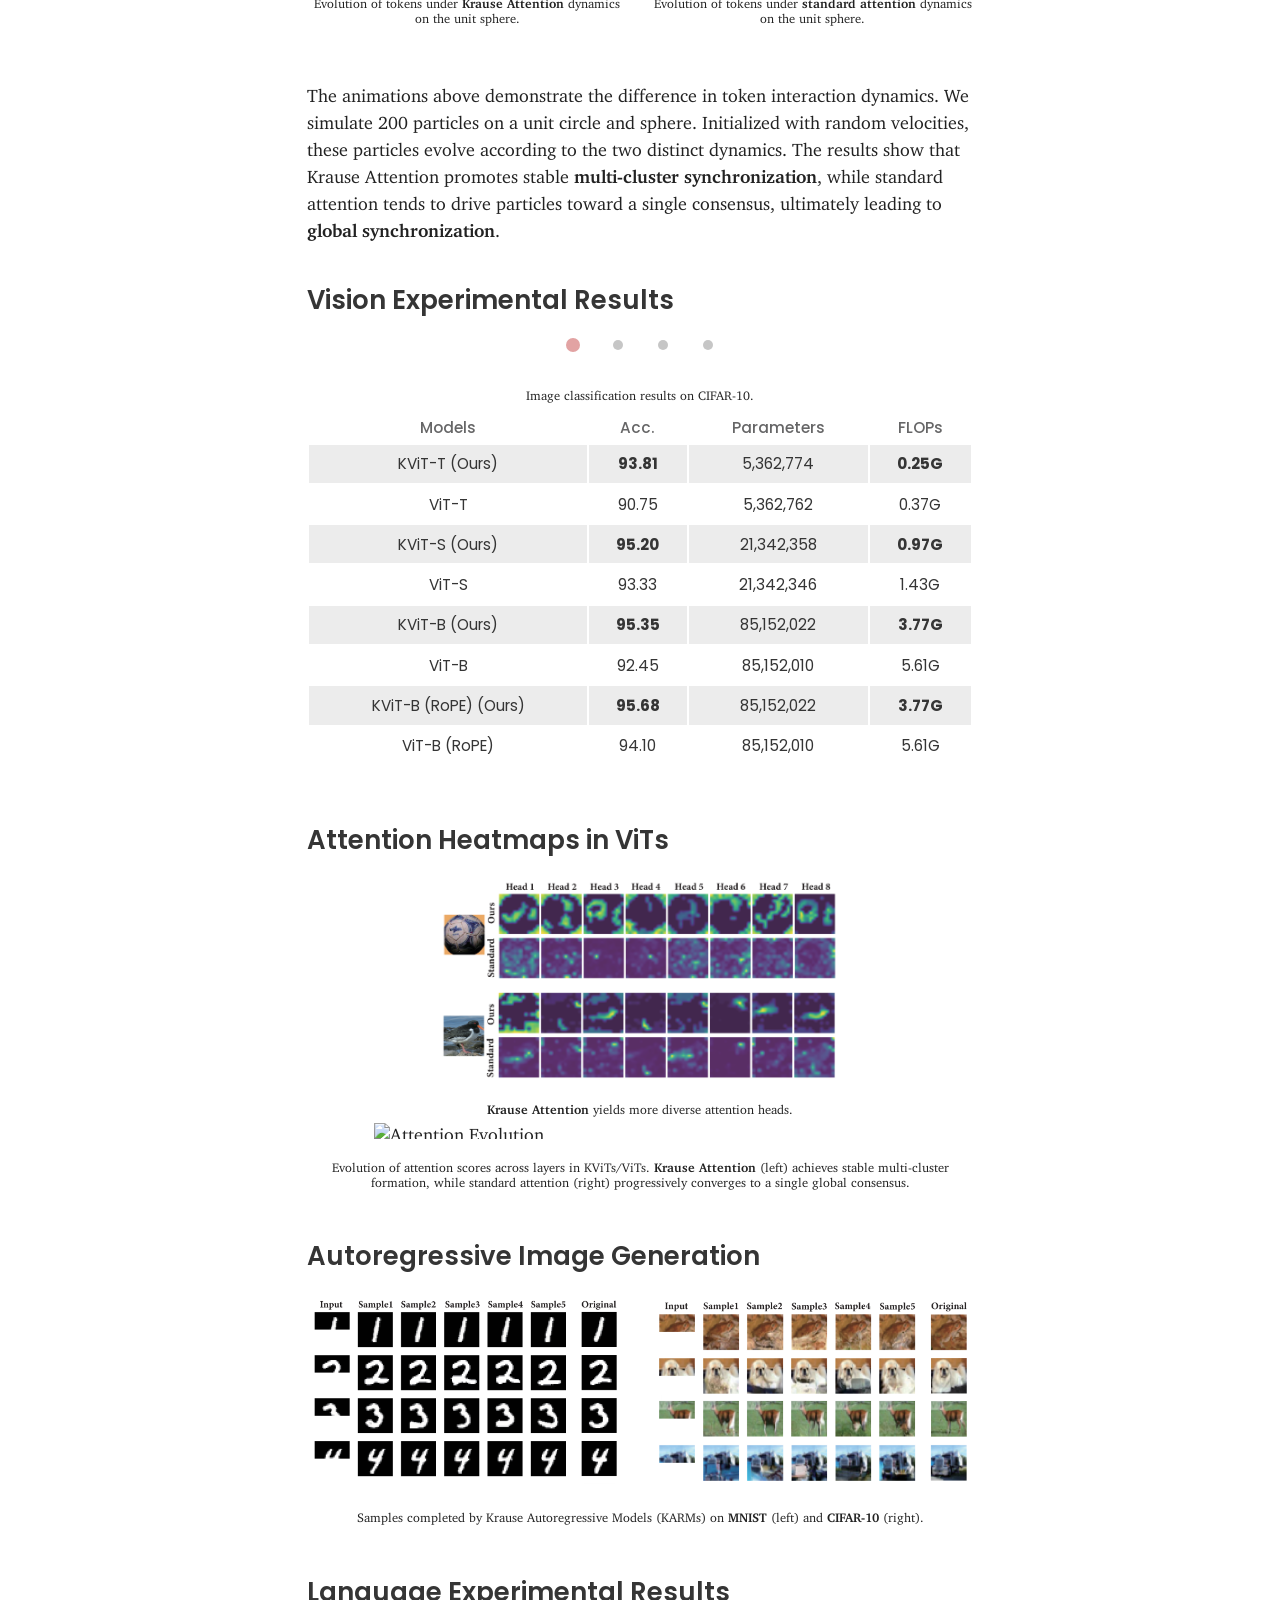
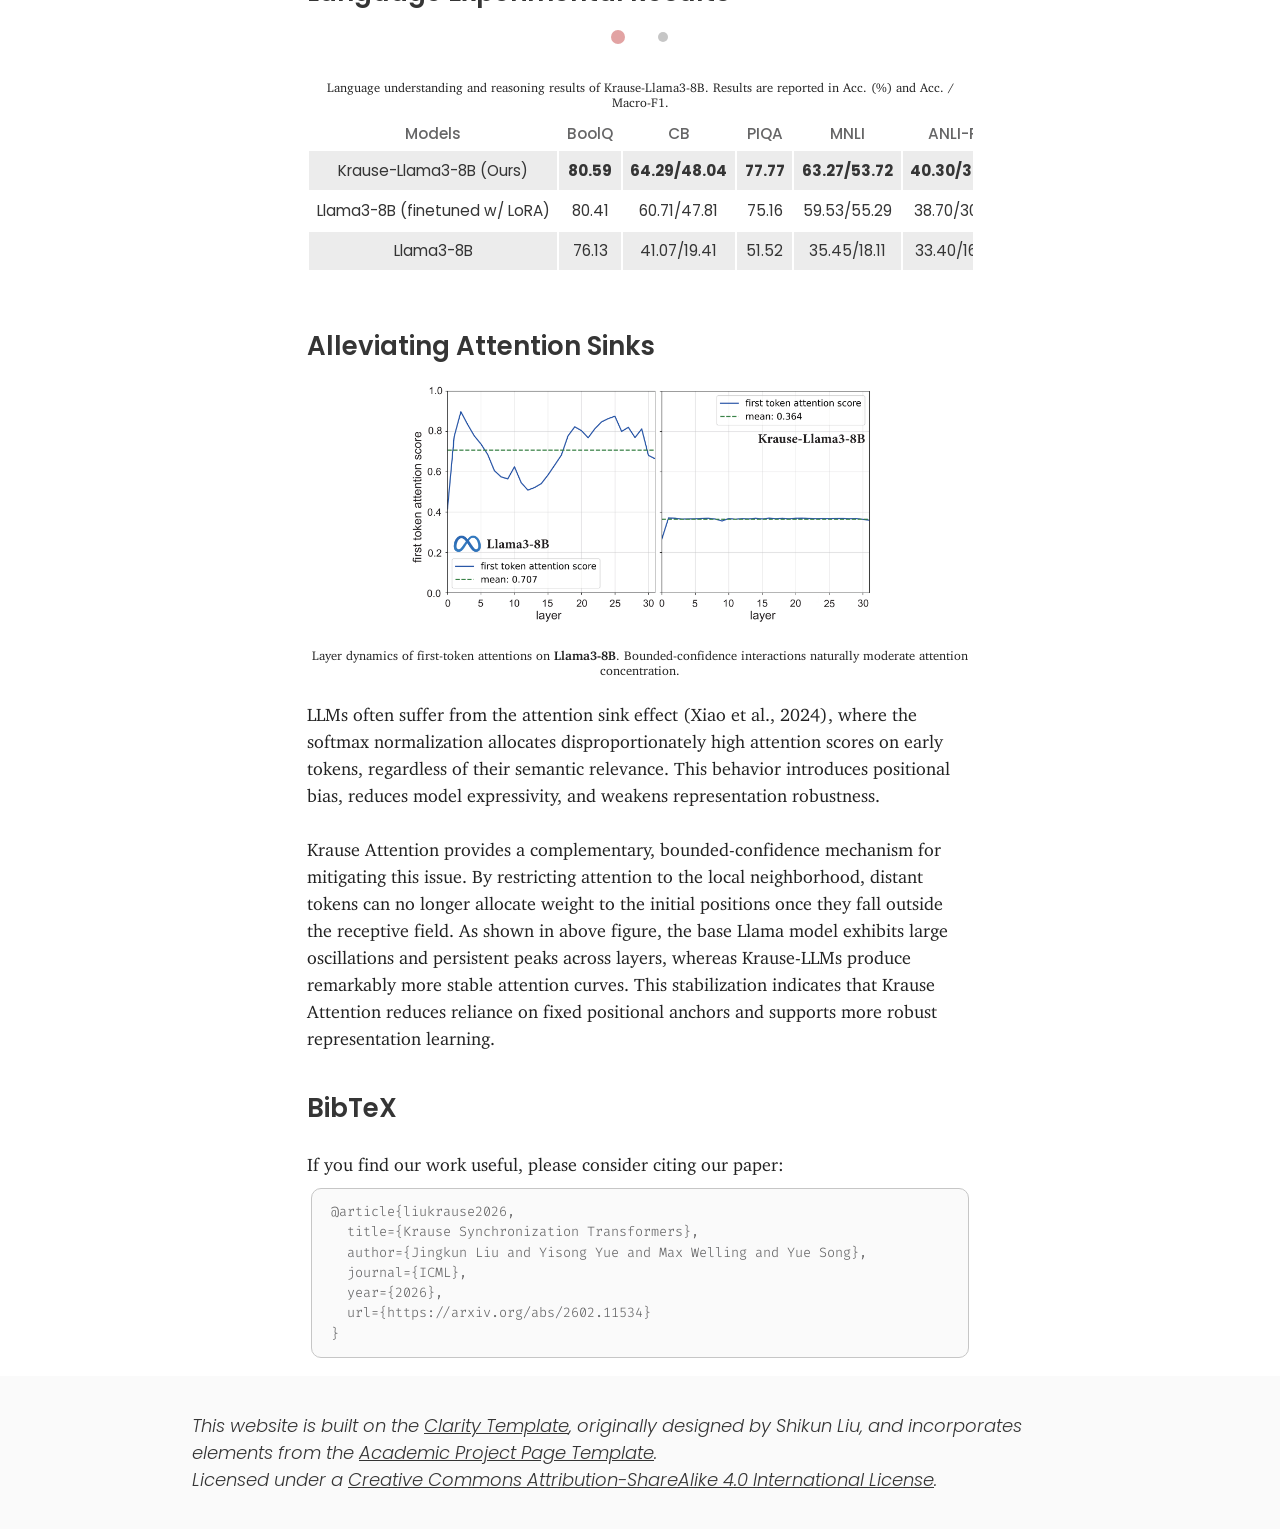
==== commit dbf767fa: "Update index.html" ====
--- a/index.html
+++ b/index.html
@@ -156,7 +156,7 @@
             </div>
         </div>
 
-        <div class="columns-2">
+        <div class="columns-2" style="margin-bottom: 1.5rem;">
             <div>
                 <img src="static/images/krause_attn_notitle_3d.gif" alt="3d krause attention" style="width: 100%; display: block;">
                 <p class="caption" style="text-align: center; margin-top: 0.75rem;">
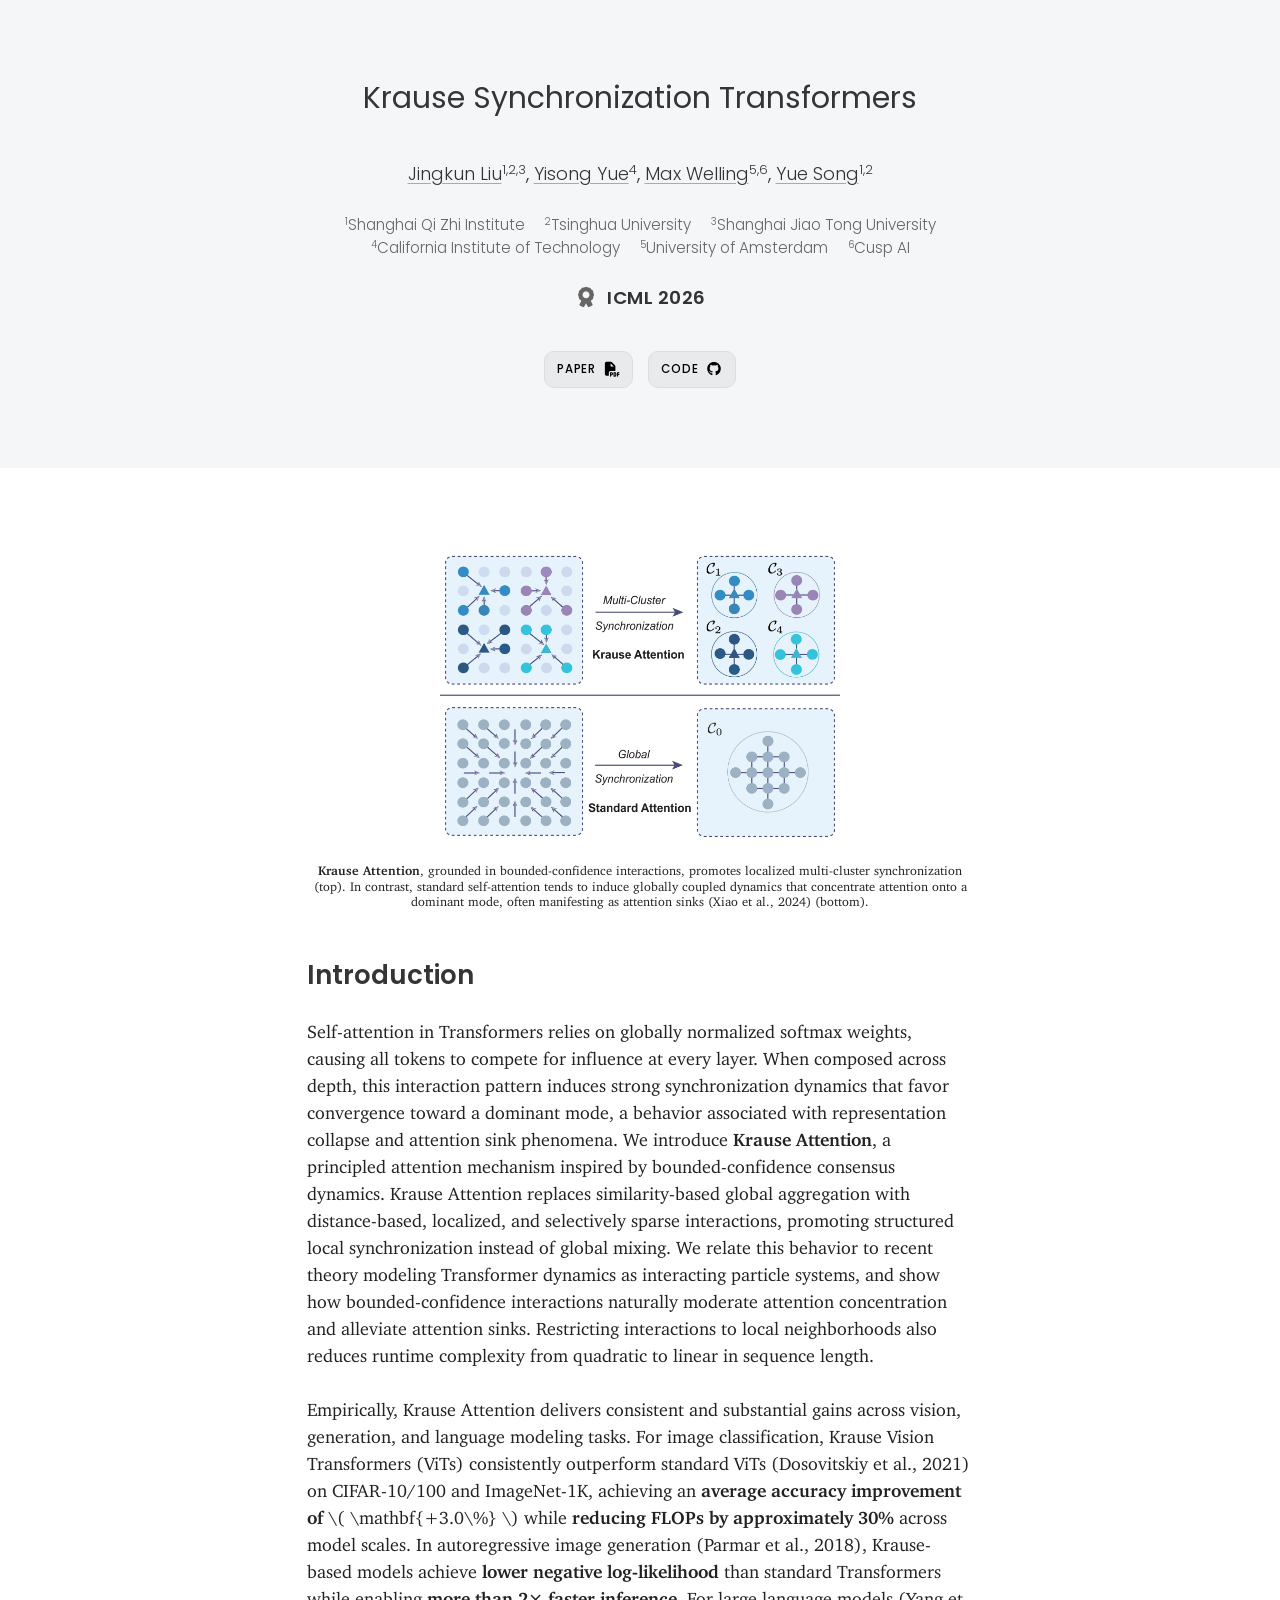
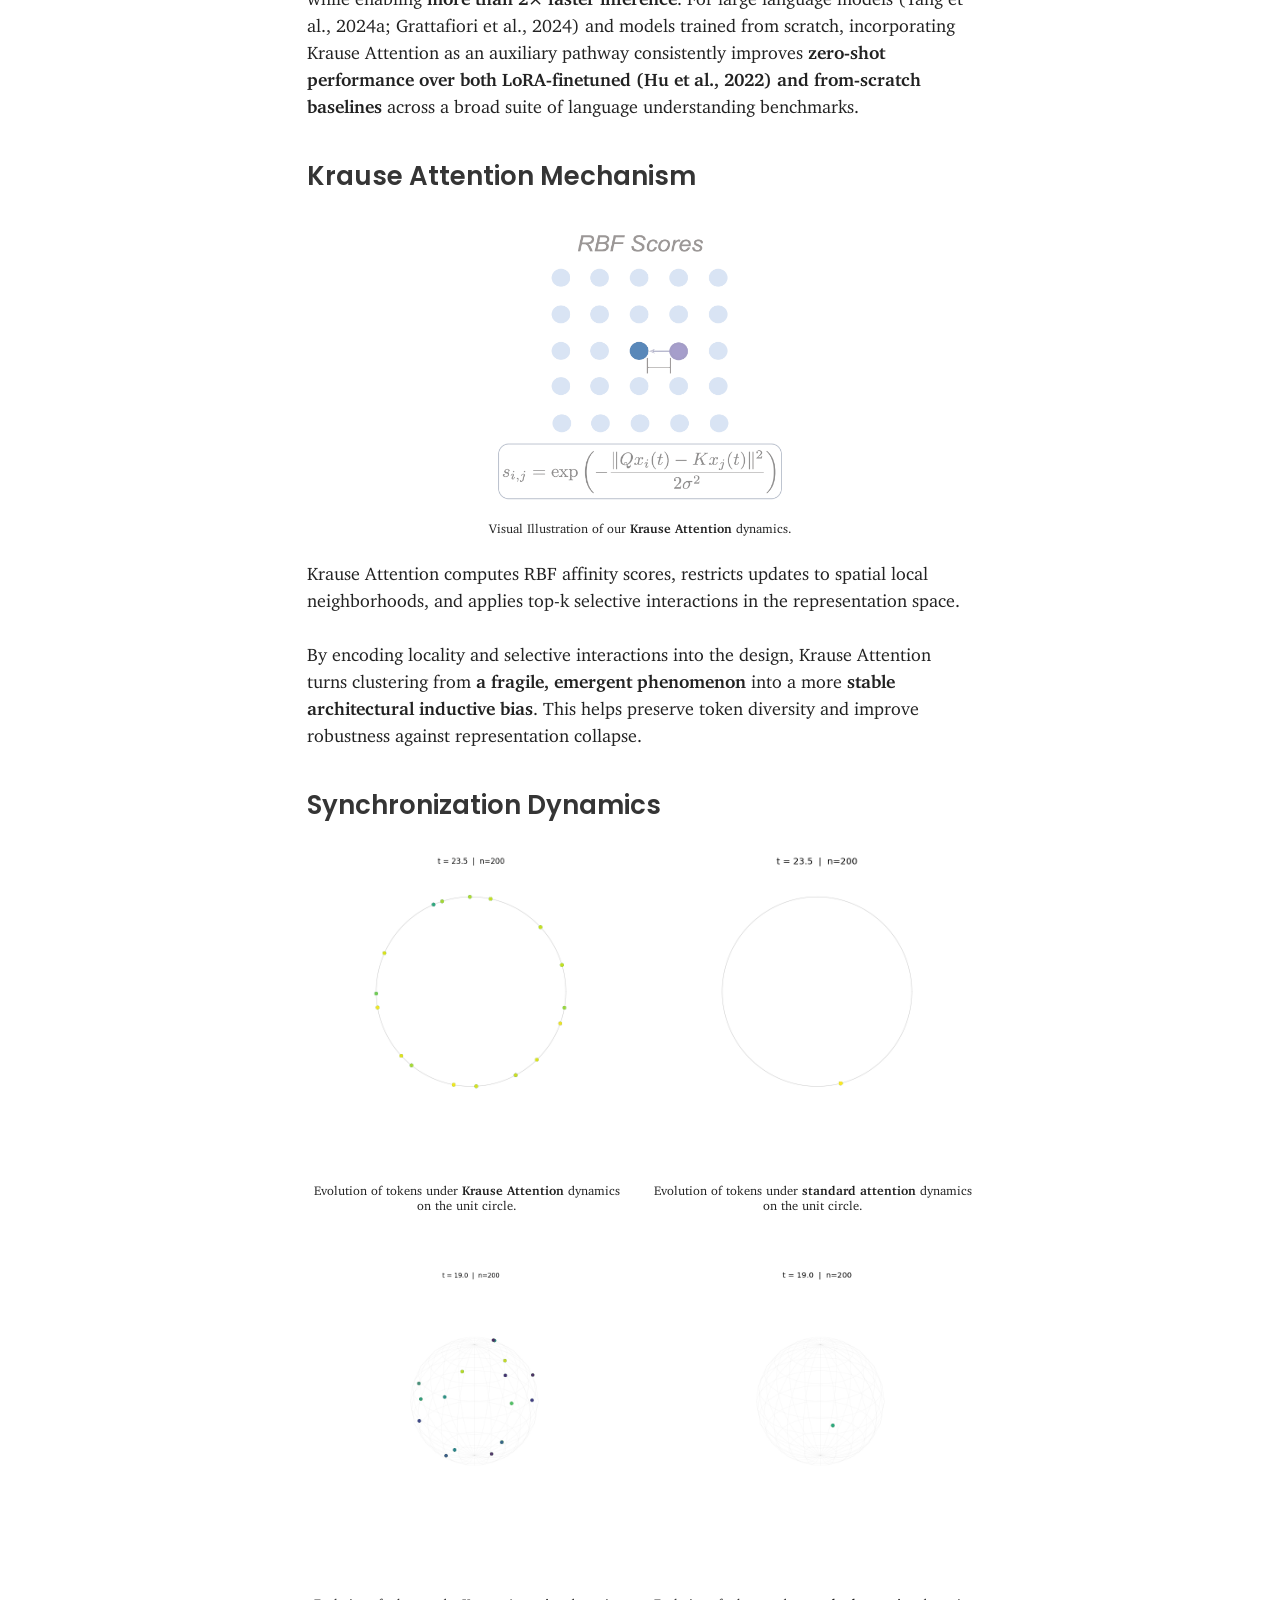
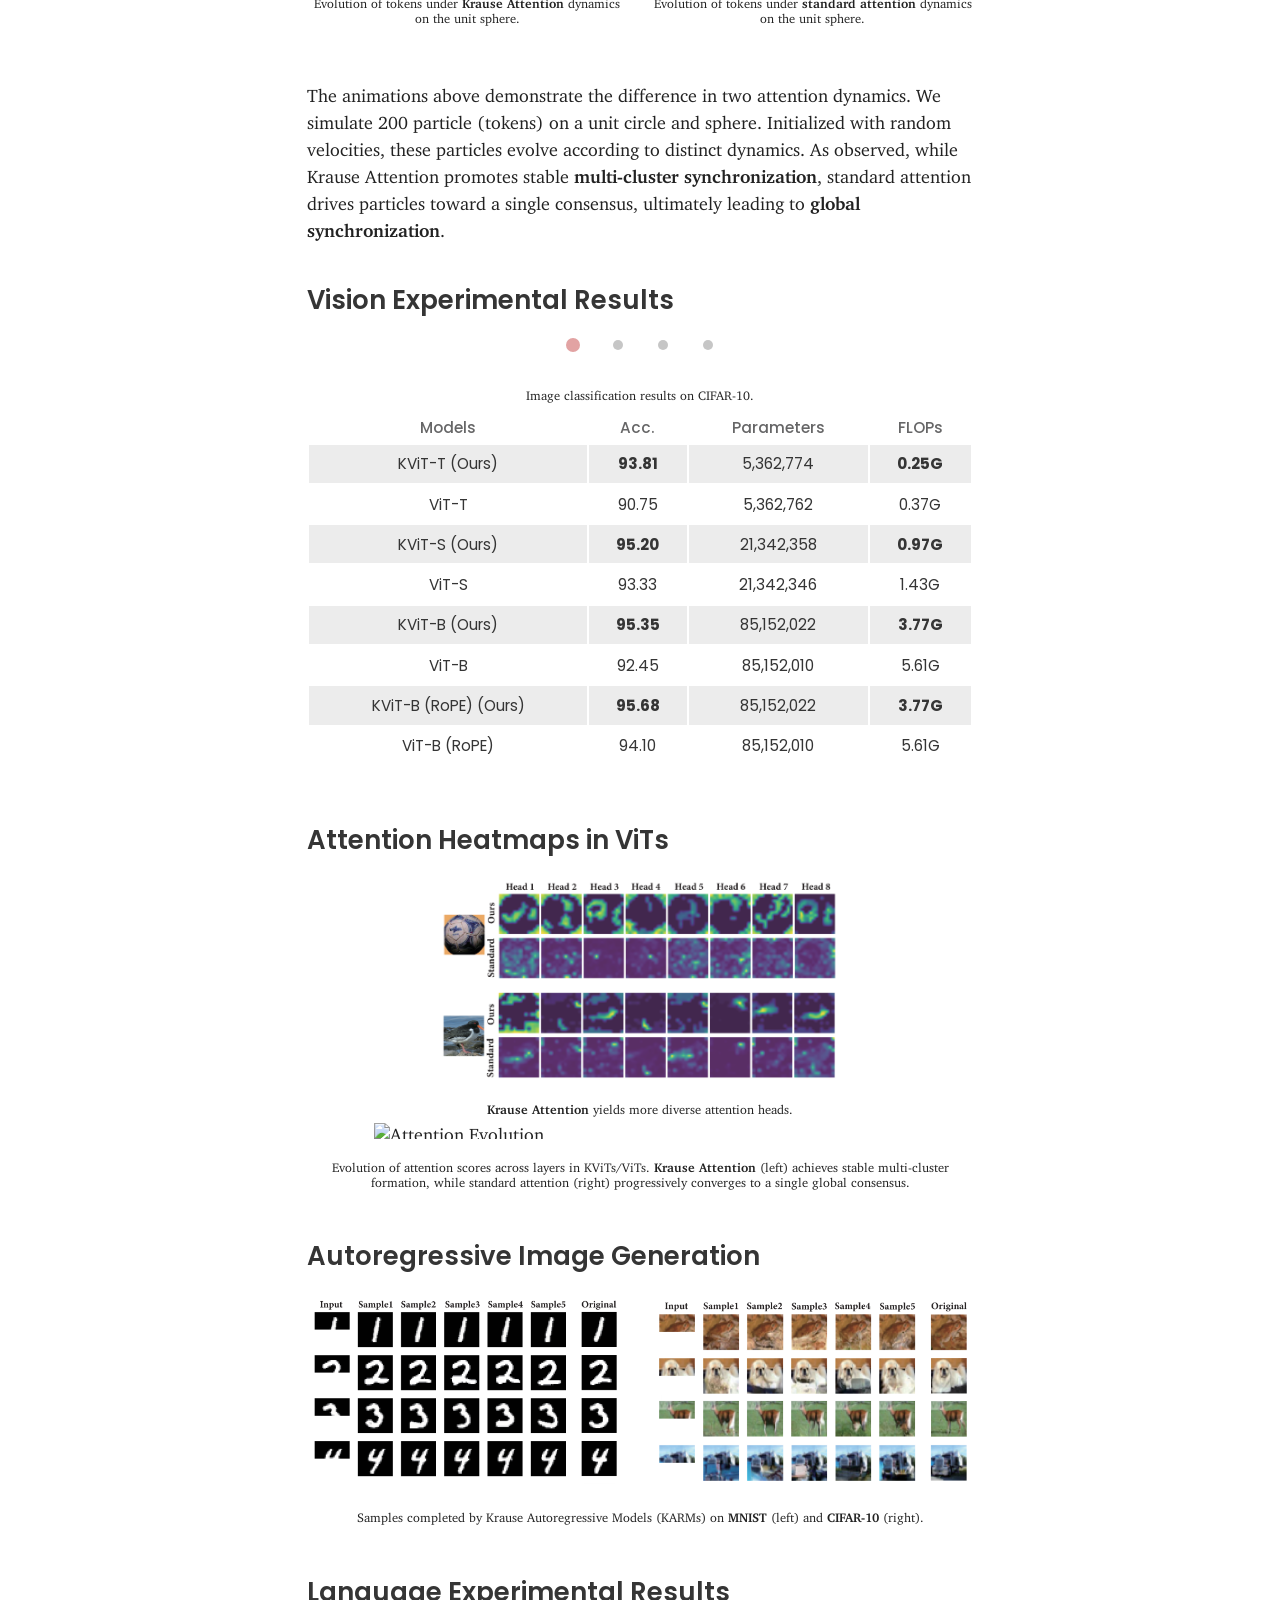
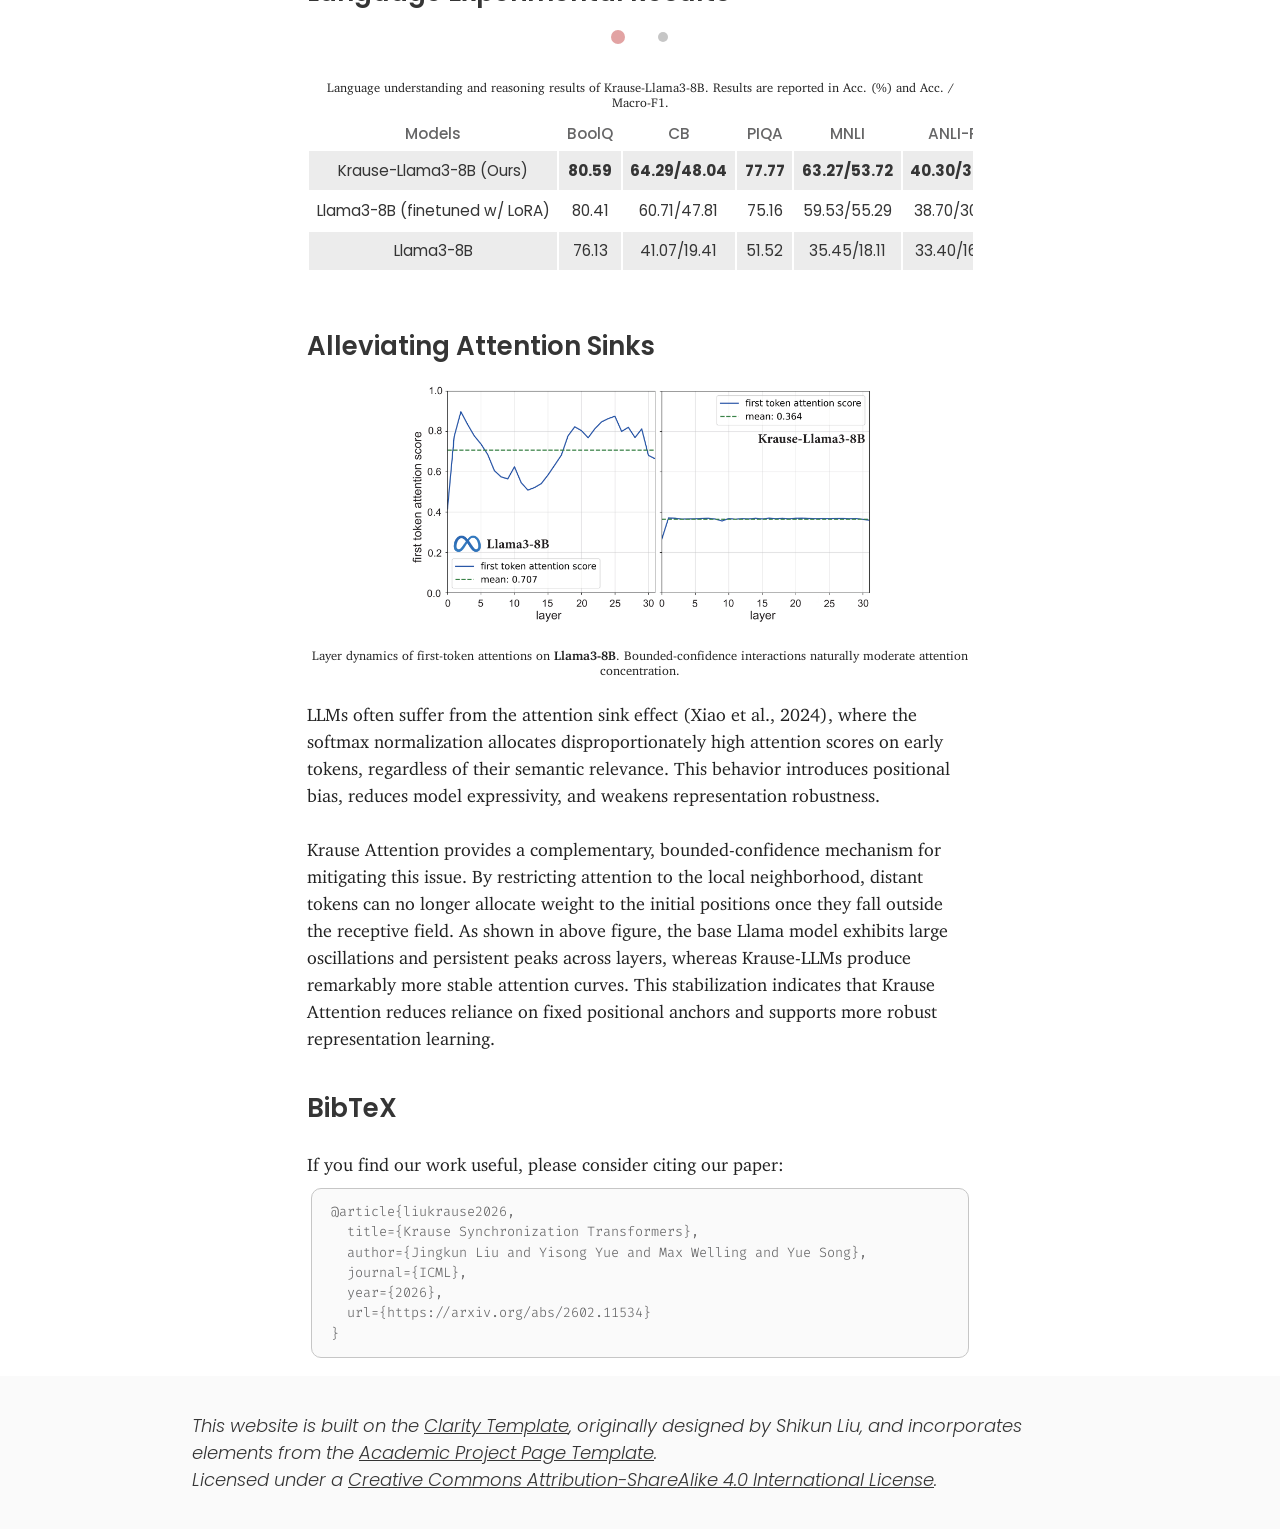
==== commit f458220a: "Update index.html" ====
--- a/index.html
+++ b/index.html
@@ -172,7 +172,7 @@
         </div>
 
         <p class="text" style="margin-top: 2rem;">
-            The animations above demonstrate the difference in token interaction dynamics. We simulate 200 particles on a unit circle and sphere. Initialized with random velocities, these particles evolve according to the two distinct dynamics. The results show that Krause Attention promotes stable <strong>multi-cluster synchronization</strong>, while standard attention tends to drive particles toward a single consensus, ultimately leading to <strong>global synchronization</strong>.
+            The animations above demonstrate the difference in two attention dynamics. We simulate 200 particle (tokens) on a unit circle and sphere. Initialized with random velocities, these particles evolve according to distinct dynamics. As observed, while Krause Attention promotes stable <strong>multi-cluster synchronization</strong>, standard attention drives particles toward a single consensus, ultimately leading to <strong>global synchronization</strong>.
         </p>
     </div>
     
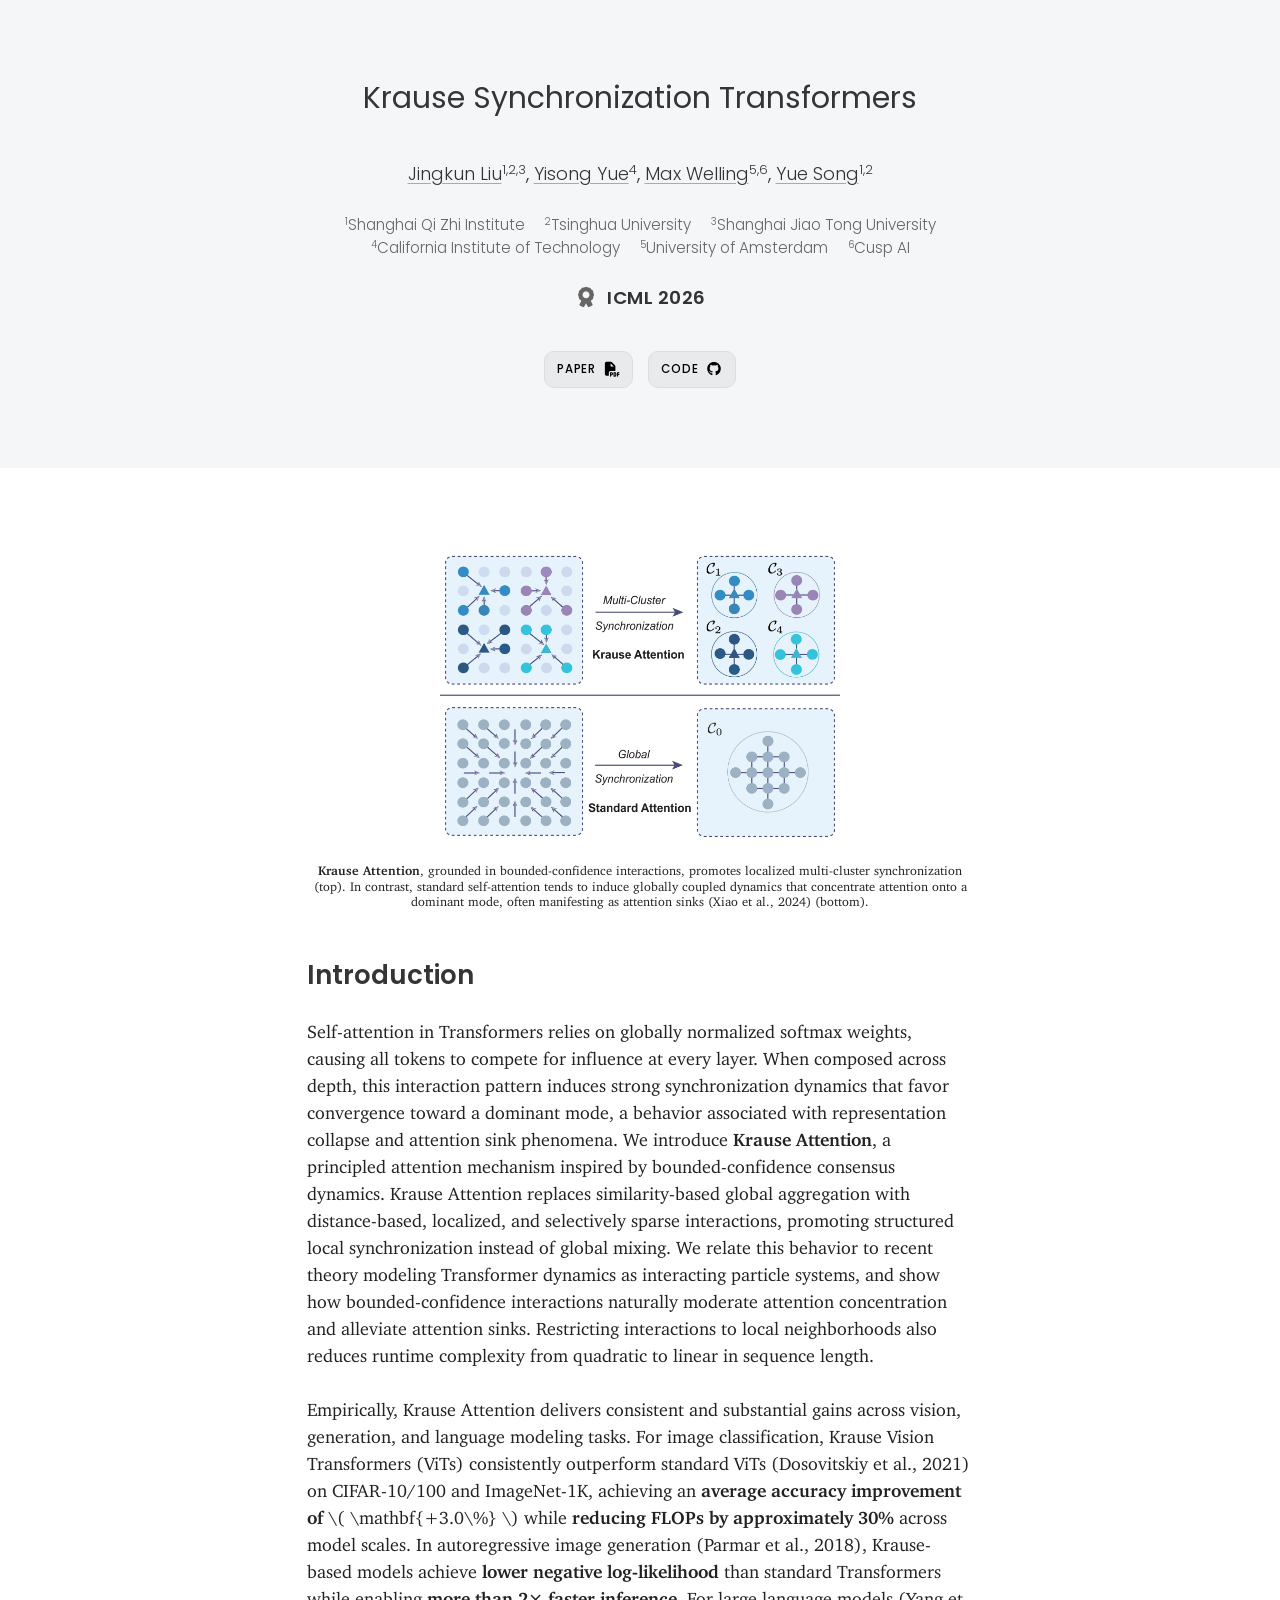
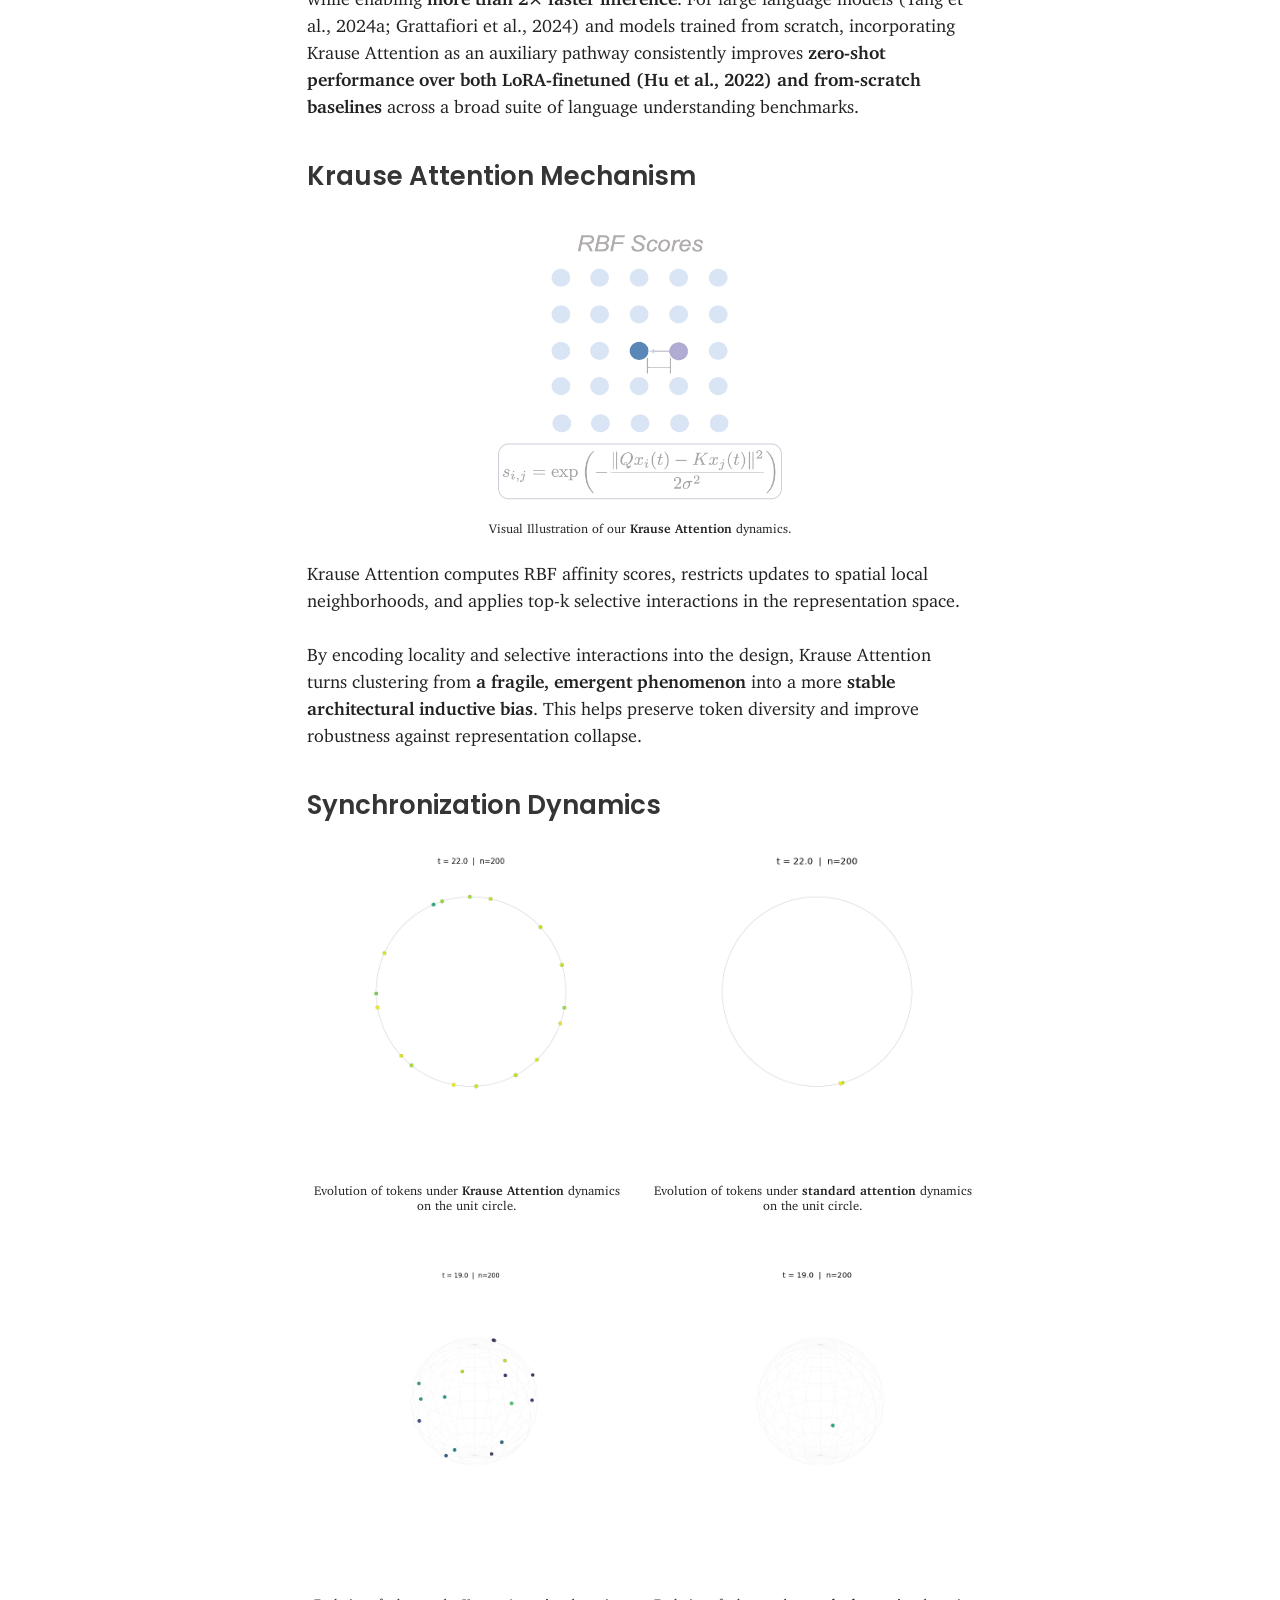
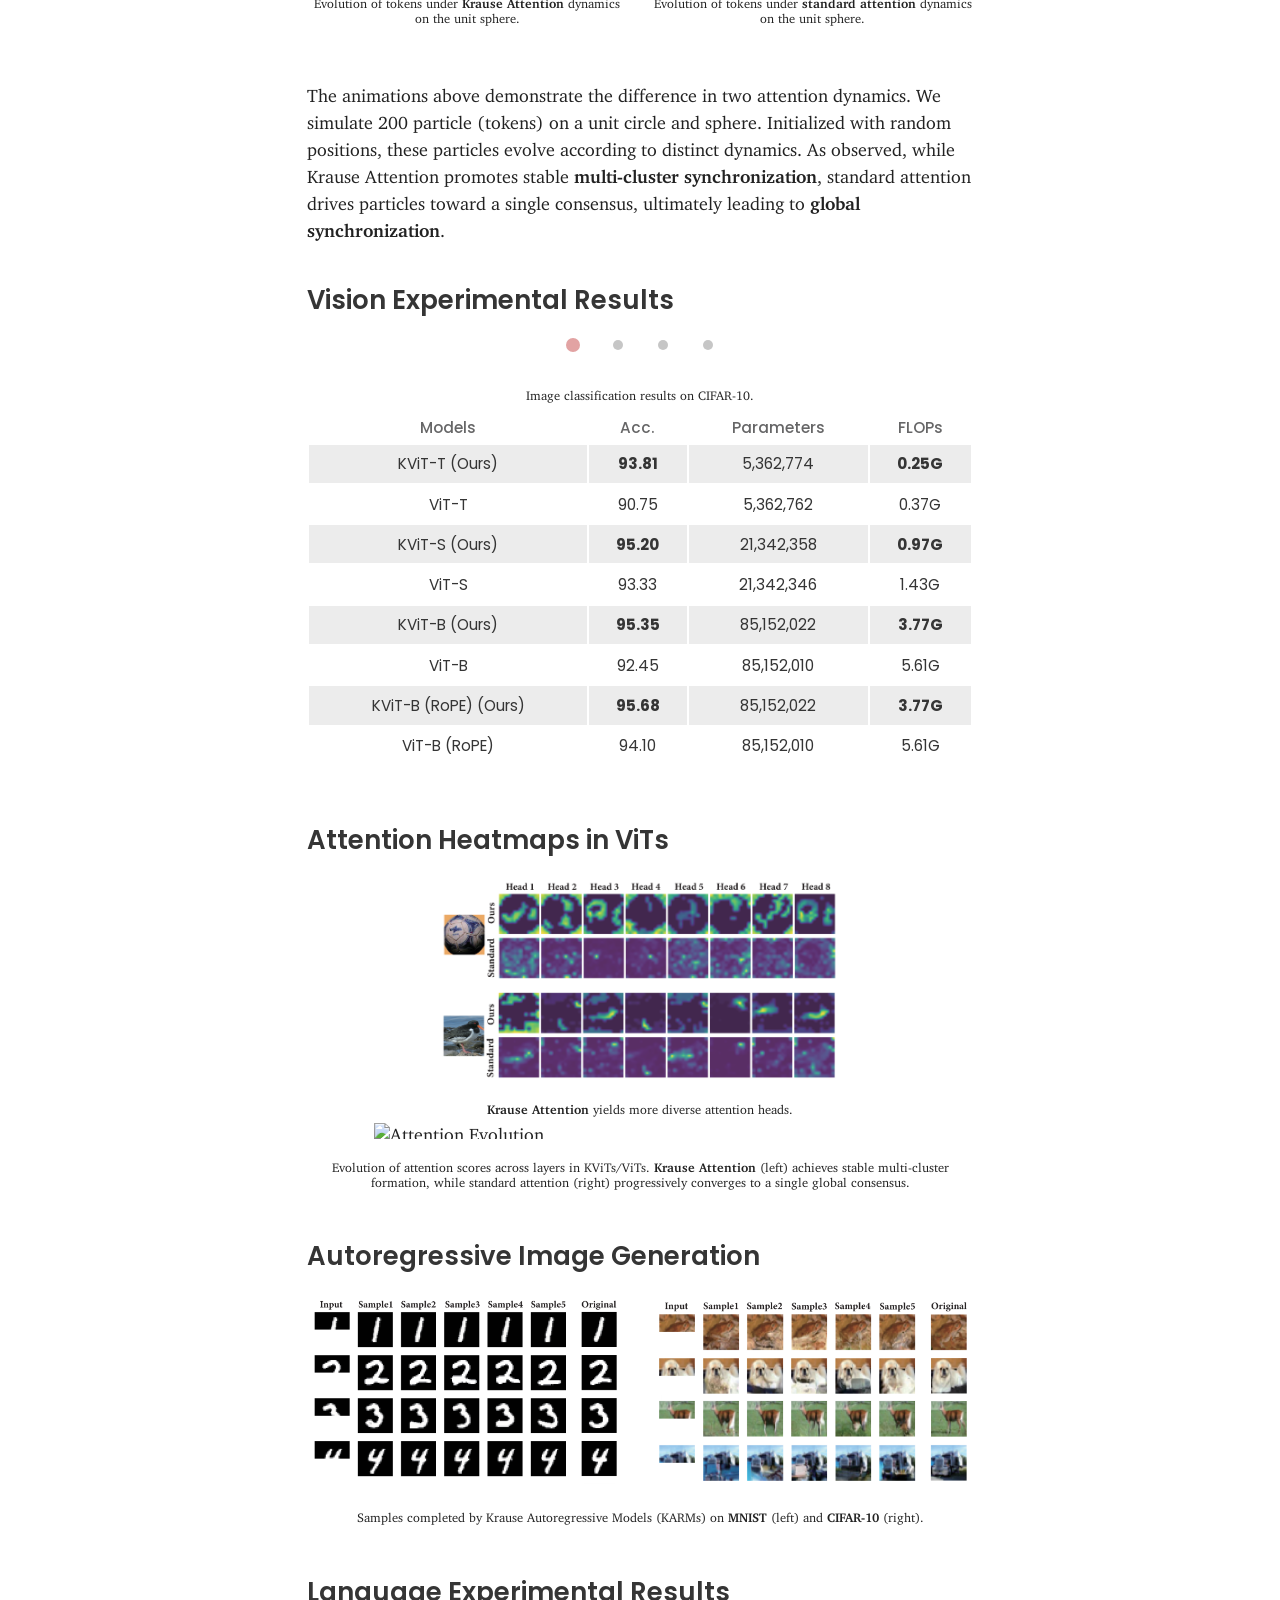
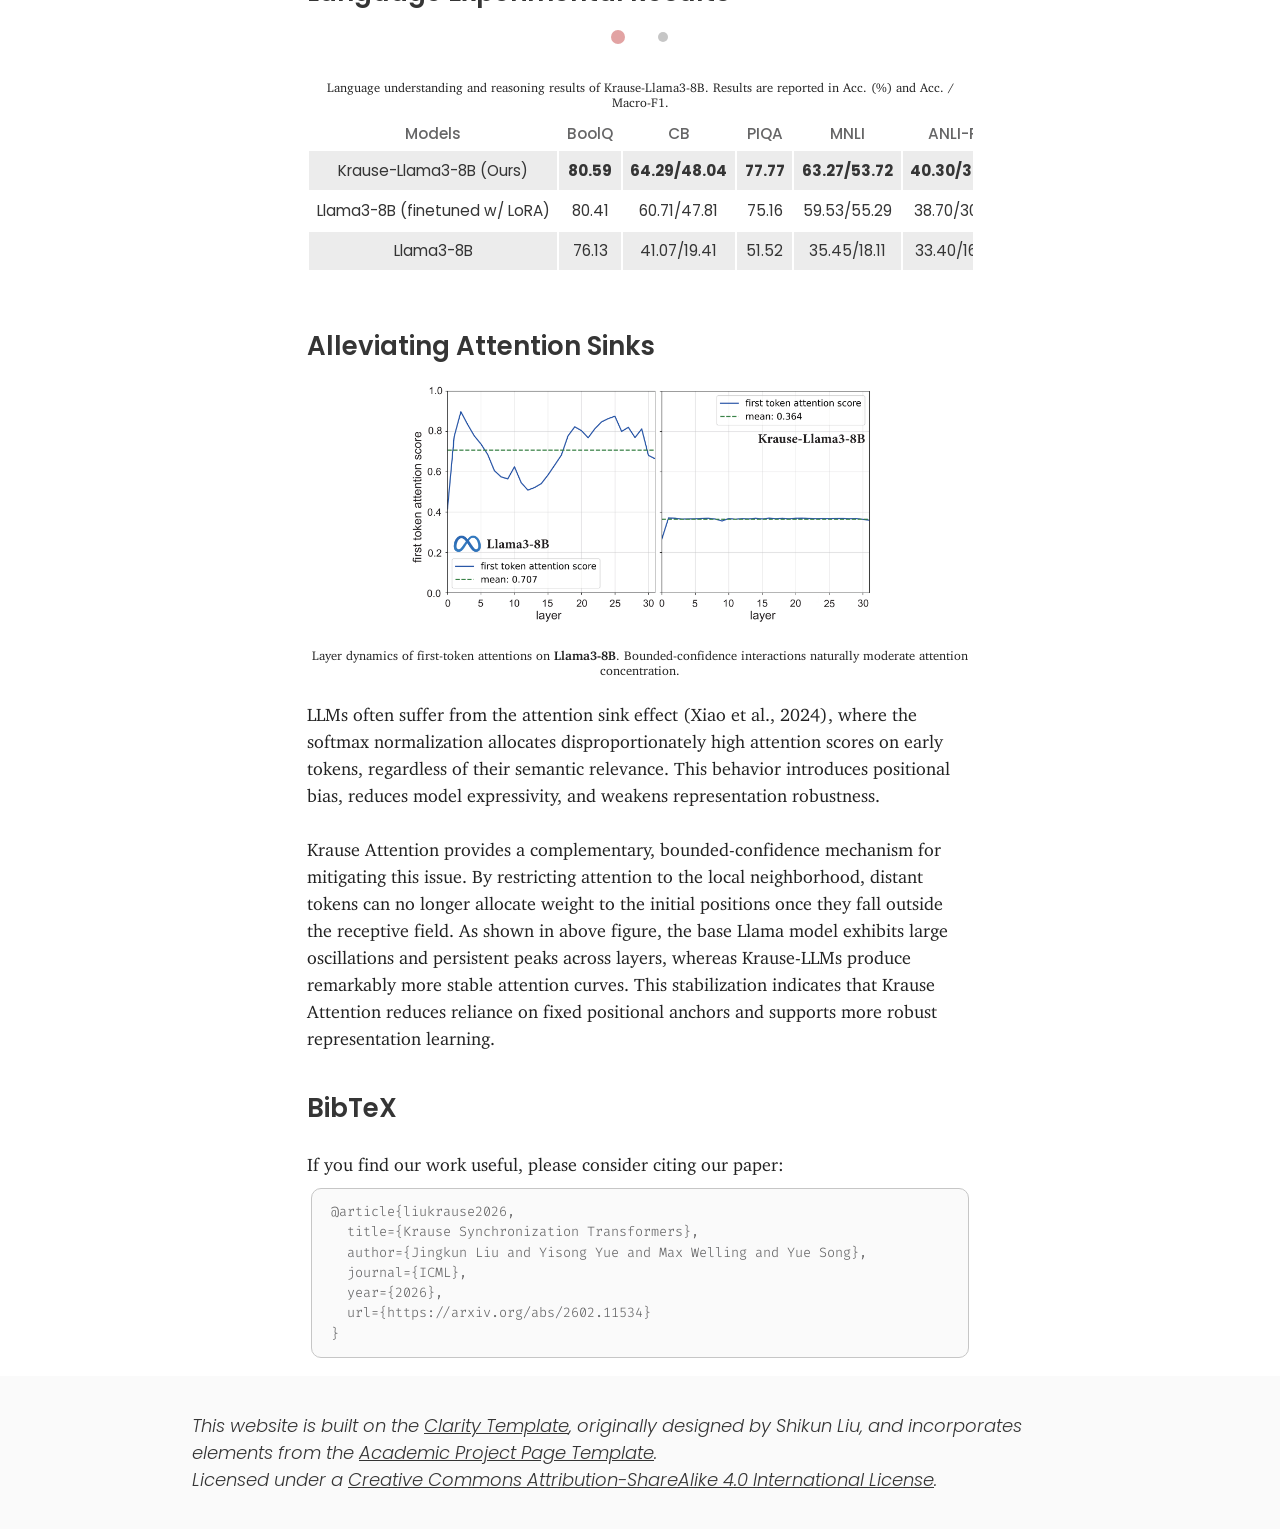
==== commit fc2eaf35: "Update index.html" ====
--- a/index.html
+++ b/index.html
@@ -172,7 +172,7 @@
         </div>
 
         <p class="text" style="margin-top: 2rem;">
-            The animations above demonstrate the difference in two attention dynamics. We simulate 200 particle (tokens) on a unit circle and sphere. Initialized with random velocities, these particles evolve according to distinct dynamics. As observed, while Krause Attention promotes stable <strong>multi-cluster synchronization</strong>, standard attention drives particles toward a single consensus, ultimately leading to <strong>global synchronization</strong>.
+            The animations above demonstrate the difference in two attention dynamics. We simulate 200 particle (tokens) on a unit circle and sphere. Initialized with random positions, these particles evolve according to distinct dynamics. As observed, while Krause Attention promotes stable <strong>multi-cluster synchronization</strong>, standard attention drives particles toward a single consensus, ultimately leading to <strong>global synchronization</strong>.
         </p>
     </div>
     
